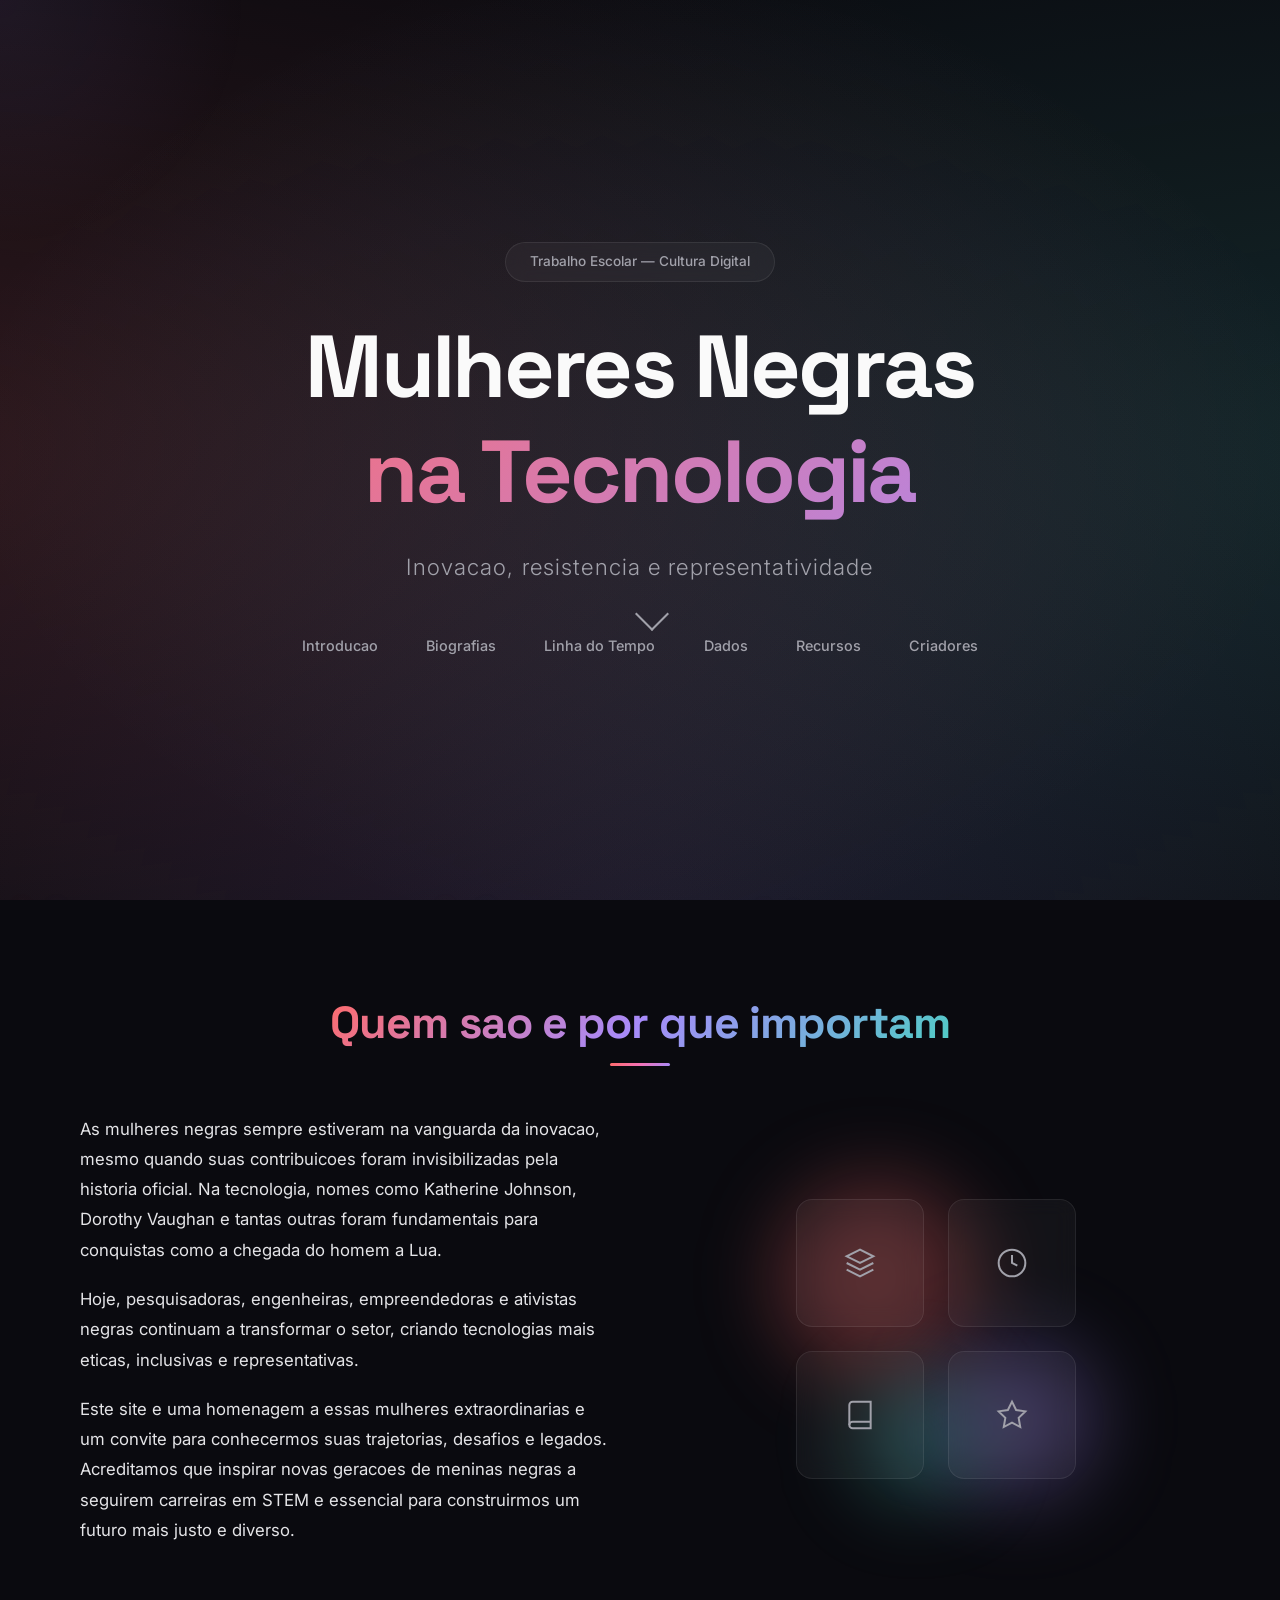
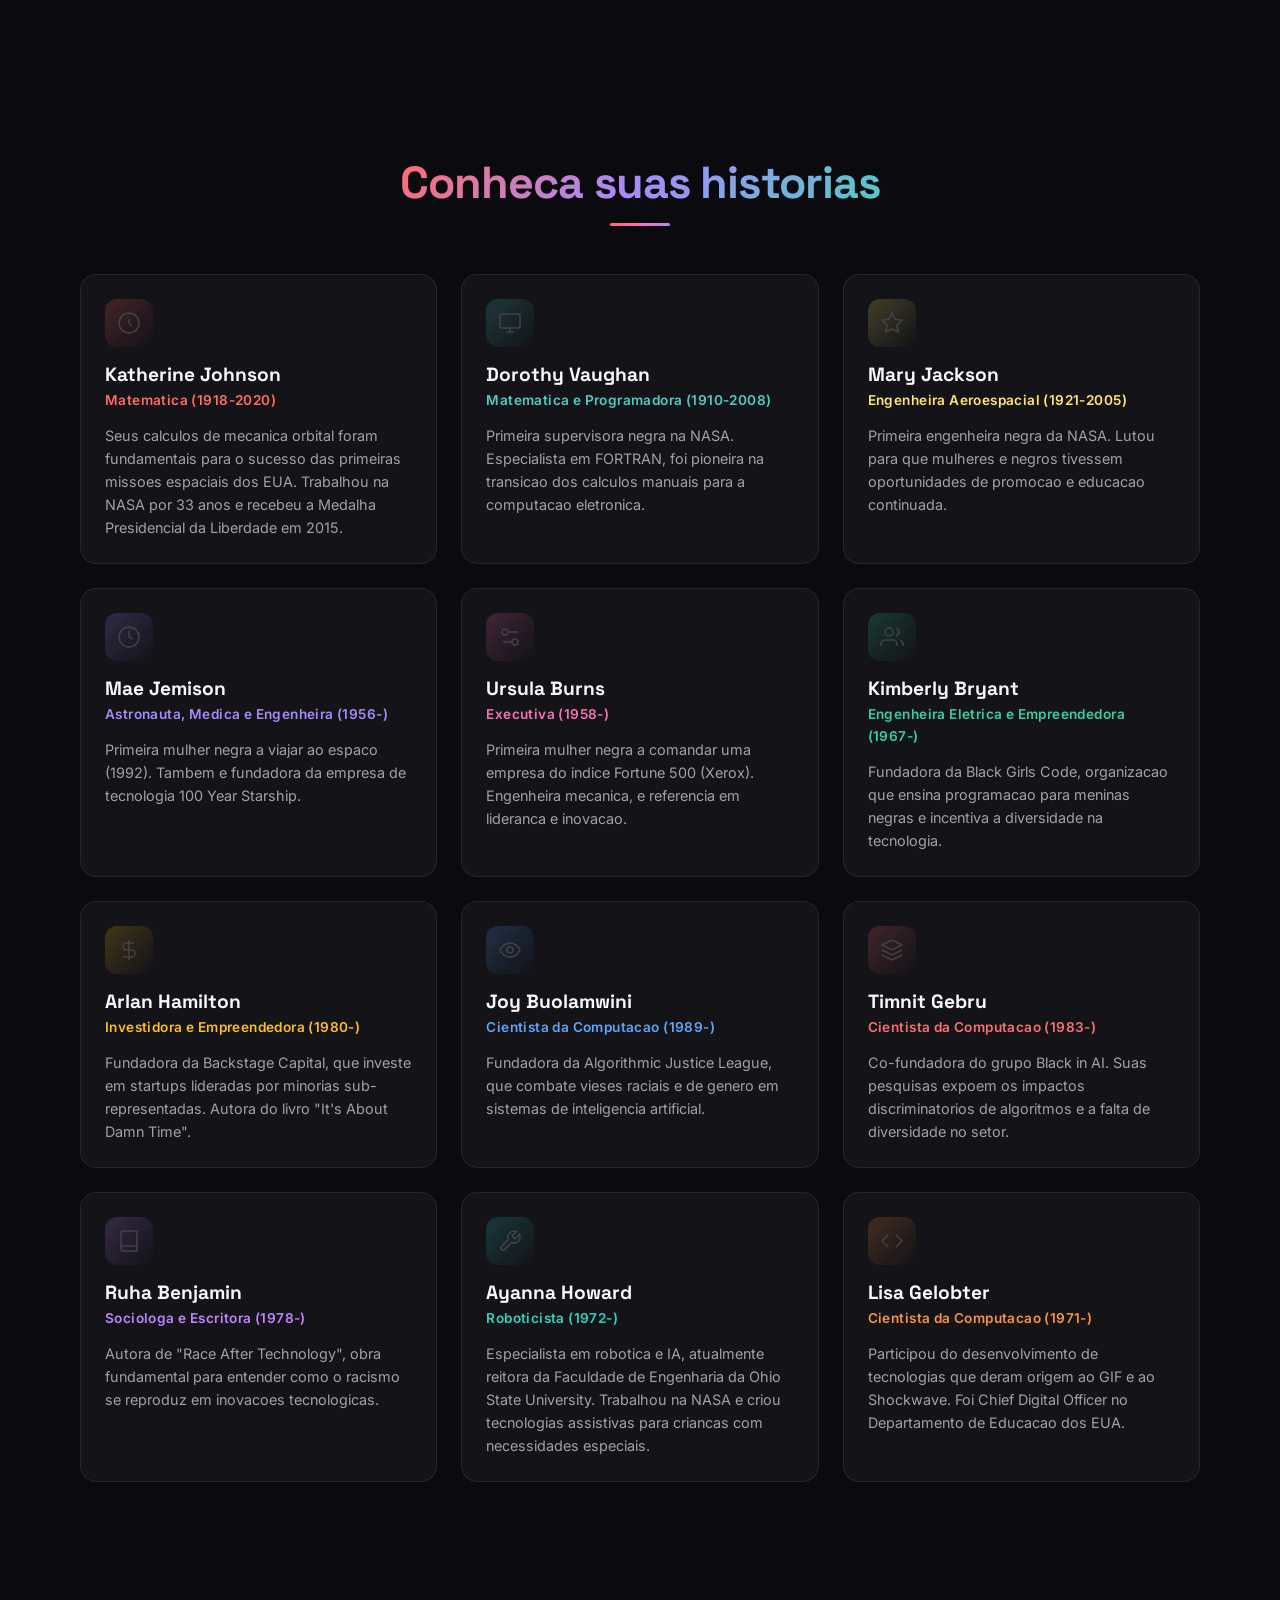
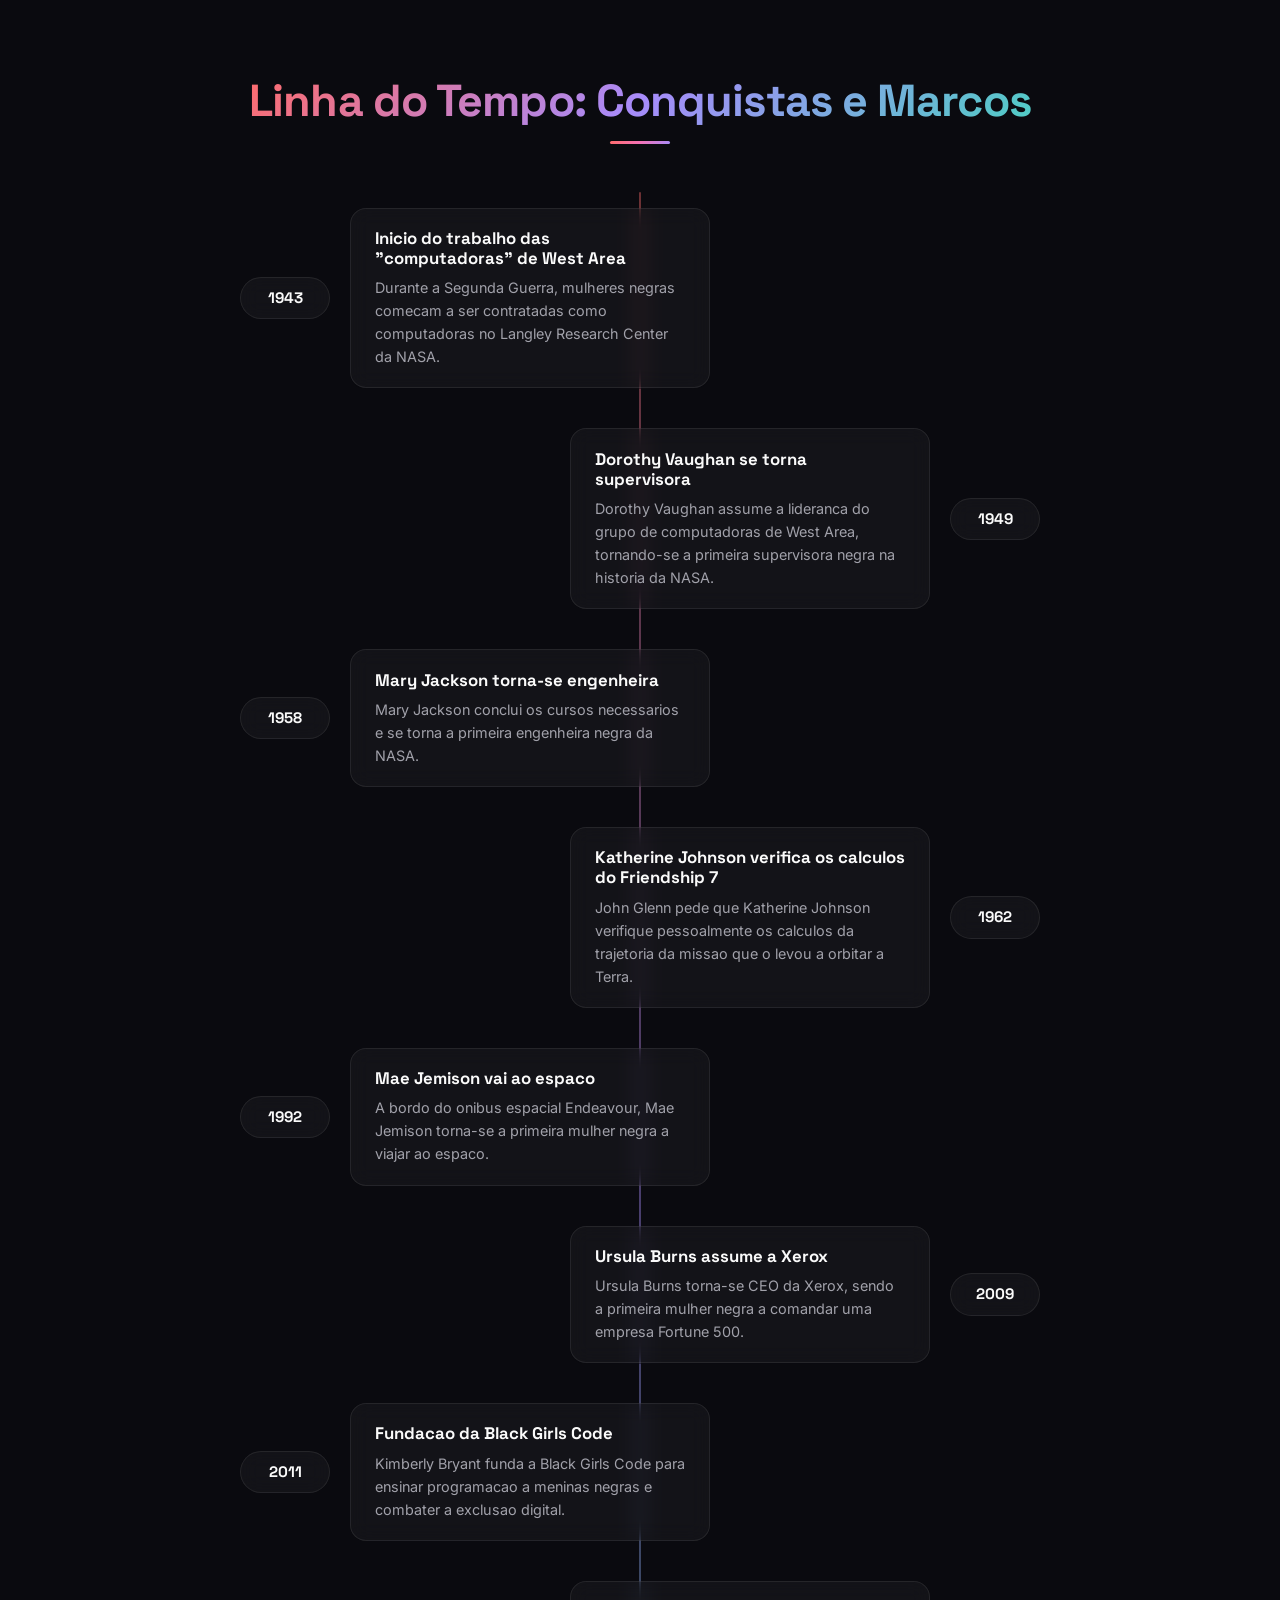
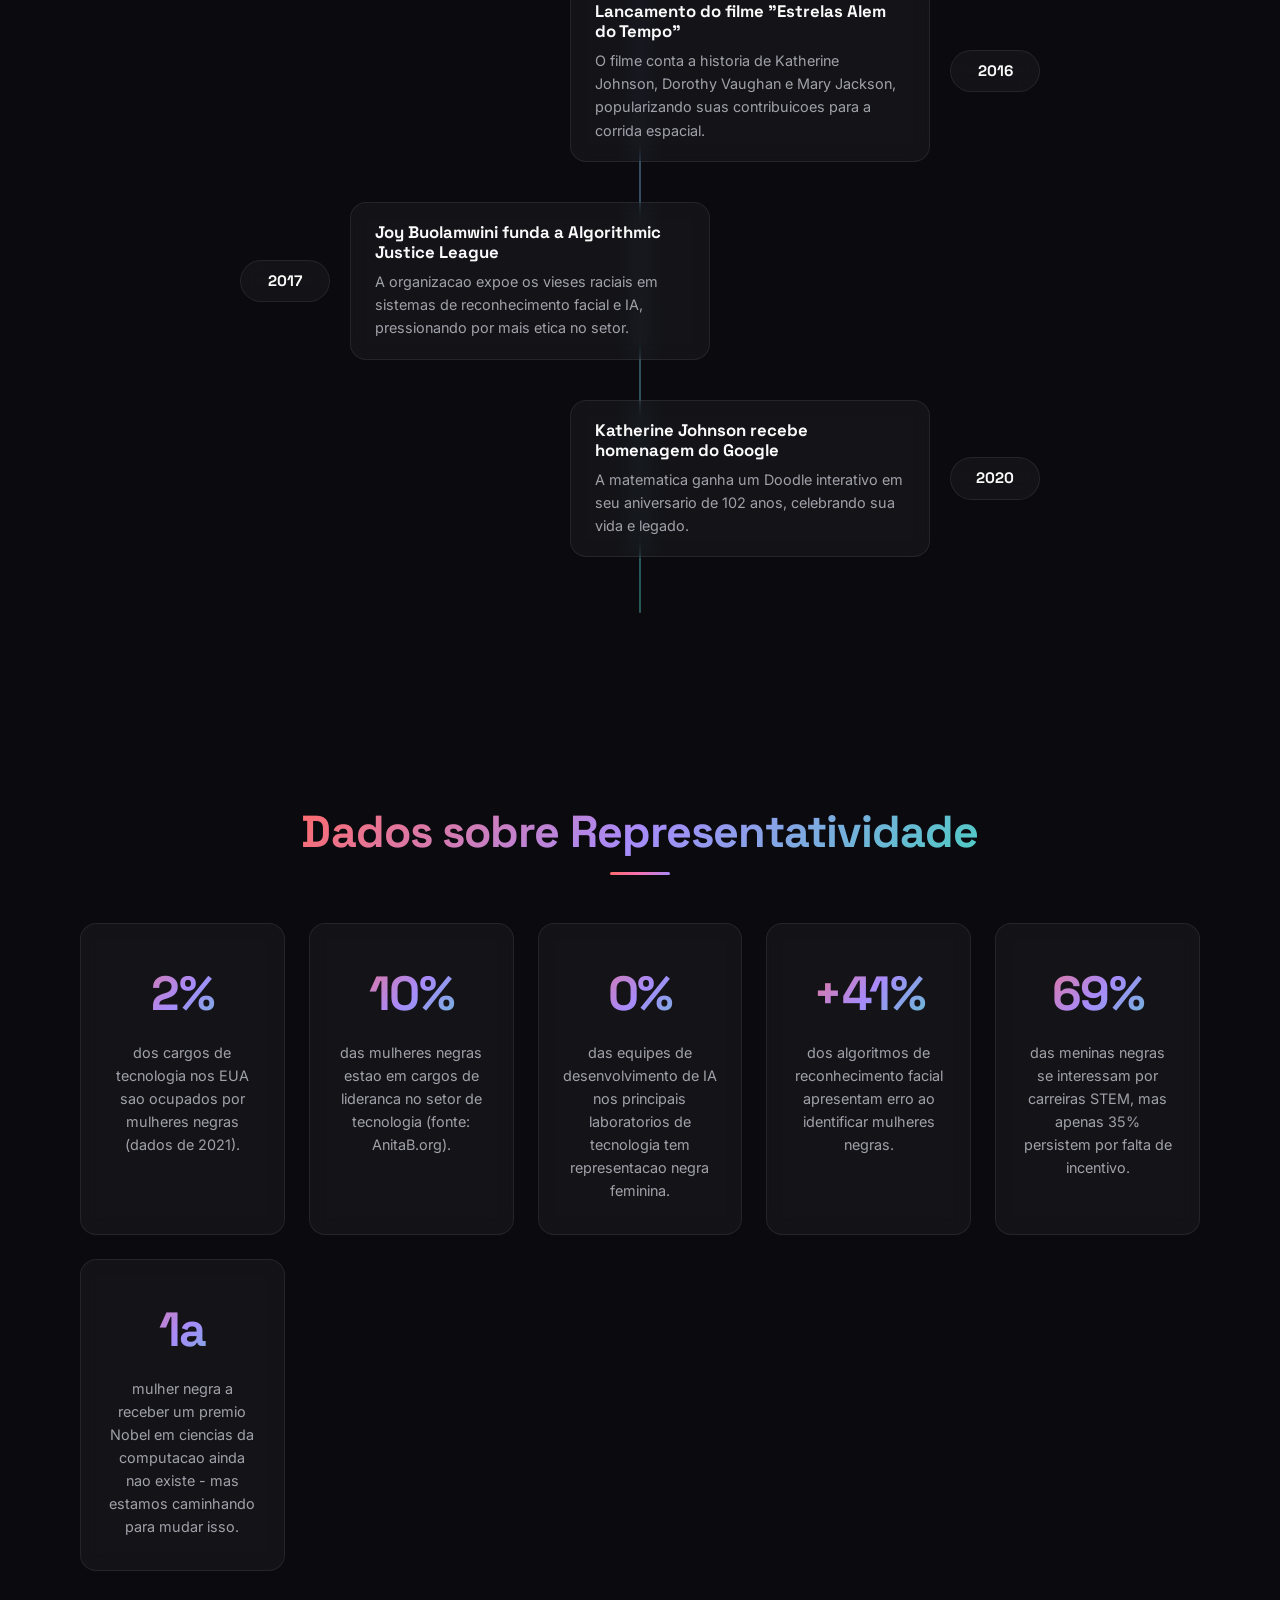
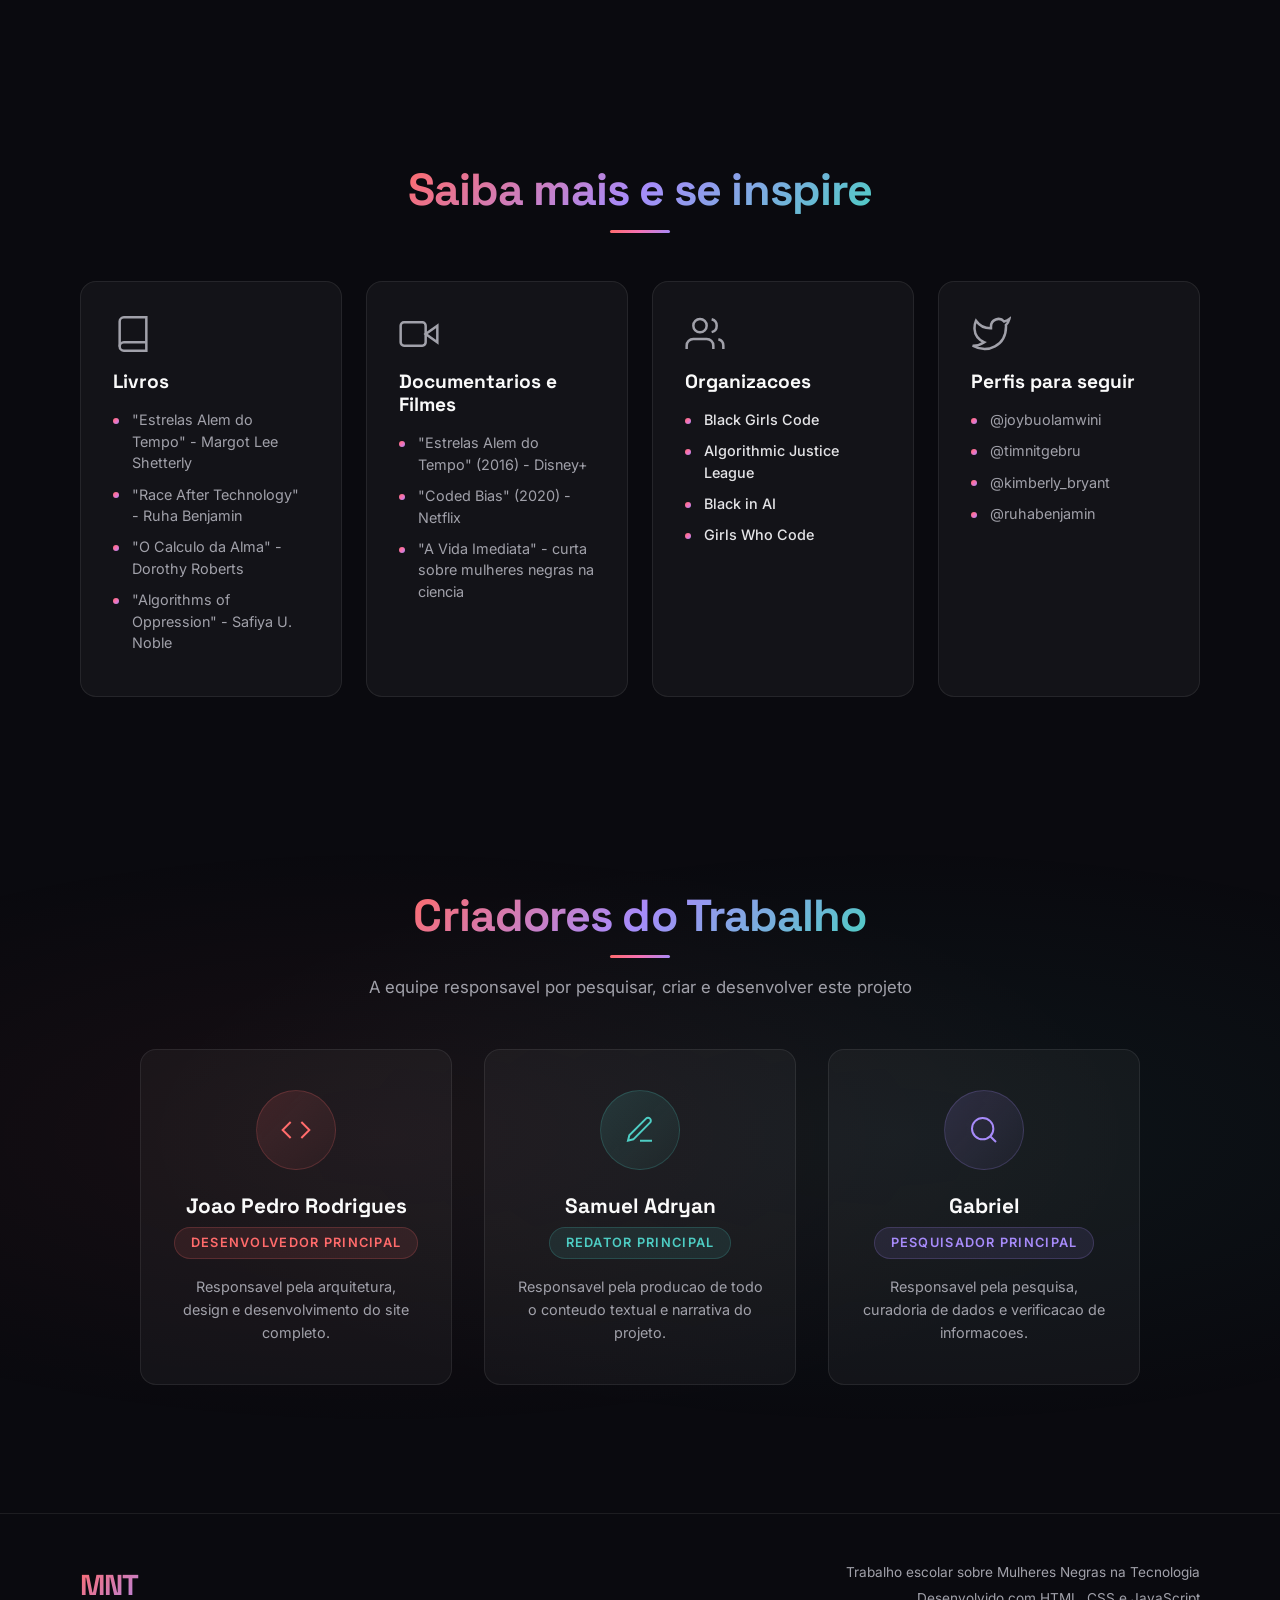
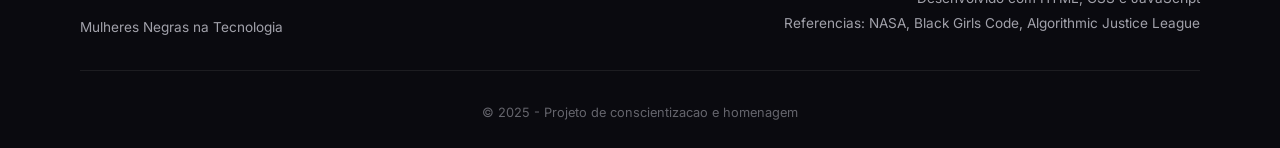
==== index.html @ 2e48796e "refactor: redesign site with vibrant gradients and modern features Update all files with dark, moder" ====
<!DOCTYPE html>
<html lang="pt-BR">
<head>
    <meta charset="UTF-8">
    <meta name="viewport" content="width=device-width, initial-scale=1.0">
    <title>Mulheres Negras na Tecnologia</title>
    <link rel="preconnect" href="https://fonts.googleapis.com">
    <link rel="preconnect" href="https://fonts.gstatic.com" crossorigin>
    <link href="https://fonts.googleapis.com/css2?family=Space+Grotesk:wght@300;400;500;600;700&family=Inter:wght@300;400;500;600;700&display=swap" rel="stylesheet">
    <link rel="stylesheet" href="design/global.css">
</head>
<body>
    <div id="particles-bg" class="particles-bg" aria-hidden="true"></div>
    <div id="cursor-glow" class="cursor-glow" aria-hidden="true"></div>

    <header class="cabecalho">
        <div class="container">
            <div class="cabecalho-badge">Trabalho Escolar &mdash; Cultura Digital</div>
            <h1 class="titulo-principal">
                <span class="titulo-linha">Mulheres Negras</span>
                <span class="titulo-linha titulo-destaque">na Tecnologia</span>
            </h1>
            <p class="subtitulo">Inovacao, resistencia e representatividade</p>
            <nav class="navegacao" aria-label="Menu principal">
                <ul class="menu">
                    <li><a href="#introducao">Introducao</a></li>
                    <li><a href="#biografias">Biografias</a></li>
                    <li><a href="#linha-do-tempo">Linha do Tempo</a></li>
                    <li><a href="#estatisticas">Dados</a></li>
                    <li><a href="#recursos">Recursos</a></li>
                    <li><a href="#criadores">Criadores</a></li>
                </ul>
            </nav>
            <div class="scroll-indicator" aria-hidden="true">
                <div class="scroll-arrow"></div>
            </div>
        </div>
    </header>

    <main>
        <section id="introducao" class="secao introducao">
            <div class="container">
                <h2 class="titulo-secao"><span>Quem sao e por que importam</span></h2>
                <div class="conteudo-introducao">
                    <div class="texto-introducao">
                        <p>As mulheres negras sempre estiveram na vanguarda da inovacao, mesmo quando suas contribuicoes foram invisibilizadas pela historia oficial. Na tecnologia, nomes como Katherine Johnson, Dorothy Vaughan e tantas outras foram fundamentais para conquistas como a chegada do homem a Lua.</p>
                        <p>Hoje, pesquisadoras, engenheiras, empreendedoras e ativistas negras continuam a transformar o setor, criando tecnologias mais eticas, inclusivas e representativas.</p>
                        <p>Este site e uma homenagem a essas mulheres extraordinarias e um convite para conhecermos suas trajetorias, desafios e legados. Acreditamos que inspirar novas geracoes de meninas negras a seguirem carreiras em STEM e essencial para construirmos um futuro mais justo e diverso.</p>
                    </div>
                    <div class="imagem-introducao">
                        <div class="intro-visual">
                            <div class="intro-orb orb-1" aria-hidden="true"></div>
                            <div class="intro-orb orb-2" aria-hidden="true"></div>
                            <div class="intro-orb orb-3" aria-hidden="true"></div>
                            <div class="intro-icon-grid" aria-hidden="true">
                                <div class="icon-cell">
                                    <svg viewBox="0 0 24 24" fill="none" stroke="currentColor" stroke-width="1.5"><path d="M12 2L2 7l10 5 10-5-10-5zM2 17l10 5 10-5M2 12l10 5 10-5"/></svg>
                                </div>
                                <div class="icon-cell">
                                    <svg viewBox="0 0 24 24" fill="none" stroke="currentColor" stroke-width="1.5"><circle cx="12" cy="12" r="10"/><path d="M12 6v6l4 2"/></svg>
                                </div>
                                <div class="icon-cell">
                                    <svg viewBox="0 0 24 24" fill="none" stroke="currentColor" stroke-width="1.5"><path d="M4 19.5A2.5 2.5 0 016.5 17H20"/><path d="M6.5 2H20v20H6.5A2.5 2.5 0 014 19.5v-15A2.5 2.5 0 016.5 2z"/></svg>
                                </div>
                                <div class="icon-cell">
                                    <svg viewBox="0 0 24 24" fill="none" stroke="currentColor" stroke-width="1.5"><path d="M12 2l3.09 6.26L22 9.27l-5 4.87 1.18 6.88L12 17.77l-6.18 3.25L7 14.14 2 9.27l6.91-1.01L12 2z"/></svg>
                                </div>
                            </div>
                        </div>
                    </div>
                </div>
            </div>
        </section>

        <section id="biografias" class="secao biografias">
            <div class="container">
                <h2 class="titulo-secao"><span>Conheca suas historias</span></h2>
                <div class="grid-cards">
                    <article class="card" style="--card-accent: #FF6B6B;">
                        <div class="card-glow" aria-hidden="true"></div>
                        <div class="card-conteudo">
                            <div class="card-icon-wrap"><svg viewBox="0 0 24 24" fill="none" stroke="currentColor" stroke-width="1.5"><circle cx="12" cy="12" r="10"/><path d="M12 8v4l3 3"/></svg></div>
                            <h3 class="card-titulo">Katherine Johnson</h3>
                            <p class="card-area">Matematica (1918-2020)</p>
                            <p class="card-descricao">Seus calculos de mecanica orbital foram fundamentais para o sucesso das primeiras missoes espaciais dos EUA. Trabalhou na NASA por 33 anos e recebeu a Medalha Presidencial da Liberdade em 2015.</p>
                        </div>
                    </article>

                    <article class="card" style="--card-accent: #4ECDC4;">
                        <div class="card-glow" aria-hidden="true"></div>
                        <div class="card-conteudo">
                            <div class="card-icon-wrap"><svg viewBox="0 0 24 24" fill="none" stroke="currentColor" stroke-width="1.5"><rect x="2" y="3" width="20" height="14" rx="2"/><line x1="8" y1="21" x2="16" y2="21"/><line x1="12" y1="17" x2="12" y2="21"/></svg></div>
                            <h3 class="card-titulo">Dorothy Vaughan</h3>
                            <p class="card-area">Matematica e Programadora (1910-2008)</p>
                            <p class="card-descricao">Primeira supervisora negra na NASA. Especialista em FORTRAN, foi pioneira na transicao dos calculos manuais para a computacao eletronica.</p>
                        </div>
                    </article>

                    <article class="card" style="--card-accent: #FFE66D;">
                        <div class="card-glow" aria-hidden="true"></div>
                        <div class="card-conteudo">
                            <div class="card-icon-wrap"><svg viewBox="0 0 24 24" fill="none" stroke="currentColor" stroke-width="1.5"><path d="M12 2l3.09 6.26L22 9.27l-5 4.87 1.18 6.88L12 17.77l-6.18 3.25L7 14.14 2 9.27l6.91-1.01L12 2z"/></svg></div>
                            <h3 class="card-titulo">Mary Jackson</h3>
                            <p class="card-area">Engenheira Aeroespacial (1921-2005)</p>
                            <p class="card-descricao">Primeira engenheira negra da NASA. Lutou para que mulheres e negros tivessem oportunidades de promocao e educacao continuada.</p>
                        </div>
                    </article>

                    <article class="card" style="--card-accent: #A78BFA;">
                        <div class="card-glow" aria-hidden="true"></div>
                        <div class="card-conteudo">
                            <div class="card-icon-wrap"><svg viewBox="0 0 24 24" fill="none" stroke="currentColor" stroke-width="1.5"><path d="M12 2C6.5 2 2 6.5 2 12s4.5 10 10 10 10-4.5 10-10S17.5 2 12 2z"/><path d="M12 6v6l4 2"/></svg></div>
                            <h3 class="card-titulo">Mae Jemison</h3>
                            <p class="card-area">Astronauta, Medica e Engenheira (1956-)</p>
                            <p class="card-descricao">Primeira mulher negra a viajar ao espaco (1992). Tambem e fundadora da empresa de tecnologia 100 Year Starship.</p>
                        </div>
                    </article>

                    <article class="card" style="--card-accent: #F472B6;">
                        <div class="card-glow" aria-hidden="true"></div>
                        <div class="card-conteudo">
                            <div class="card-icon-wrap"><svg viewBox="0 0 24 24" fill="none" stroke="currentColor" stroke-width="1.5"><path d="M20 7h-9"/><path d="M14 17H5"/><circle cx="17" cy="17" r="3"/><circle cx="7" cy="7" r="3"/></svg></div>
                            <h3 class="card-titulo">Ursula Burns</h3>
                            <p class="card-area">Executiva (1958-)</p>
                            <p class="card-descricao">Primeira mulher negra a comandar uma empresa do indice Fortune 500 (Xerox). Engenheira mecanica, e referencia em lideranca e inovacao.</p>
                        </div>
                    </article>

                    <article class="card" style="--card-accent: #34D399;">
                        <div class="card-glow" aria-hidden="true"></div>
                        <div class="card-conteudo">
                            <div class="card-icon-wrap"><svg viewBox="0 0 24 24" fill="none" stroke="currentColor" stroke-width="1.5"><path d="M17 21v-2a4 4 0 00-4-4H5a4 4 0 00-4 4v2"/><circle cx="9" cy="7" r="4"/><path d="M23 21v-2a4 4 0 00-3-3.87"/><path d="M16 3.13a4 4 0 010 7.75"/></svg></div>
                            <h3 class="card-titulo">Kimberly Bryant</h3>
                            <p class="card-area">Engenheira Eletrica e Empreendedora (1967-)</p>
                            <p class="card-descricao">Fundadora da Black Girls Code, organizacao que ensina programacao para meninas negras e incentiva a diversidade na tecnologia.</p>
                        </div>
                    </article>

                    <article class="card" style="--card-accent: #FBBF24;">
                        <div class="card-glow" aria-hidden="true"></div>
                        <div class="card-conteudo">
                            <div class="card-icon-wrap"><svg viewBox="0 0 24 24" fill="none" stroke="currentColor" stroke-width="1.5"><path d="M12 2v20M17 5H9.5a3.5 3.5 0 000 7h5a3.5 3.5 0 010 7H6"/></svg></div>
                            <h3 class="card-titulo">Arlan Hamilton</h3>
                            <p class="card-area">Investidora e Empreendedora (1980-)</p>
                            <p class="card-descricao">Fundadora da Backstage Capital, que investe em startups lideradas por minorias sub-representadas. Autora do livro "It's About Damn Time".</p>
                        </div>
                    </article>

                    <article class="card" style="--card-accent: #60A5FA;">
                        <div class="card-glow" aria-hidden="true"></div>
                        <div class="card-conteudo">
                            <div class="card-icon-wrap"><svg viewBox="0 0 24 24" fill="none" stroke="currentColor" stroke-width="1.5"><path d="M2 12s3-7 10-7 10 7 10 7-3 7-10 7-10-7-10-7z"/><circle cx="12" cy="12" r="3"/></svg></div>
                            <h3 class="card-titulo">Joy Buolamwini</h3>
                            <p class="card-area">Cientista da Computacao (1989-)</p>
                            <p class="card-descricao">Fundadora da Algorithmic Justice League, que combate vieses raciais e de genero em sistemas de inteligencia artificial.</p>
                        </div>
                    </article>

                    <article class="card" style="--card-accent: #F87171;">
                        <div class="card-glow" aria-hidden="true"></div>
                        <div class="card-conteudo">
                            <div class="card-icon-wrap"><svg viewBox="0 0 24 24" fill="none" stroke="currentColor" stroke-width="1.5"><path d="M12 2L2 7l10 5 10-5-10-5zM2 17l10 5 10-5M2 12l10 5 10-5"/></svg></div>
                            <h3 class="card-titulo">Timnit Gebru</h3>
                            <p class="card-area">Cientista da Computacao (1983-)</p>
                            <p class="card-descricao">Co-fundadora do grupo Black in AI. Suas pesquisas expoem os impactos discriminatorios de algoritmos e a falta de diversidade no setor.</p>
                        </div>
                    </article>

                    <article class="card" style="--card-accent: #C084FC;">
                        <div class="card-glow" aria-hidden="true"></div>
                        <div class="card-conteudo">
                            <div class="card-icon-wrap"><svg viewBox="0 0 24 24" fill="none" stroke="currentColor" stroke-width="1.5"><path d="M4 19.5A2.5 2.5 0 016.5 17H20"/><path d="M6.5 2H20v20H6.5A2.5 2.5 0 014 19.5v-15A2.5 2.5 0 016.5 2z"/></svg></div>
                            <h3 class="card-titulo">Ruha Benjamin</h3>
                            <p class="card-area">Sociologa e Escritora (1978-)</p>
                            <p class="card-descricao">Autora de "Race After Technology", obra fundamental para entender como o racismo se reproduz em inovacoes tecnologicas.</p>
                        </div>
                    </article>

                    <article class="card" style="--card-accent: #2DD4BF;">
                        <div class="card-glow" aria-hidden="true"></div>
                        <div class="card-conteudo">
                            <div class="card-icon-wrap"><svg viewBox="0 0 24 24" fill="none" stroke="currentColor" stroke-width="1.5"><path d="M14.7 6.3a1 1 0 000 1.4l1.6 1.6a1 1 0 001.4 0l3.77-3.77a6 6 0 01-7.94 7.94l-6.91 6.91a2.12 2.12 0 01-3-3l6.91-6.91a6 6 0 017.94-7.94l-3.76 3.76z"/></svg></div>
                            <h3 class="card-titulo">Ayanna Howard</h3>
                            <p class="card-area">Roboticista (1972-)</p>
                            <p class="card-descricao">Especialista em robotica e IA, atualmente reitora da Faculdade de Engenharia da Ohio State University. Trabalhou na NASA e criou tecnologias assistivas para criancas com necessidades especiais.</p>
                        </div>
                    </article>

                    <article class="card" style="--card-accent: #FB923C;">
                        <div class="card-glow" aria-hidden="true"></div>
                        <div class="card-conteudo">
                            <div class="card-icon-wrap"><svg viewBox="0 0 24 24" fill="none" stroke="currentColor" stroke-width="1.5"><polyline points="16 18 22 12 16 6"/><polyline points="8 6 2 12 8 18"/></svg></div>
                            <h3 class="card-titulo">Lisa Gelobter</h3>
                            <p class="card-area">Cientista da Computacao (1971-)</p>
                            <p class="card-descricao">Participou do desenvolvimento de tecnologias que deram origem ao GIF e ao Shockwave. Foi Chief Digital Officer no Departamento de Educacao dos EUA.</p>
                        </div>
                    </article>
                </div>
            </div>
        </section>

        <section id="linha-do-tempo" class="secao linha-do-tempo">
            <div class="container">
                <h2 class="titulo-secao"><span>Linha do Tempo: Conquistas e Marcos</span></h2>
                <div class="timeline">
                    <div class="timeline-item">
                        <div class="timeline-data">1943</div>
                        <div class="timeline-conteudo">
                            <h3>Inicio do trabalho das "computadoras" de West Area</h3>
                            <p>Durante a Segunda Guerra, mulheres negras comecam a ser contratadas como computadoras no Langley Research Center da NASA.</p>
                        </div>
                    </div>
                    <div class="timeline-item">
                        <div class="timeline-data">1949</div>
                        <div class="timeline-conteudo">
                            <h3>Dorothy Vaughan se torna supervisora</h3>
                            <p>Dorothy Vaughan assume a lideranca do grupo de computadoras de West Area, tornando-se a primeira supervisora negra na historia da NASA.</p>
                        </div>
                    </div>
                    <div class="timeline-item">
                        <div class="timeline-data">1958</div>
                        <div class="timeline-conteudo">
                            <h3>Mary Jackson torna-se engenheira</h3>
                            <p>Mary Jackson conclui os cursos necessarios e se torna a primeira engenheira negra da NASA.</p>
                        </div>
                    </div>
                    <div class="timeline-item">
                        <div class="timeline-data">1962</div>
                        <div class="timeline-conteudo">
                            <h3>Katherine Johnson verifica os calculos do Friendship 7</h3>
                            <p>John Glenn pede que Katherine Johnson verifique pessoalmente os calculos da trajetoria da missao que o levou a orbitar a Terra.</p>
                        </div>
                    </div>
                    <div class="timeline-item">
                        <div class="timeline-data">1992</div>
                        <div class="timeline-conteudo">
                            <h3>Mae Jemison vai ao espaco</h3>
                            <p>A bordo do onibus espacial Endeavour, Mae Jemison torna-se a primeira mulher negra a viajar ao espaco.</p>
                        </div>
                    </div>
                    <div class="timeline-item">
                        <div class="timeline-data">2009</div>
                        <div class="timeline-conteudo">
                            <h3>Ursula Burns assume a Xerox</h3>
                            <p>Ursula Burns torna-se CEO da Xerox, sendo a primeira mulher negra a comandar uma empresa Fortune 500.</p>
                        </div>
                    </div>
                    <div class="timeline-item">
                        <div class="timeline-data">2011</div>
                        <div class="timeline-conteudo">
                            <h3>Fundacao da Black Girls Code</h3>
                            <p>Kimberly Bryant funda a Black Girls Code para ensinar programacao a meninas negras e combater a exclusao digital.</p>
                        </div>
                    </div>
                    <div class="timeline-item">
                        <div class="timeline-data">2016</div>
                        <div class="timeline-conteudo">
                            <h3>Lancamento do filme "Estrelas Alem do Tempo"</h3>
                            <p>O filme conta a historia de Katherine Johnson, Dorothy Vaughan e Mary Jackson, popularizando suas contribuicoes para a corrida espacial.</p>
                        </div>
                    </div>
                    <div class="timeline-item">
                        <div class="timeline-data">2017</div>
                        <div class="timeline-conteudo">
                            <h3>Joy Buolamwini funda a Algorithmic Justice League</h3>
                            <p>A organizacao expoe os vieses raciais em sistemas de reconhecimento facial e IA, pressionando por mais etica no setor.</p>
                        </div>
                    </div>
                    <div class="timeline-item">
                        <div class="timeline-data">2020</div>
                        <div class="timeline-conteudo">
                            <h3>Katherine Johnson recebe homenagem do Google</h3>
                            <p>A matematica ganha um Doodle interativo em seu aniversario de 102 anos, celebrando sua vida e legado.</p>
                        </div>
                    </div>
                </div>
            </div>
        </section>

        <section id="estatisticas" class="secao estatisticas">
            <div class="container">
                <h2 class="titulo-secao"><span>Dados sobre Representatividade</span></h2>
                <div class="grid-estatisticas">
                    <div class="card-estatistica">
                        <span class="numero" data-valor="3" data-sufixo="%">3%</span>
                        <p class="descricao-estatistica">dos cargos de tecnologia nos EUA sao ocupados por mulheres negras (dados de 2021).</p>
                    </div>
                    <div class="card-estatistica">
                        <span class="numero" data-valor="12" data-sufixo="%">12%</span>
                        <p class="descricao-estatistica">das mulheres negras estao em cargos de lideranca no setor de tecnologia (fonte: AnitaB.org).</p>
                    </div>
                    <div class="card-estatistica">
                        <span class="numero" data-valor="0" data-sufixo="%">0%</span>
                        <p class="descricao-estatistica">das equipes de desenvolvimento de IA nos principais laboratorios de tecnologia tem representacao negra feminina.</p>
                    </div>
                    <div class="card-estatistica">
                        <span class="numero" data-valor="50" data-sufixo="%" data-prefixo="+">+50%</span>
                        <p class="descricao-estatistica">dos algoritmos de reconhecimento facial apresentam erro ao identificar mulheres negras.</p>
                    </div>
                    <div class="card-estatistica">
                        <span class="numero" data-valor="85" data-sufixo="%">85%</span>
                        <p class="descricao-estatistica">das meninas negras se interessam por carreiras STEM, mas apenas 35% persistem por falta de incentivo.</p>
                    </div>
                    <div class="card-estatistica">
                        <span class="numero estatistica-texto">1a</span>
                        <p class="descricao-estatistica">mulher negra a receber um premio Nobel em ciencias da computacao ainda nao existe - mas estamos caminhando para mudar isso.</p>
                    </div>
                </div>
            </div>
        </section>

        <section id="recursos" class="secao recursos">
            <div class="container">
                <h2 class="titulo-secao"><span>Saiba mais e se inspire</span></h2>
                <div class="grid-recursos">
                    <div class="recurso">
                        <div class="recurso-icon" aria-hidden="true">
                            <svg viewBox="0 0 24 24" fill="none" stroke="currentColor" stroke-width="1.5"><path d="M4 19.5A2.5 2.5 0 016.5 17H20"/><path d="M6.5 2H20v20H6.5A2.5 2.5 0 014 19.5v-15A2.5 2.5 0 016.5 2z"/></svg>
                        </div>
                        <h3>Livros</h3>
                        <ul>
                            <li>"Estrelas Alem do Tempo" - Margot Lee Shetterly</li>
                            <li>"Race After Technology" - Ruha Benjamin</li>
                            <li>"O Calculo da Alma" - Dorothy Roberts</li>
                            <li>"Algorithms of Oppression" - Safiya U. Noble</li>
                        </ul>
                    </div>
                    <div class="recurso">
                        <div class="recurso-icon" aria-hidden="true">
                            <svg viewBox="0 0 24 24" fill="none" stroke="currentColor" stroke-width="1.5"><polygon points="23 7 16 12 23 17 23 7"/><rect x="1" y="5" width="15" height="14" rx="2" ry="2"/></svg>
                        </div>
                        <h3>Documentarios e Filmes</h3>
                        <ul>
                            <li>"Estrelas Alem do Tempo" (2016) - Disney+</li>
                            <li>"Coded Bias" (2020) - Netflix</li>
                            <li>"A Vida Imediata" - curta sobre mulheres negras na ciencia</li>
                        </ul>
                    </div>
                    <div class="recurso">
                        <div class="recurso-icon" aria-hidden="true">
                            <svg viewBox="0 0 24 24" fill="none" stroke="currentColor" stroke-width="1.5"><path d="M17 21v-2a4 4 0 00-4-4H5a4 4 0 00-4 4v2"/><circle cx="9" cy="7" r="4"/><path d="M23 21v-2a4 4 0 00-3-3.87"/><path d="M16 3.13a4 4 0 010 7.75"/></svg>
                        </div>
                        <h3>Organizacoes</h3>
                        <ul>
                            <li><a href="https://www.blackgirlscode.com" target="_blank" rel="noopener noreferrer">Black Girls Code</a></li>
                            <li><a href="https://www.ajl.org" target="_blank" rel="noopener noreferrer">Algorithmic Justice League</a></li>
                            <li><a href="https://www.blackinai.org" target="_blank" rel="noopener noreferrer">Black in AI</a></li>
                            <li><a href="https://www.girlswhocode.com" target="_blank" rel="noopener noreferrer">Girls Who Code</a></li>
                        </ul>
                    </div>
                    <div class="recurso">
                        <div class="recurso-icon" aria-hidden="true">
                            <svg viewBox="0 0 24 24" fill="none" stroke="currentColor" stroke-width="1.5"><path d="M23 3a10.9 10.9 0 01-3.14 1.53 4.48 4.48 0 00-7.86 3v1A10.66 10.66 0 013 4s-4 9 5 13a11.64 11.64 0 01-7 2c9 5 20 0 20-11.5a4.5 4.5 0 00-.08-.83A7.72 7.72 0 0023 3z"/></svg>
                        </div>
                        <h3>Perfis para seguir</h3>
                        <ul>
                            <li>@joybuolamwini</li>
                            <li>@timnitgebru</li>
                            <li>@kimberly_bryant</li>
                            <li>@ruhabenjamin</li>
                        </ul>
                    </div>
                </div>
            </div>
        </section>

        <section id="criadores" class="secao criadores">
            <div class="container">
                <h2 class="titulo-secao"><span>Criadores do Trabalho</span></h2>
                <p class="criadores-subtitulo">A equipe responsavel por pesquisar, criar e desenvolver este projeto</p>
                <div class="grid-criadores">
                    <div class="criador-card">
                        <div class="criador-avatar">
                            <svg viewBox="0 0 24 24" fill="none" stroke="currentColor" stroke-width="1.5"><polyline points="16 18 22 12 16 6"/><polyline points="8 6 2 12 8 18"/></svg>
                        </div>
                        <div class="criador-info">
                            <h3 class="criador-nome">Joao Pedro Rodrigues</h3>
                            <span class="criador-role">Desenvolvedor Principal</span>
                            <p class="criador-desc">Responsavel pela arquitetura, design e desenvolvimento do site completo.</p>
                        </div>
                        <div class="criador-decoration" aria-hidden="true"></div>
                    </div>
                    <div class="criador-card">
                        <div class="criador-avatar">
                            <svg viewBox="0 0 24 24" fill="none" stroke="currentColor" stroke-width="1.5"><path d="M12 20h9"/><path d="M16.5 3.5a2.121 2.121 0 013 3L7 19l-4 1 1-4L16.5 3.5z"/></svg>
                        </div>
                        <div class="criador-info">
                            <h3 class="criador-nome">Samuel Adryan</h3>
                            <span class="criador-role">Redator Principal</span>
                            <p class="criador-desc">Responsavel pela producao de todo o conteudo textual e narrativa do projeto.</p>
                        </div>
                        <div class="criador-decoration" aria-hidden="true"></div>
                    </div>
                    <div class="criador-card">
                        <div class="criador-avatar">
                            <svg viewBox="0 0 24 24" fill="none" stroke="currentColor" stroke-width="1.5"><circle cx="11" cy="11" r="8"/><line x1="21" y1="21" x2="16.65" y2="16.65"/></svg>
                        </div>
                        <div class="criador-info">
                            <h3 class="criador-nome">Gabriel</h3>
                            <span class="criador-role">Pesquisador Principal</span>
                            <p class="criador-desc">Responsavel pela pesquisa, curadoria de dados e verificacao de informacoes.</p>
                        </div>
                        <div class="criador-decoration" aria-hidden="true"></div>
                    </div>
                </div>
            </div>
        </section>
    </main>

    <footer class="rodape">
        <div class="container">
            <div class="rodape-conteudo">
                <div class="rodape-brand">
                    <span class="rodape-logo">MNT</span>
                    <p>Mulheres Negras na Tecnologia</p>
                </div>
                <div class="rodape-textos">
                    <p class="rodape-texto">Trabalho escolar sobre Mulheres Negras na Tecnologia</p>
                    <p class="rodape-texto">Desenvolvido com HTML, CSS e JavaScript</p>
                    <p class="rodape-texto">Referencias: NASA, Black Girls Code, Algorithmic Justice League</p>
                </div>
            </div>
            <div class="rodape-bottom">
                <p>&copy; 2025 - Projeto de conscientizacao e homenagem</p>
            </div>
        </div>
    </footer>

    <script src="animacoes/main.js"></script>
</body>
</html>
---- design/global.css ----
/* ============================================
   RESET & BASE
   ============================================ */
*, *::before, *::after {
    margin: 0;
    padding: 0;
    box-sizing: border-box;
}

:root {
    --cor-bg: #0a0a0f;
    --cor-bg-card: rgba(255, 255, 255, 0.04);
    --cor-bg-card-hover: rgba(255, 255, 255, 0.08);
    --cor-texto: #e4e4e7;
    --cor-texto-muted: #a1a1aa;
    --cor-texto-titulo: #fafafa;
    --cor-borda: rgba(255, 255, 255, 0.08);
    --cor-borda-hover: rgba(255, 255, 255, 0.15);

    --grad-1: #FF6B6B;
    --grad-2: #4ECDC4;
    --grad-3: #A78BFA;
    --grad-4: #FBBF24;
    --grad-5: #F472B6;

    --grad-hero: linear-gradient(135deg, #FF6B6B 0%, #A78BFA 50%, #4ECDC4 100%);
    --grad-accent: linear-gradient(135deg, #FF6B6B 0%, #F472B6 50%, #A78BFA 100%);
    --grad-timeline: linear-gradient(180deg, #FF6B6B, #A78BFA, #4ECDC4);

    --fonte-titulo: 'Space Grotesk', sans-serif;
    --fonte-corpo: 'Inter', sans-serif;

    --radius: 16px;
    --radius-sm: 8px;
    --radius-full: 9999px;
}

html {
    scroll-behavior: smooth;
    -webkit-font-smoothing: antialiased;
    -moz-osx-font-smoothing: grayscale;
}

body {
    font-family: var(--fonte-corpo);
    color: var(--cor-texto);
    background-color: var(--cor-bg);
    line-height: 1.6;
    overflow-x: hidden;
    min-height: 100vh;
}

/* ============================================
   PARTICLES BACKGROUND
   ============================================ */
.particles-bg {
    position: fixed;
    top: 0;
    left: 0;
    width: 100%;
    height: 100%;
    pointer-events: none;
    z-index: 0;
    overflow: hidden;
}

.particle {
    position: absolute;
    border-radius: 50%;
    pointer-events: none;
    animation: float-particle linear infinite;
}

@keyframes float-particle {
    0% {
        transform: translateY(100vh) rotate(0deg);
        opacity: 0;
    }
    10% {
        opacity: 1;
    }
    90% {
        opacity: 1;
    }
    100% {
        transform: translateY(-10vh) rotate(720deg);
        opacity: 0;
    }
}

/* Cursor glow */
.cursor-glow {
    position: fixed;
    width: 500px;
    height: 500px;
    border-radius: 50%;
    background: radial-gradient(circle, rgba(167, 139, 250, 0.08) 0%, transparent 70%);
    pointer-events: none;
    z-index: 1;
    transform: translate(-50%, -50%);
    transition: left 0.3s ease, top 0.3s ease;
    display: none;
}

/* ============================================
   CONTAINER
   ============================================ */
.container {
    width: 90%;
    max-width: 1200px;
    margin: 0 auto;
    padding: 0 1rem;
    position: relative;
    z-index: 2;
}

/* ============================================
   TYPOGRAPHY
   ============================================ */
h1, h2, h3, h4, h5, h6 {
    font-family: var(--fonte-titulo);
    font-weight: 700;
    color: var(--cor-texto-titulo);
    line-height: 1.2;
}

/* ============================================
   HEADER / HERO
   ============================================ */
.cabecalho {
    position: relative;
    min-height: 100vh;
    display: flex;
    align-items: center;
    justify-content: center;
    text-align: center;
    overflow: hidden;
    padding: 2rem 0;
}

.cabecalho::before {
    content: '';
    position: absolute;
    top: -50%;
    left: -50%;
    width: 200%;
    height: 200%;
    background: 
        radial-gradient(ellipse at 20% 50%, rgba(255, 107, 107, 0.15) 0%, transparent 50%),
        radial-gradient(ellipse at 80% 50%, rgba(78, 205, 196, 0.15) 0%, transparent 50%),
        radial-gradient(ellipse at 50% 80%, rgba(167, 139, 250, 0.12) 0%, transparent 50%);
    animation: hero-bg-shift 15s ease-in-out infinite alternate;
    z-index: 0;
}

@keyframes hero-bg-shift {
    0% { transform: translate(0, 0) scale(1); }
    33% { transform: translate(-5%, 3%) scale(1.05); }
    66% { transform: translate(5%, -3%) scale(0.95); }
    100% { transform: translate(-3%, -5%) scale(1.02); }
}

.cabecalho-badge {
    display: inline-block;
    padding: 0.5rem 1.5rem;
    background: var(--cor-bg-card);
    border: 1px solid var(--cor-borda);
    border-radius: var(--radius-full);
    font-size: 0.85rem;
    font-weight: 500;
    color: var(--cor-texto-muted);
    margin-bottom: 2rem;
    backdrop-filter: blur(10px);
    animation: fadeInDown 1s ease-out 0.2s both;
}

.titulo-principal {
    font-size: clamp(2.5rem, 7vw, 5.5rem);
    font-weight: 700;
    letter-spacing: -0.03em;
    margin-bottom: 1.5rem;
    animation: fadeInUp 1s ease-out 0.4s both;
}

.titulo-linha {
    display: block;
}

.titulo-destaque {
    background: var(--grad-hero);
    -webkit-background-clip: text;
    -webkit-text-fill-color: transparent;
    background-clip: text;
    background-size: 200% 200%;
    animation: fadeInUp 1s ease-out 0.6s both, gradient-shift 5s ease infinite;
}

@keyframes gradient-shift {
    0%, 100% { background-position: 0% 50%; }
    50% { background-position: 100% 50%; }
}

.subtitulo {
    font-size: clamp(1rem, 2.5vw, 1.4rem);
    color: var(--cor-texto-muted);
    font-weight: 300;
    letter-spacing: 0.05em;
    margin-bottom: 3rem;
    animation: fadeInUp 1s ease-out 0.8s both;
}

/* ============================================
   NAVIGATION
   ============================================ */
.navegacao {
    animation: fadeInUp 1s ease-out 1s both;
}

.menu {
    list-style: none;
    display: flex;
    justify-content: center;
    flex-wrap: wrap;
    gap: 0.5rem;
}

.menu a {
    color: var(--cor-texto-muted);
    text-decoration: none;
    font-weight: 500;
    font-size: 0.9rem;
    padding: 0.6rem 1.2rem;
    border-radius: var(--radius-full);
    transition: all 0.3s ease;
    border: 1px solid transparent;
    position: relative;
    overflow: hidden;
}

.menu a::before {
    content: '';
    position: absolute;
    inset: 0;
    background: var(--grad-accent);
    opacity: 0;
    transition: opacity 0.3s ease;
    border-radius: inherit;
    z-index: -1;
}

.menu a:hover,
.menu a.active {
    color: #fff;
    border-color: transparent;
}

.menu a:hover::before,
.menu a.active::before {
    opacity: 1;
}

/* Scroll indicator */
.scroll-indicator {
    position: absolute;
    bottom: 2rem;
    left: 50%;
    transform: translateX(-50%);
    animation: fadeInUp 1s ease-out 1.4s both;
}

.scroll-arrow {
    width: 24px;
    height: 24px;
    border-right: 2px solid var(--cor-texto-muted);
    border-bottom: 2px solid var(--cor-texto-muted);
    transform: rotate(45deg);
    animation: scroll-bounce 2s ease-in-out infinite;
}

@keyframes scroll-bounce {
    0%, 100% { transform: rotate(45deg) translate(0, 0); opacity: 0.4; }
    50% { transform: rotate(45deg) translate(5px, 5px); opacity: 1; }
}

/* ============================================
   KEYFRAMES
   ============================================ */
@keyframes fadeInUp {
    from {
        opacity: 0;
        transform: translateY(30px);
    }
    to {
        opacity: 1;
        transform: translateY(0);
    }
}

@keyframes fadeInDown {
    from {
        opacity: 0;
        transform: translateY(-20px);
    }
    to {
        opacity: 1;
        transform: translateY(0);
    }
}

@keyframes slideInLeft {
    from {
        opacity: 0;
        transform: translateX(-40px);
    }
    to {
        opacity: 1;
        transform: translateX(0);
    }
}

@keyframes slideInRight {
    from {
        opacity: 0;
        transform: translateX(40px);
    }
    to {
        opacity: 1;
        transform: translateX(0);
    }
}

@keyframes scaleIn {
    from {
        opacity: 0;
        transform: scale(0.85);
    }
    to {
        opacity: 1;
        transform: scale(1);
    }
}

@keyframes pulse-glow {
    0%, 100% { opacity: 0.4; transform: scale(1); }
    50% { opacity: 0.8; transform: scale(1.1); }
}

/* ============================================
   SECTIONS
   ============================================ */
.secao {
    padding: 6rem 0;
    position: relative;
}

.titulo-secao {
    font-size: clamp(1.8rem, 4vw, 2.8rem);
    text-align: center;
    margin-bottom: 4rem;
    position: relative;
    letter-spacing: -0.02em;
}

.titulo-secao span {
    background: var(--grad-hero);
    -webkit-background-clip: text;
    -webkit-text-fill-color: transparent;
    background-clip: text;
}

.titulo-secao::after {
    content: '';
    position: absolute;
    bottom: -1rem;
    left: 50%;
    transform: translateX(-50%);
    width: 60px;
    height: 3px;
    background: var(--grad-accent);
    border-radius: 2px;
}

/* ============================================
   REVEAL ANIMATIONS
   ============================================ */
.revelar {
    opacity: 0;
    transform: translateY(40px);
    transition: opacity 0.8s cubic-bezier(0.16, 1, 0.3, 1), transform 0.8s cubic-bezier(0.16, 1, 0.3, 1);
}

.revelado {
    opacity: 1;
    transform: translateY(0);
}

/* Stagger for cards */
.card.revelado { transition-delay: calc(var(--card-index, 0) * 0.08s); }

/* ============================================
   INTRODUCTION
   ============================================ */
.conteudo-introducao {
    display: grid;
    grid-template-columns: 1fr 1fr;
    gap: 4rem;
    align-items: center;
}

.texto-introducao p {
    margin-bottom: 1.2rem;
    font-size: 1.05rem;
    color: var(--cor-texto);
    line-height: 1.8;
}

/* Intro visual */
.intro-visual {
    position: relative;
    width: 100%;
    aspect-ratio: 1;
    max-width: 400px;
    margin: 0 auto;
}

.intro-orb {
    position: absolute;
    border-radius: 50%;
    filter: blur(40px);
    animation: pulse-glow 4s ease-in-out infinite;
}

.orb-1 {
    width: 200px;
    height: 200px;
    background: rgba(255, 107, 107, 0.3);
    top: 10%;
    left: 10%;
    animation-delay: 0s;
}

.orb-2 {
    width: 160px;
    height: 160px;
    background: rgba(167, 139, 250, 0.3);
    top: 50%;
    right: 10%;
    animation-delay: 1.3s;
}

.orb-3 {
    width: 120px;
    height: 120px;
    background: rgba(78, 205, 196, 0.3);
    bottom: 10%;
    left: 30%;
    animation-delay: 2.6s;
}

.intro-icon-grid {
    position: absolute;
    inset: 0;
    display: grid;
    grid-template-columns: 1fr 1fr;
    gap: 1.5rem;
    padding: 15%;
    z-index: 1;
}

.icon-cell {
    display: flex;
    align-items: center;
    justify-content: center;
    background: var(--cor-bg-card);
    border: 1px solid var(--cor-borda);
    border-radius: var(--radius);
    backdrop-filter: blur(10px);
    padding: 1.5rem;
    transition: all 0.4s ease;
}

.icon-cell:hover {
    background: var(--cor-bg-card-hover);
    border-color: var(--cor-borda-hover);
    transform: translateY(-4px);
}

.icon-cell svg {
    width: 32px;
    height: 32px;
    color: var(--cor-texto-muted);
    transition: color 0.3s ease;
}

.icon-cell:hover svg {
    color: var(--grad-1);
}

/* ============================================
   BIOGRAPHY CARDS
   ============================================ */
.grid-cards {
    display: grid;
    grid-template-columns: repeat(auto-fill, minmax(300px, 1fr));
    gap: 1.5rem;
}

.card {
    position: relative;
    background: var(--cor-bg-card);
    border: 1px solid var(--cor-borda);
    border-radius: var(--radius);
    overflow: hidden;
    transition: all 0.4s cubic-bezier(0.16, 1, 0.3, 1);
    cursor: default;
}

.card::before {
    content: '';
    position: absolute;
    top: 0;
    left: 0;
    right: 0;
    height: 3px;
    background: var(--card-accent, var(--grad-1));
    opacity: 0;
    transition: opacity 0.4s ease;
}

.card:hover {
    background: var(--cor-bg-card-hover);
    border-color: var(--cor-borda-hover);
    transform: translateY(-6px);
    box-shadow: 0 20px 60px -12px rgba(0, 0, 0, 0.5);
}

.card:hover::before {
    opacity: 1;
}

.card-glow {
    position: absolute;
    top: -50%;
    left: -50%;
    width: 200%;
    height: 200%;
    background: radial-gradient(circle at center, var(--card-accent, var(--grad-1)), transparent 70%);
    opacity: 0;
    transition: opacity 0.5s ease;
    pointer-events: none;
}

.card:hover .card-glow {
    opacity: 0.03;
}

.card-conteudo {
    padding: 1.5rem;
}

.card-icon-wrap {
    width: 48px;
    height: 48px;
    display: flex;
    align-items: center;
    justify-content: center;
    border-radius: 12px;
    background: linear-gradient(135deg, var(--card-accent, var(--grad-1)), transparent);
    opacity: 0.2;
    margin-bottom: 1rem;
    transition: opacity 0.3s ease;
}

.card:hover .card-icon-wrap {
    opacity: 0.5;
}

.card-icon-wrap svg {
    width: 24px;
    height: 24px;
    color: #fff;
}

.card-titulo {
    font-size: 1.2rem;
    font-family: var(--fonte-titulo);
    margin-bottom: 0.25rem;
    color: var(--cor-texto-titulo);
}

.card-area {
    font-weight: 600;
    color: var(--card-accent, var(--grad-1));
    margin-bottom: 0.75rem;
    font-size: 0.85rem;
    letter-spacing: 0.03em;
}

.card-descricao {
    font-size: 0.9rem;
    color: var(--cor-texto-muted);
    line-height: 1.6;
}

/* ============================================
   TIMELINE
   ============================================ */
.timeline {
    position: relative;
    max-width: 800px;
    margin: 0 auto;
    padding: 1rem 0;
}

.timeline::before {
    content: '';
    position: absolute;
    left: 50%;
    top: 0;
    bottom: 0;
    width: 2px;
    background: var(--grad-timeline);
    transform: translateX(-50%);
    border-radius: 2px;
    opacity: 0.4;
}

.timeline-item {
    position: relative;
    margin-bottom: 2.5rem;
    display: flex;
    justify-content: flex-start;
    align-items: center;
    width: 100%;
}

.timeline-item:nth-child(even) {
    flex-direction: row-reverse;
}

.timeline-data {
    background: var(--cor-bg-card);
    border: 1px solid var(--cor-borda);
    color: var(--cor-texto-titulo);
    font-weight: 700;
    font-family: var(--fonte-titulo);
    padding: 0.5rem 1.2rem;
    border-radius: var(--radius-full);
    min-width: 90px;
    text-align: center;
    font-size: 0.95rem;
    position: relative;
    z-index: 2;
    backdrop-filter: blur(10px);
    transition: all 0.3s ease;
}

.timeline-item:hover .timeline-data {
    background: var(--grad-accent);
    color: #fff;
    border-color: transparent;
    box-shadow: 0 0 30px rgba(255, 107, 107, 0.3);
}

.timeline-conteudo {
    background: var(--cor-bg-card);
    border: 1px solid var(--cor-borda);
    border-radius: var(--radius);
    padding: 1.2rem 1.5rem;
    width: calc(50% - 40px);
    margin: 0 20px;
    backdrop-filter: blur(10px);
    transition: all 0.4s ease;
}

.timeline-conteudo:hover {
    background: var(--cor-bg-card-hover);
    border-color: var(--cor-borda-hover);
    transform: translateY(-2px);
}

.timeline-conteudo h3 {
    font-size: 1.05rem;
    color: var(--cor-texto-titulo);
    margin-bottom: 0.5rem;
    font-family: var(--fonte-titulo);
}

.timeline-conteudo p {
    margin: 0;
    font-size: 0.9rem;
    color: var(--cor-texto-muted);
    line-height: 1.6;
}

/* ============================================
   STATISTICS
   ============================================ */
.grid-estatisticas {
    display: grid;
    grid-template-columns: repeat(auto-fit, minmax(200px, 1fr));
    gap: 1.5rem;
    text-align: center;
}

.card-estatistica {
    background: var(--cor-bg-card);
    border: 1px solid var(--cor-borda);
    padding: 2rem 1.5rem;
    border-radius: var(--radius);
    transition: all 0.4s ease;
    backdrop-filter: blur(10px);
    position: relative;
    overflow: hidden;
}

.card-estatistica::before {
    content: '';
    position: absolute;
    top: -100%;
    left: -100%;
    width: 300%;
    height: 300%;
    background: radial-gradient(circle, var(--grad-1), transparent 60%);
    opacity: 0;
    transition: opacity 0.5s ease;
    pointer-events: none;
}

.card-estatistica:hover {
    background: var(--cor-bg-card-hover);
    border-color: var(--cor-borda-hover);
    transform: translateY(-4px);
}

.card-estatistica:hover::before {
    opacity: 0.04;
}

.numero {
    display: block;
    font-size: 3rem;
    font-weight: 800;
    font-family: var(--fonte-titulo);
    background: var(--grad-hero);
    -webkit-background-clip: text;
    -webkit-text-fill-color: transparent;
    background-clip: text;
    margin-bottom: 0.5rem;
    letter-spacing: -0.03em;
}

.estatistica-texto {
    font-size: 3rem;
}

.descricao-estatistica {
    font-size: 0.9rem;
    color: var(--cor-texto-muted);
    line-height: 1.6;
}

/* ============================================
   RESOURCES
   ============================================ */
.grid-recursos {
    display: grid;
    grid-template-columns: repeat(auto-fit, minmax(260px, 1fr));
    gap: 1.5rem;
}

.recurso {
    background: var(--cor-bg-card);
    border: 1px solid var(--cor-borda);
    padding: 2rem;
    border-radius: var(--radius);
    transition: all 0.4s ease;
    position: relative;
    overflow: hidden;
}

.recurso::before {
    content: '';
    position: absolute;
    top: 0;
    left: 0;
    width: 100%;
    height: 2px;
    background: var(--grad-accent);
    opacity: 0;
    transition: opacity 0.3s ease;
}

.recurso:hover {
    background: var(--cor-bg-card-hover);
    border-color: var(--cor-borda-hover);
    transform: translateY(-4px);
}

.recurso:hover::before {
    opacity: 1;
}

.recurso-icon {
    width: 40px;
    height: 40px;
    margin-bottom: 1rem;
    color: var(--cor-texto-muted);
}

.recurso-icon svg {
    width: 100%;
    height: 100%;
}

.recurso h3 {
    font-size: 1.2rem;
    margin-bottom: 1rem;
    color: var(--cor-texto-titulo);
    font-family: var(--fonte-titulo);
}

.recurso ul {
    list-style: none;
}

.recurso li {
    margin-bottom: 0.6rem;
    padding-left: 1.2rem;
    position: relative;
    font-size: 0.9rem;
    color: var(--cor-texto-muted);
    line-height: 1.5;
}

.recurso li::before {
    content: '';
    width: 6px;
    height: 6px;
    border-radius: 50%;
    background: var(--grad-accent);
    position: absolute;
    left: 0;
    top: 0.55rem;
}

.recurso a {
    color: var(--cor-texto);
    text-decoration: none;
    font-weight: 500;
    transition: color 0.3s ease;
    border-bottom: 1px solid transparent;
}

.recurso a:hover {
    color: var(--grad-1);
    border-bottom-color: var(--grad-1);
}

/* ============================================
   CREATORS SECTION
   ============================================ */
.criadores {
    position: relative;
}

.criadores::before {
    content: '';
    position: absolute;
    top: 0;
    left: 0;
    right: 0;
    bottom: 0;
    background: 
        radial-gradient(ellipse at 30% 50%, rgba(255, 107, 107, 0.06) 0%, transparent 60%),
        radial-gradient(ellipse at 70% 50%, rgba(78, 205, 196, 0.06) 0%, transparent 60%);
    pointer-events: none;
}

.criadores-subtitulo {
    text-align: center;
    color: var(--cor-texto-muted);
    font-size: 1.05rem;
    margin-bottom: 3rem;
    margin-top: -2rem;
}

.grid-criadores {
    display: grid;
    grid-template-columns: repeat(3, 1fr);
    gap: 2rem;
    max-width: 1000px;
    margin: 0 auto;
}

.criador-card {
    position: relative;
    background: var(--cor-bg-card);
    border: 1px solid var(--cor-borda);
    border-radius: var(--radius);
    padding: 2.5rem 2rem;
    text-align: center;
    transition: all 0.5s cubic-bezier(0.16, 1, 0.3, 1);
    overflow: hidden;
}

.criador-card::before {
    content: '';
    position: absolute;
    top: 0;
    left: 0;
    right: 0;
    height: 3px;
    background: var(--grad-accent);
    opacity: 0;
    transition: opacity 0.4s ease;
}

.criador-card:hover {
    background: var(--cor-bg-card-hover);
    border-color: var(--cor-borda-hover);
    transform: translateY(-8px);
    box-shadow: 0 25px 70px -15px rgba(0, 0, 0, 0.5);
}

.criador-card:hover::before {
    opacity: 1;
}

.criador-decoration {
    position: absolute;
    top: -50%;
    right: -50%;
    width: 200%;
    height: 200%;
    background: radial-gradient(circle, rgba(167, 139, 250, 0.08) 0%, transparent 60%);
    opacity: 0;
    transition: opacity 0.5s ease;
    pointer-events: none;
}

.criador-card:hover .criador-decoration {
    opacity: 1;
}

.criador-card:nth-child(1) .criador-decoration {
    background: radial-gradient(circle, rgba(255, 107, 107, 0.08) 0%, transparent 60%);
}

.criador-card:nth-child(2) .criador-decoration {
    background: radial-gradient(circle, rgba(78, 205, 196, 0.08) 0%, transparent 60%);
}

.criador-card:nth-child(3) .criador-decoration {
    background: radial-gradient(circle, rgba(167, 139, 250, 0.08) 0%, transparent 60%);
}

.criador-avatar {
    width: 80px;
    height: 80px;
    margin: 0 auto 1.5rem;
    display: flex;
    align-items: center;
    justify-content: center;
    border-radius: 50%;
    position: relative;
    z-index: 1;
}

.criador-card:nth-child(1) .criador-avatar {
    background: linear-gradient(135deg, rgba(255, 107, 107, 0.15), rgba(255, 107, 107, 0.05));
    border: 1px solid rgba(255, 107, 107, 0.2);
}

.criador-card:nth-child(2) .criador-avatar {
    background: linear-gradient(135deg, rgba(78, 205, 196, 0.15), rgba(78, 205, 196, 0.05));
    border: 1px solid rgba(78, 205, 196, 0.2);
}

.criador-card:nth-child(3) .criador-avatar {
    background: linear-gradient(135deg, rgba(167, 139, 250, 0.15), rgba(167, 139, 250, 0.05));
    border: 1px solid rgba(167, 139, 250, 0.2);
}

.criador-avatar svg {
    width: 32px;
    height: 32px;
}

.criador-card:nth-child(1) .criador-avatar svg { color: var(--grad-1); }
.criador-card:nth-child(2) .criador-avatar svg { color: var(--grad-2); }
.criador-card:nth-child(3) .criador-avatar svg { color: var(--grad-3); }

.criador-info {
    position: relative;
    z-index: 1;
}

.criador-nome {
    font-size: 1.3rem;
    font-family: var(--fonte-titulo);
    color: var(--cor-texto-titulo);
    margin-bottom: 0.5rem;
}

.criador-role {
    display: inline-block;
    font-size: 0.8rem;
    font-weight: 600;
    text-transform: uppercase;
    letter-spacing: 0.1em;
    padding: 0.3rem 1rem;
    border-radius: var(--radius-full);
    margin-bottom: 1rem;
}

.criador-card:nth-child(1) .criador-role {
    background: rgba(255, 107, 107, 0.1);
    color: var(--grad-1);
    border: 1px solid rgba(255, 107, 107, 0.2);
}

.criador-card:nth-child(2) .criador-role {
    background: rgba(78, 205, 196, 0.1);
    color: var(--grad-2);
    border: 1px solid rgba(78, 205, 196, 0.2);
}

.criador-card:nth-child(3) .criador-role {
    background: rgba(167, 139, 250, 0.1);
    color: var(--grad-3);
    border: 1px solid rgba(167, 139, 250, 0.2);
}

.criador-desc {
    font-size: 0.9rem;
    color: var(--cor-texto-muted);
    line-height: 1.6;
}

/* ============================================
   FOOTER
   ============================================ */
.rodape {
    position: relative;
    border-top: 1px solid var(--cor-borda);
    padding: 3rem 0 1.5rem;
    margin-top: 2rem;
}

.rodape-conteudo {
    display: flex;
    justify-content: space-between;
    align-items: flex-start;
    gap: 2rem;
    margin-bottom: 2rem;
    padding-bottom: 2rem;
    border-bottom: 1px solid var(--cor-borda);
}

.rodape-brand {
    display: flex;
    flex-direction: column;
    gap: 0.5rem;
}

.rodape-logo {
    font-family: var(--fonte-titulo);
    font-size: 1.8rem;
    font-weight: 800;
    background: var(--grad-hero);
    -webkit-background-clip: text;
    -webkit-text-fill-color: transparent;
    background-clip: text;
    letter-spacing: -0.03em;
}

.rodape-brand p {
    font-size: 0.85rem;
    color: var(--cor-texto-muted);
}

.rodape-textos {
    text-align: right;
}

.rodape-texto {
    font-size: 0.85rem;
    color: var(--cor-texto-muted);
    margin-bottom: 0.3rem;
    line-height: 1.5;
}

.rodape-bottom {
    text-align: center;
}

.rodape-bottom p {
    font-size: 0.8rem;
    color: var(--cor-texto-muted);
    opacity: 0.6;
}

/* ============================================
   RESPONSIVE
   ============================================ */
@media (max-width: 768px) {
    .conteudo-introducao {
        grid-template-columns: 1fr;
        gap: 2rem;
    }
    
    .imagem-introducao {
        order: -1;
    }
    
    .intro-visual {
        max-width: 280px;
    }
    
    .grid-cards {
        grid-template-columns: 1fr;
    }
    
    .grid-criadores {
        grid-template-columns: 1fr;
        max-width: 400px;
    }
    
    .menu {
        flex-direction: column;
        align-items: center;
    }
    
    .menu a {
        display: block;
        width: 180px;
        text-align: center;
    }
    
    .timeline::before {
        left: 20px;
    }
    
    .timeline-item,
    .timeline-item:nth-child(even) {
        flex-direction: column;
        align-items: flex-start;
        margin-left: 20px;
    }
    
    .timeline-data {
        margin-bottom: 10px;
    }
    
    .timeline-conteudo {
        width: calc(100% - 30px);
        margin-left: 30px;
    }
    
    .grid-estatisticas {
        grid-template-columns: 1fr 1fr;
    }
    
    .grid-recursos {
        grid-template-columns: 1fr;
    }
    
    .rodape-conteudo {
        flex-direction: column;
        align-items: center;
        text-align: center;
    }
    
    .rodape-textos {
        text-align: center;
    }
}

@media (max-width: 480px) {
    .secao {
        padding: 4rem 0;
    }
    
    .titulo-secao {
        margin-bottom: 2.5rem;
    }
    
    .grid-estatisticas {
        grid-template-columns: 1fr;
    }
}

/* ============================================
   SMOOTH SCROLL BAR
   ============================================ */
::-webkit-scrollbar {
    width: 8px;
}

::-webkit-scrollbar-track {
    background: var(--cor-bg);
}

::-webkit-scrollbar-thumb {
    background: rgba(255, 255, 255, 0.1);
    border-radius: 4px;
}

::-webkit-scrollbar-thumb:hover {
    background: rgba(255, 255, 255, 0.2);
}

/* Selection */
::selection {
    background: rgba(167, 139, 250, 0.3);
    color: #fff;
}
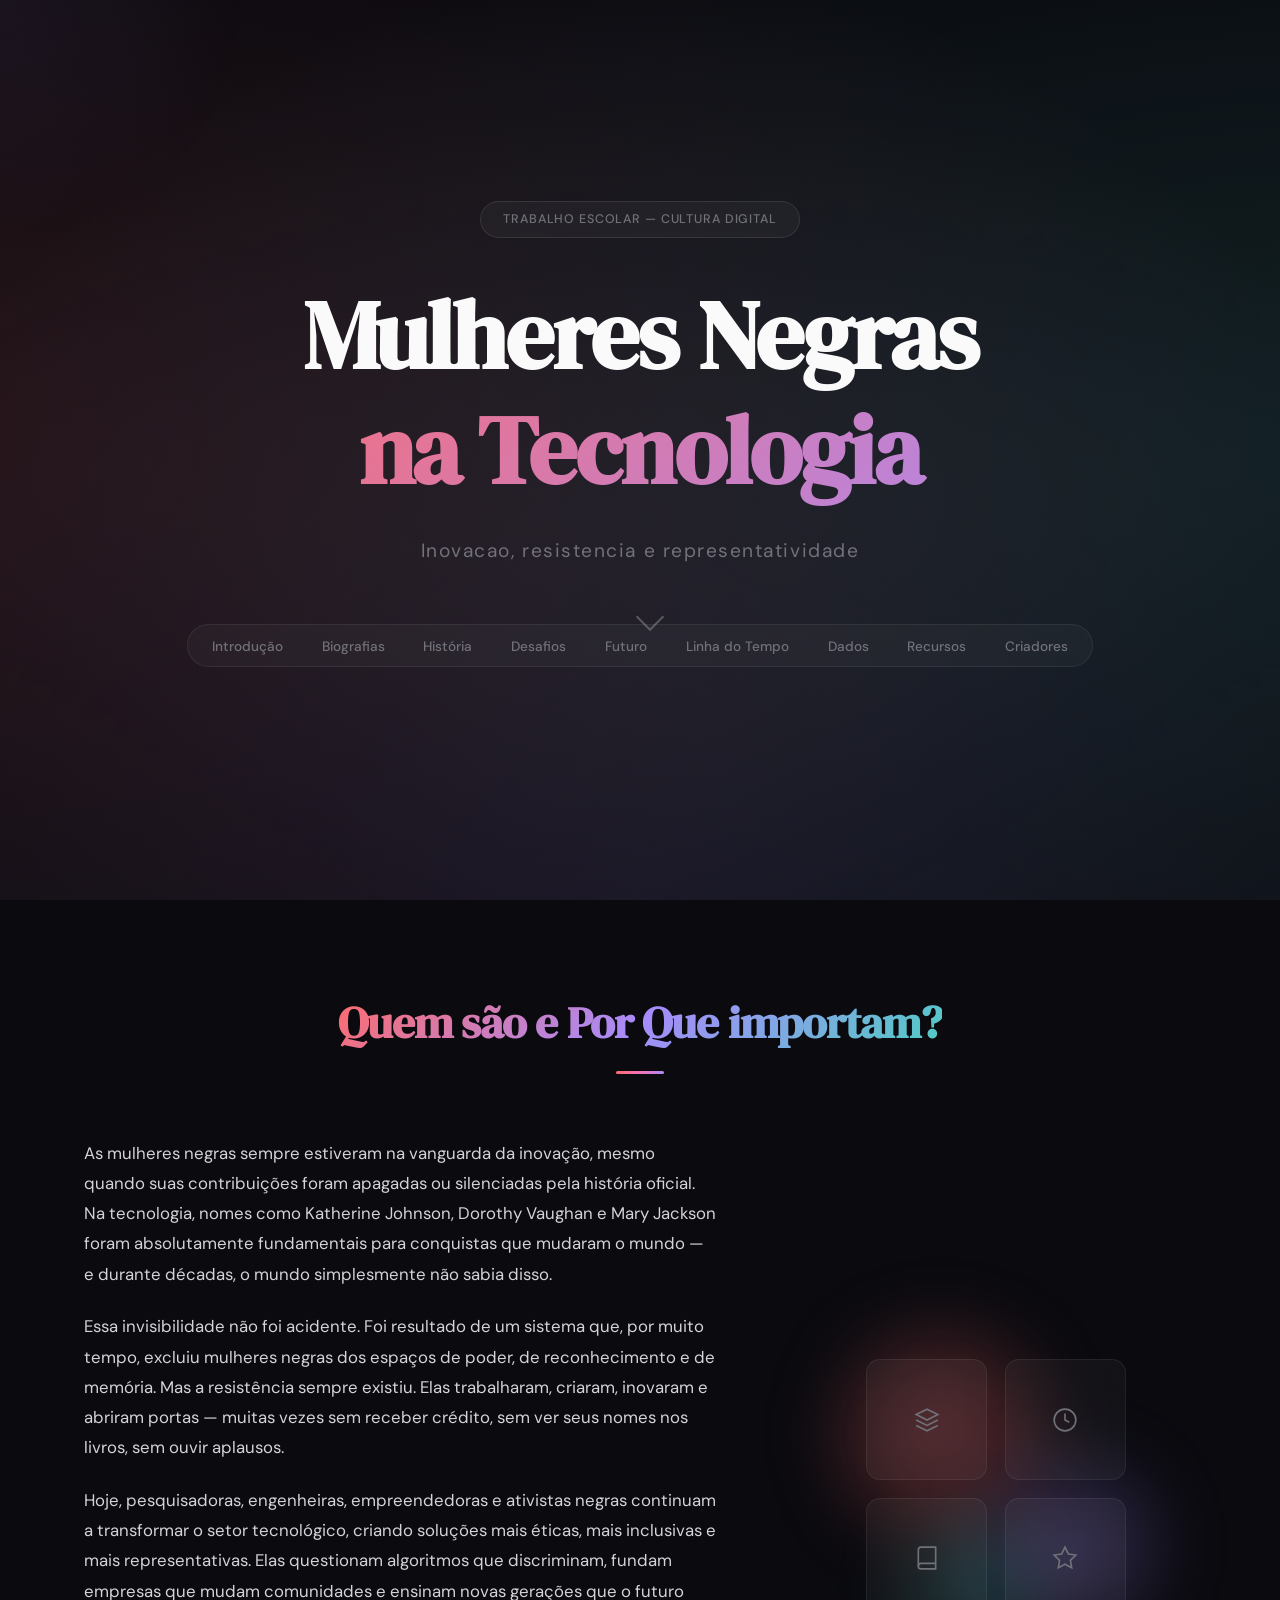
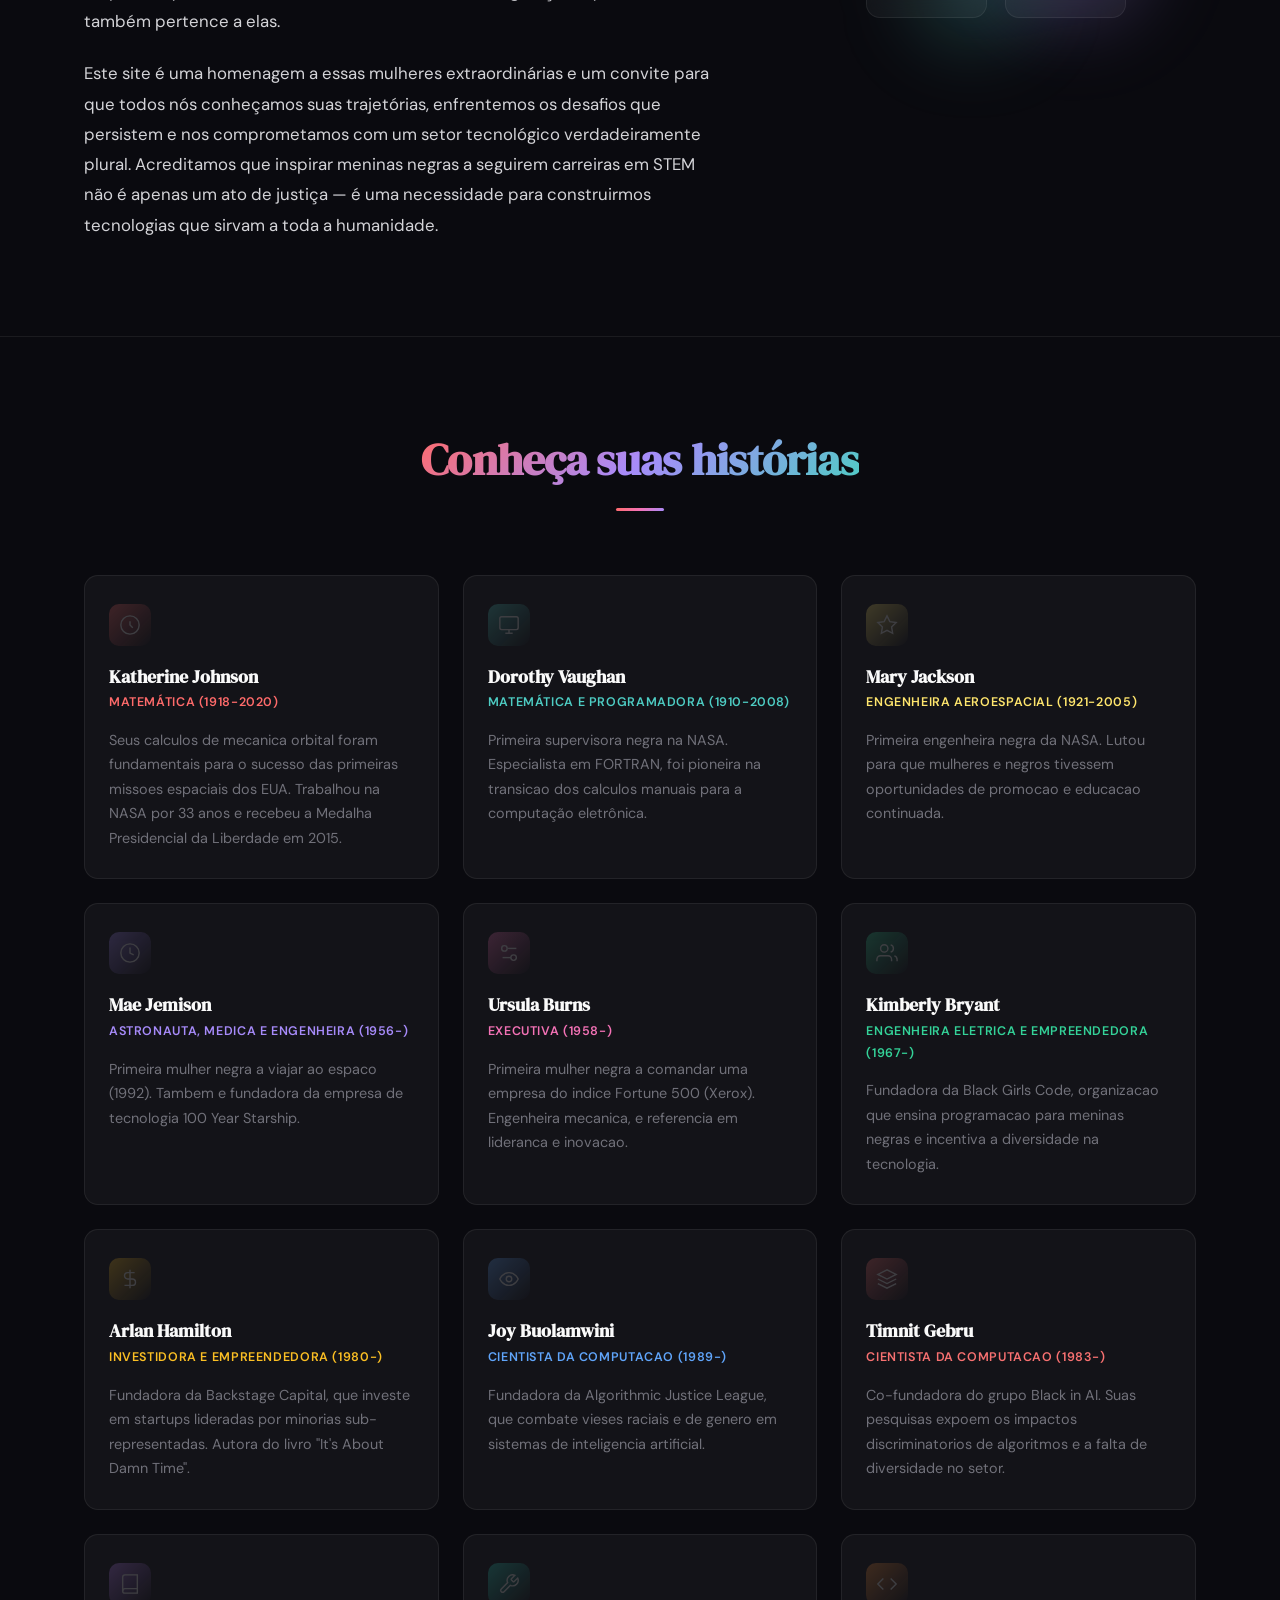
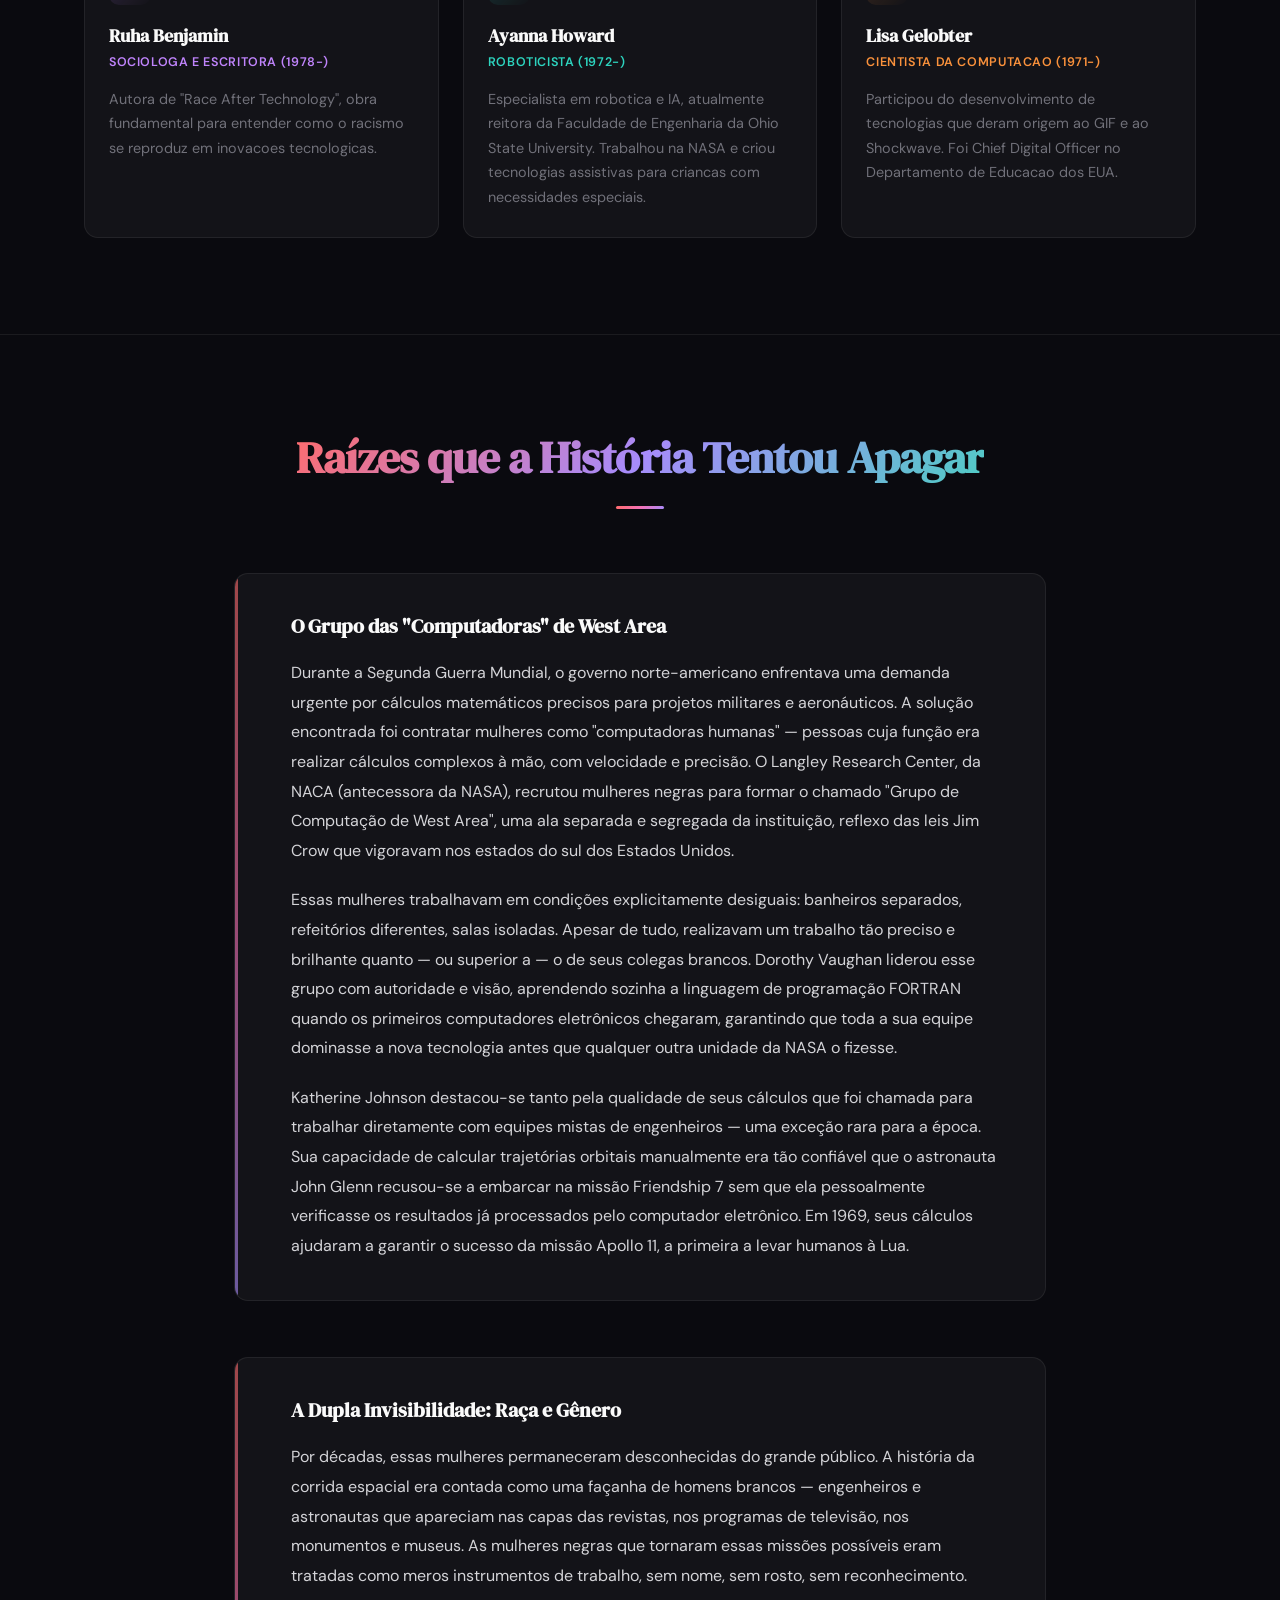
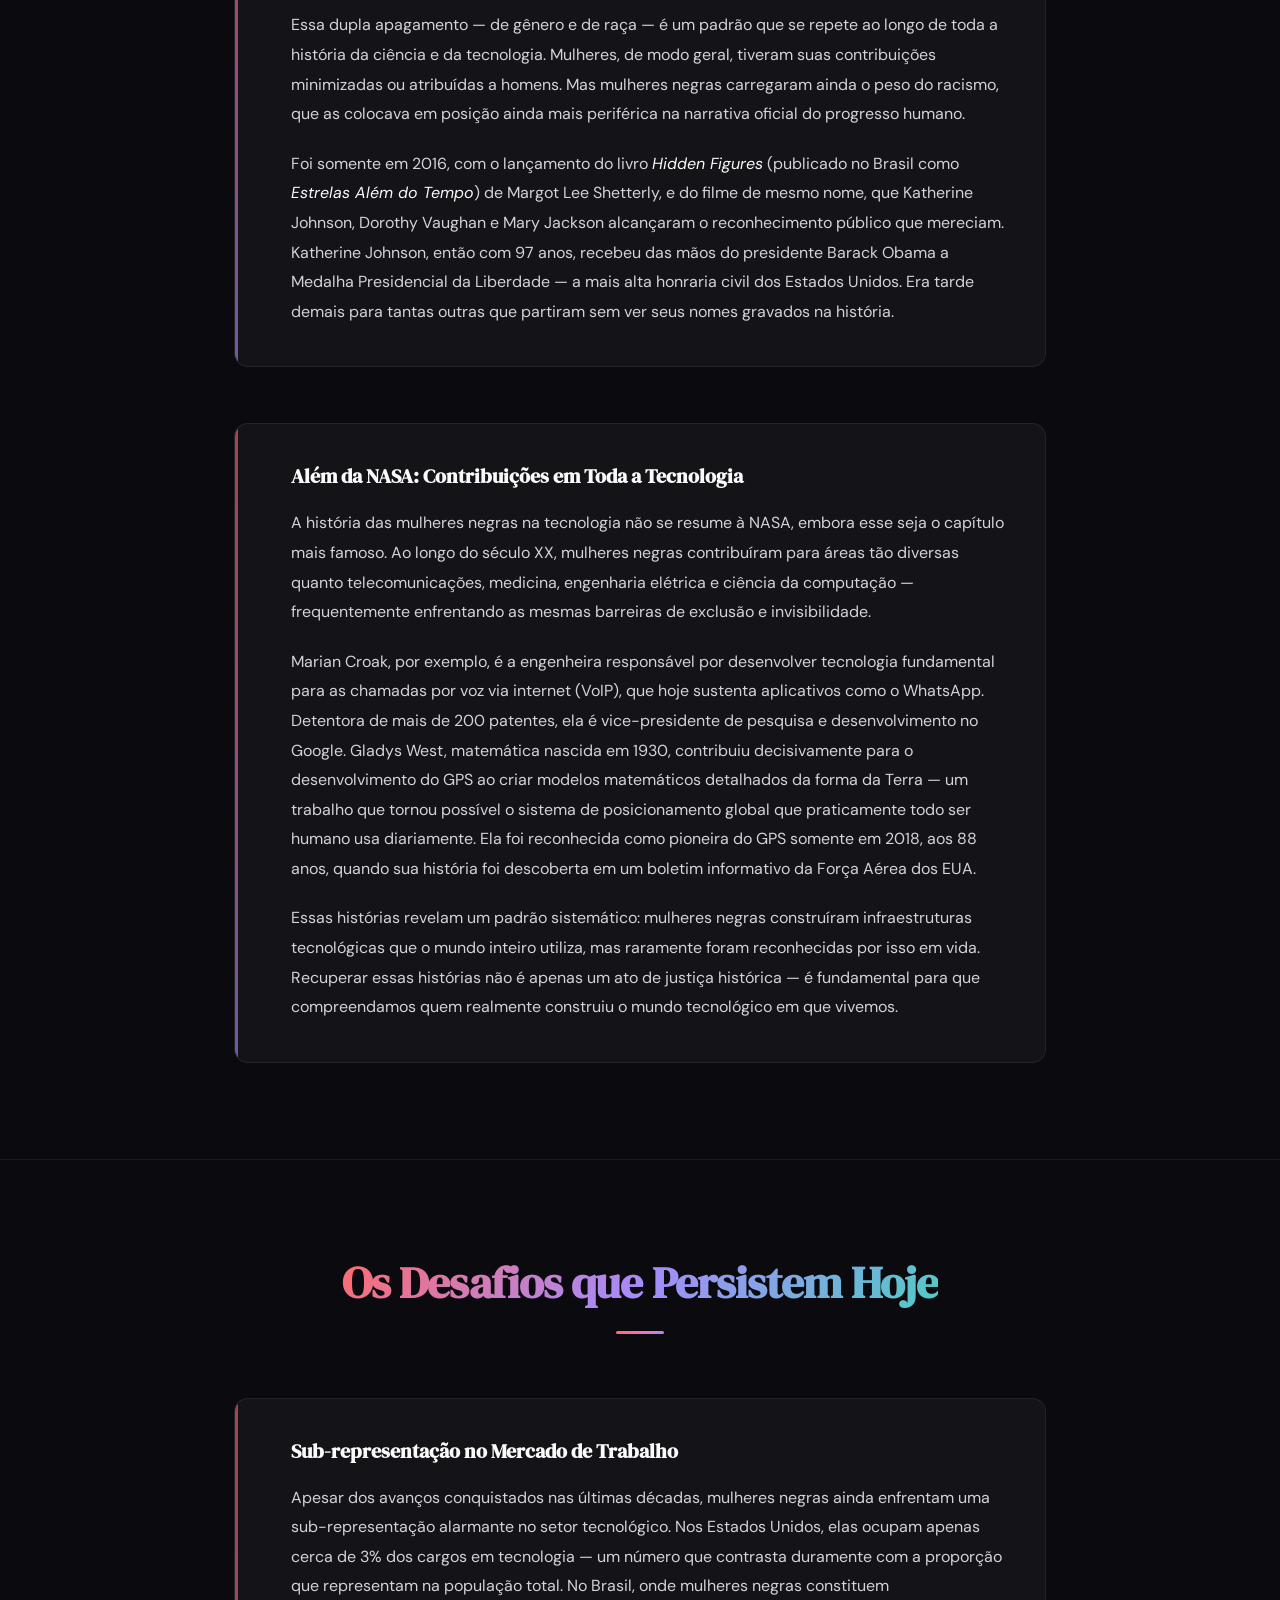
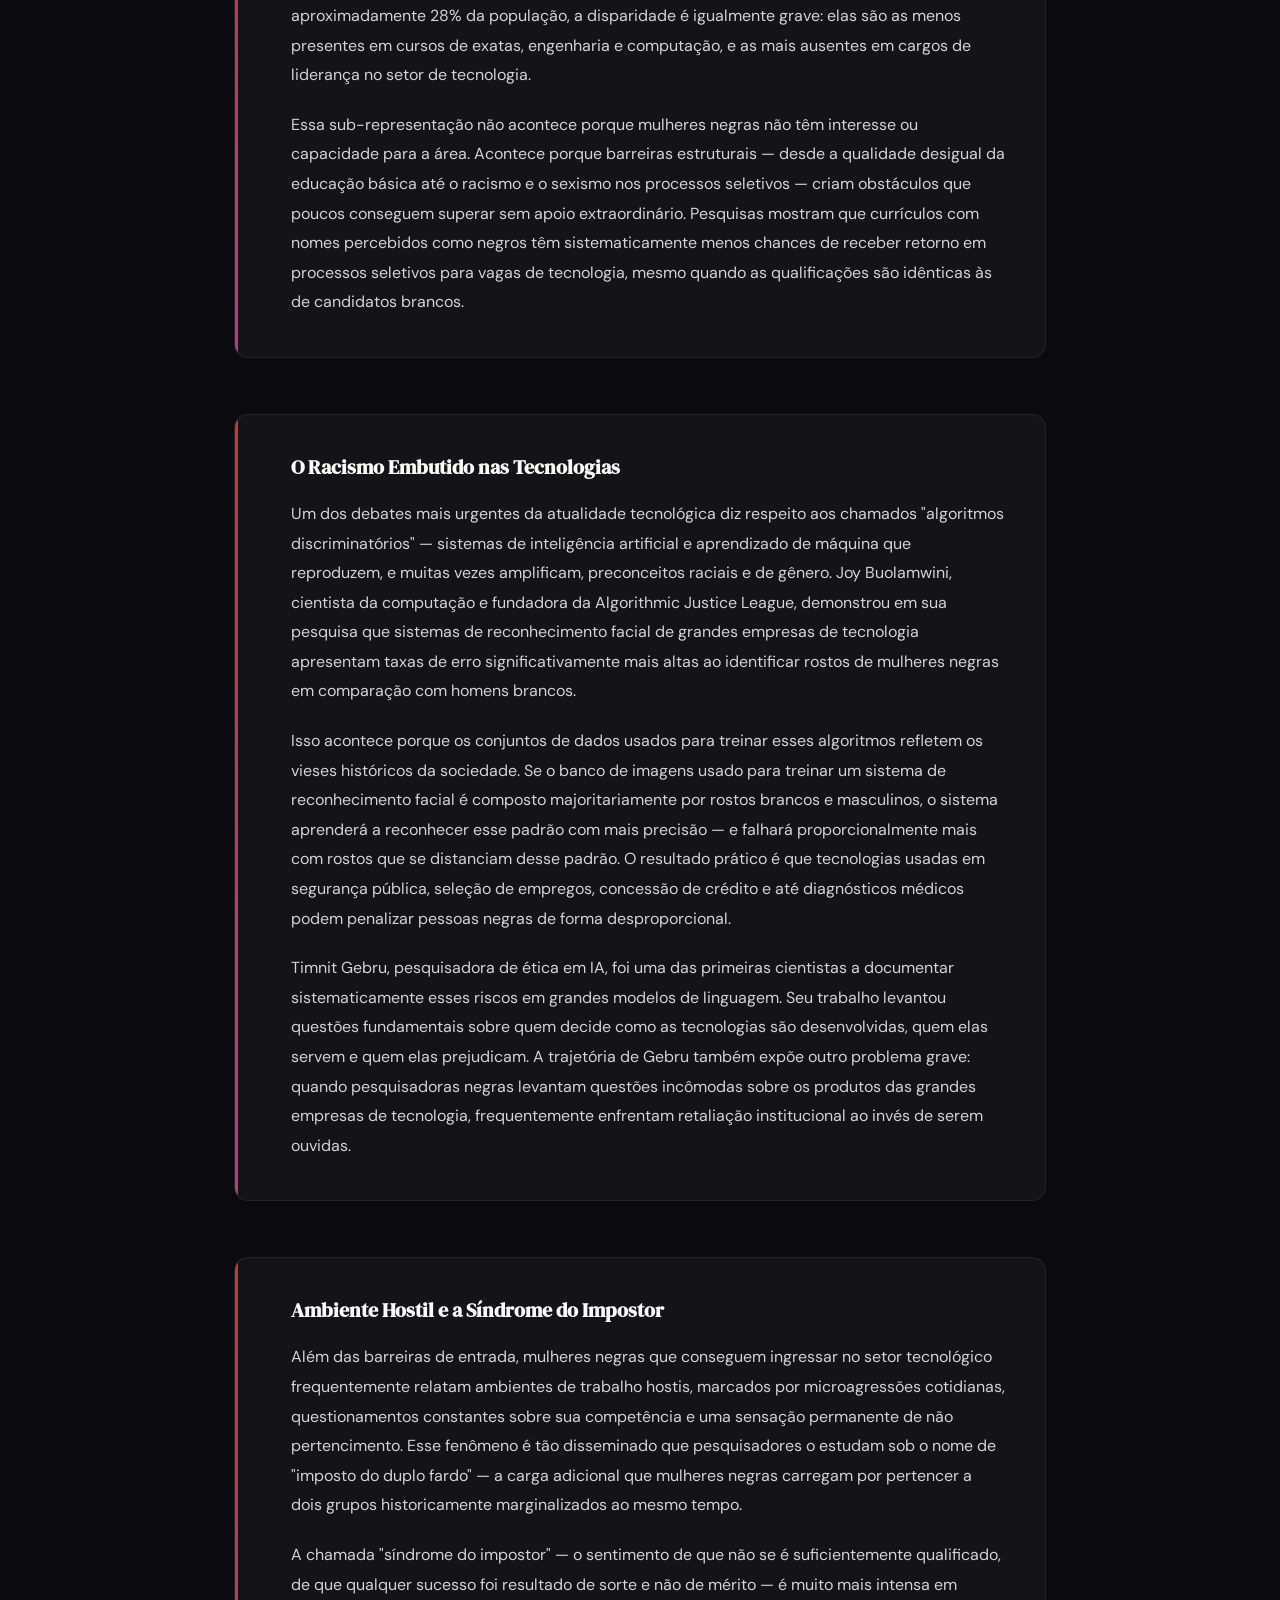
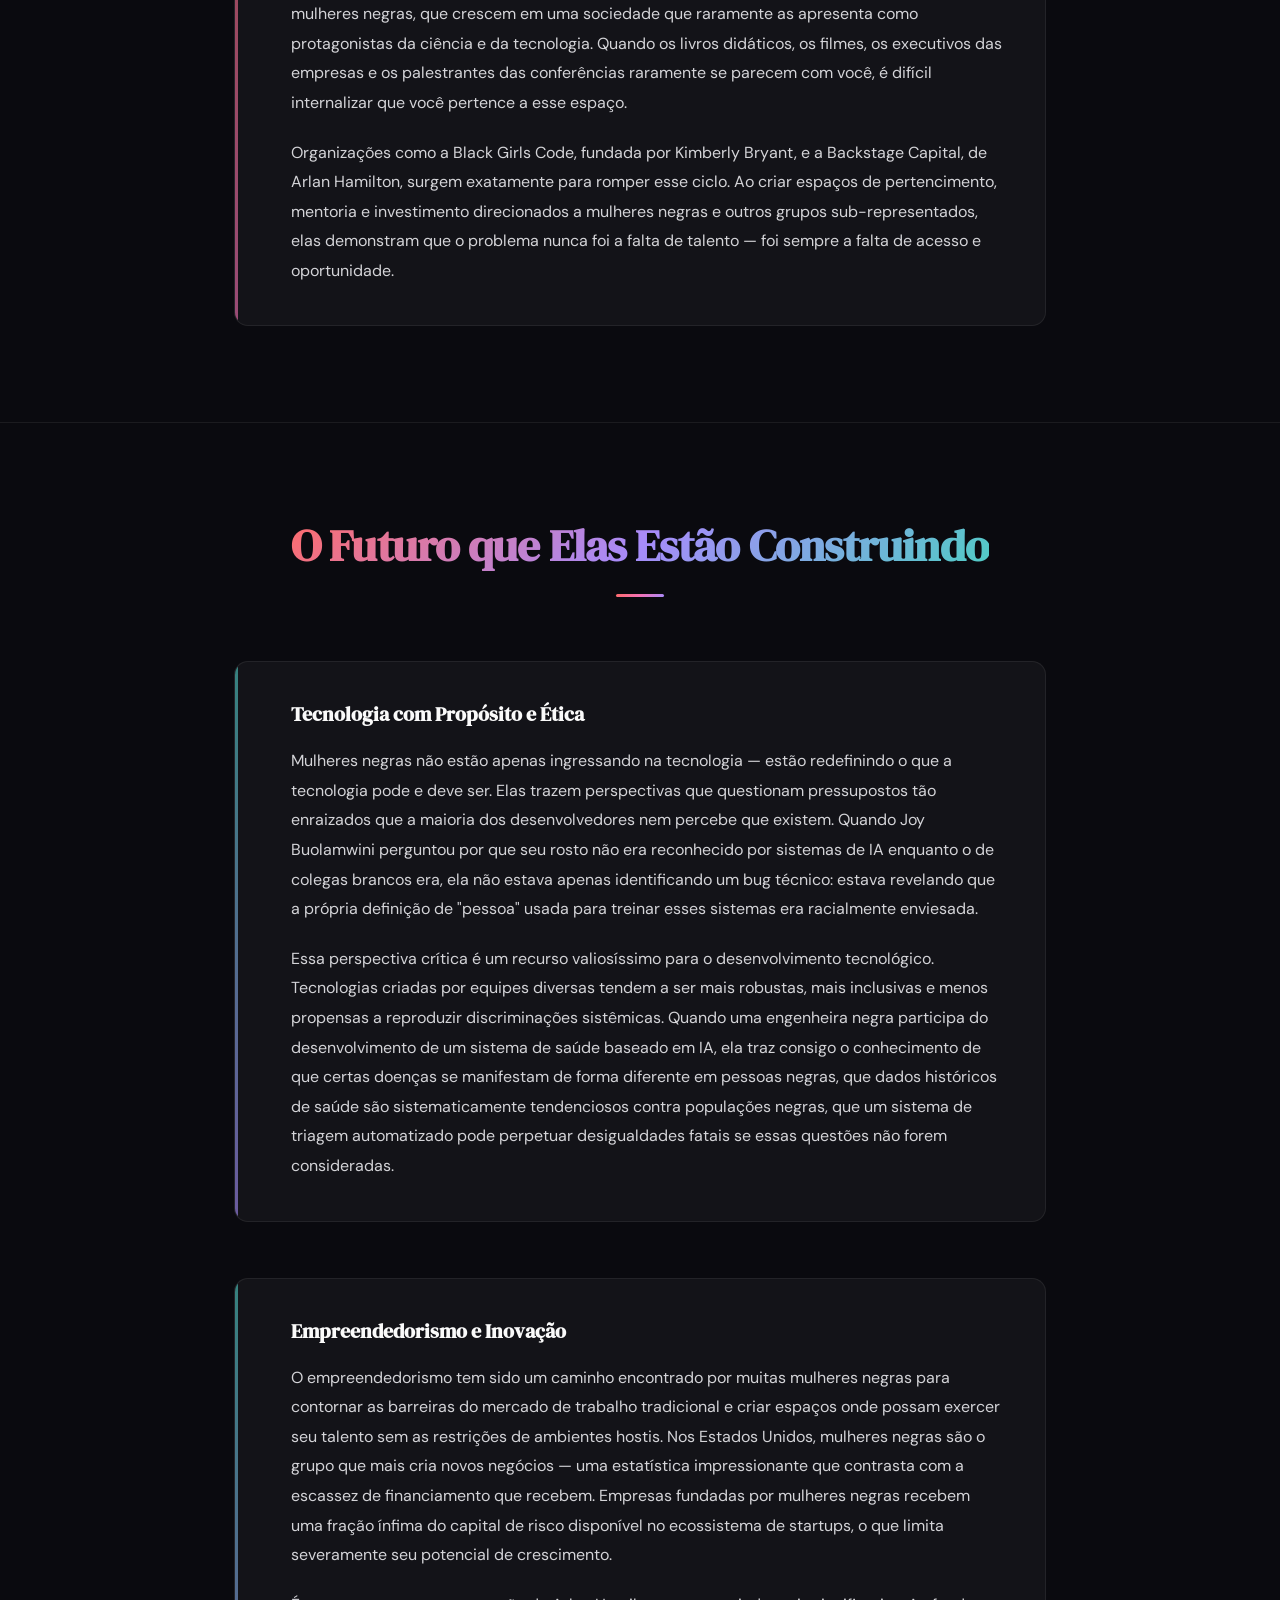
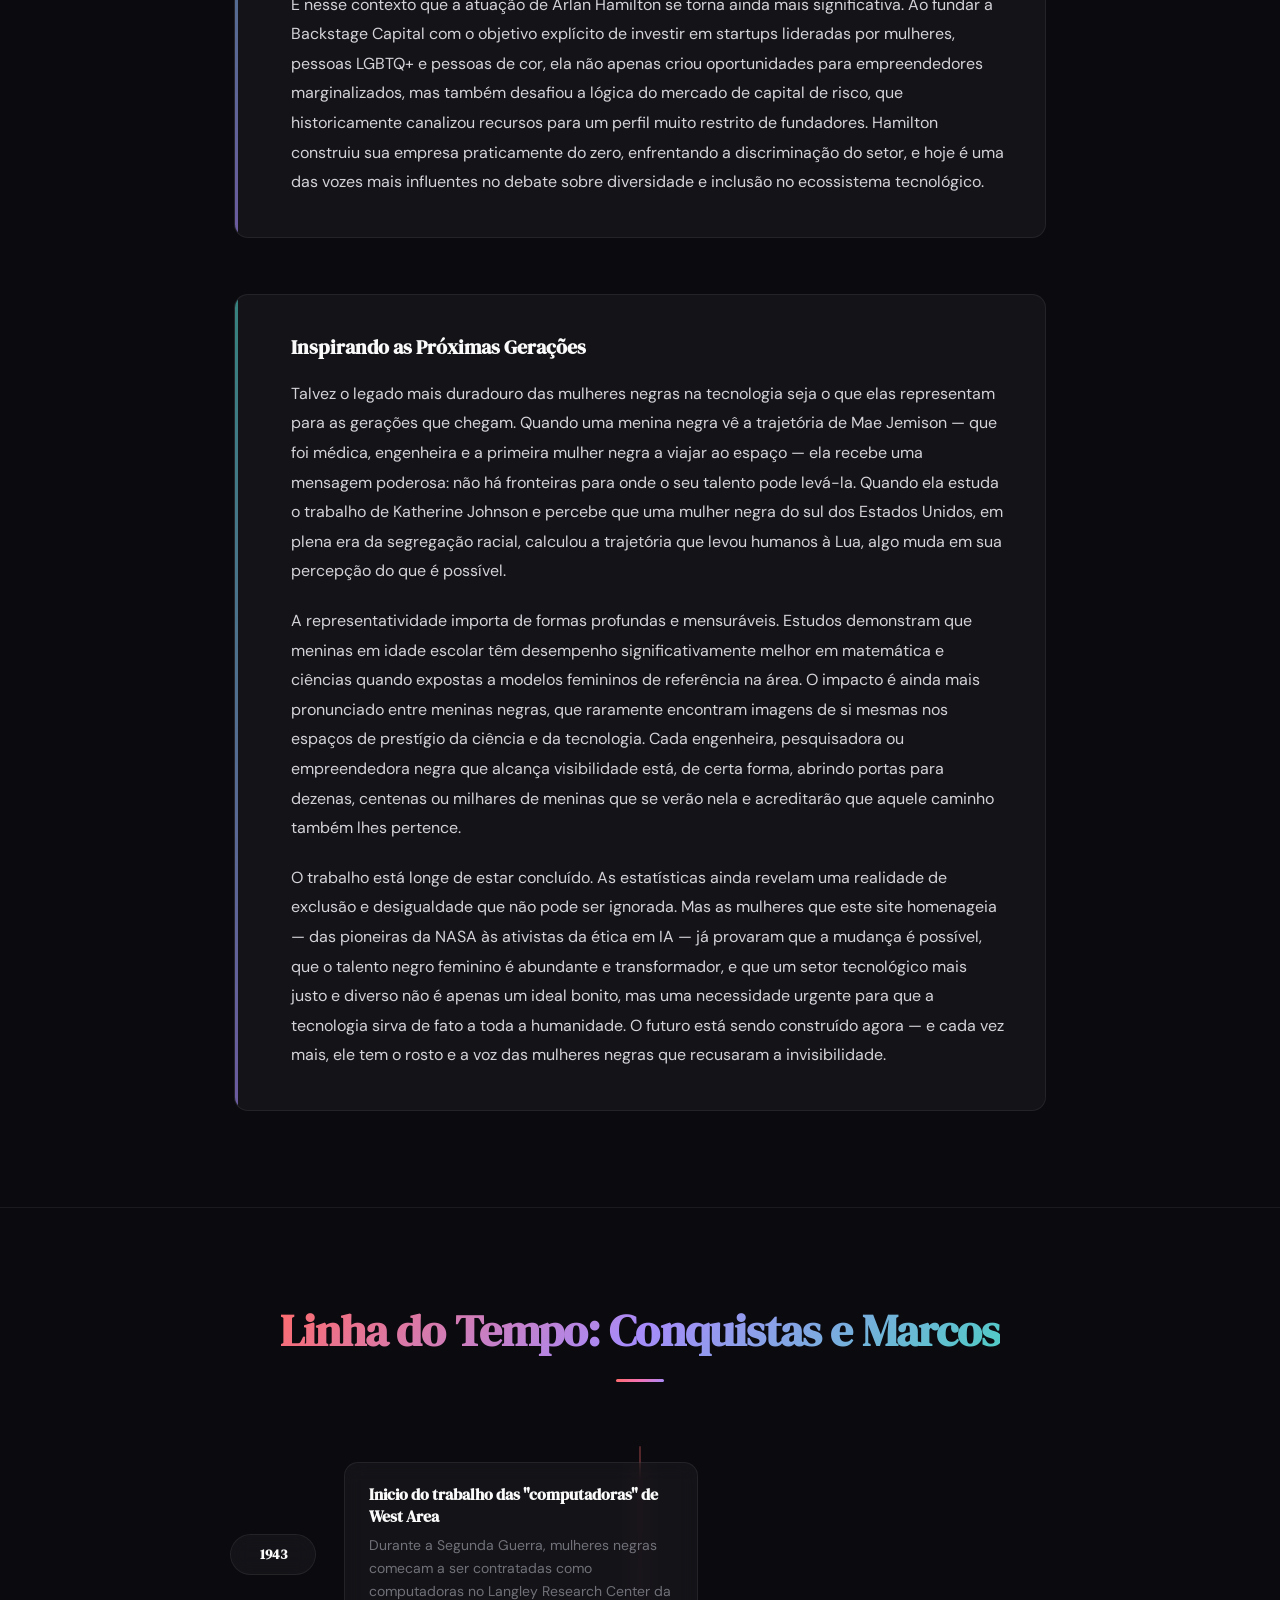
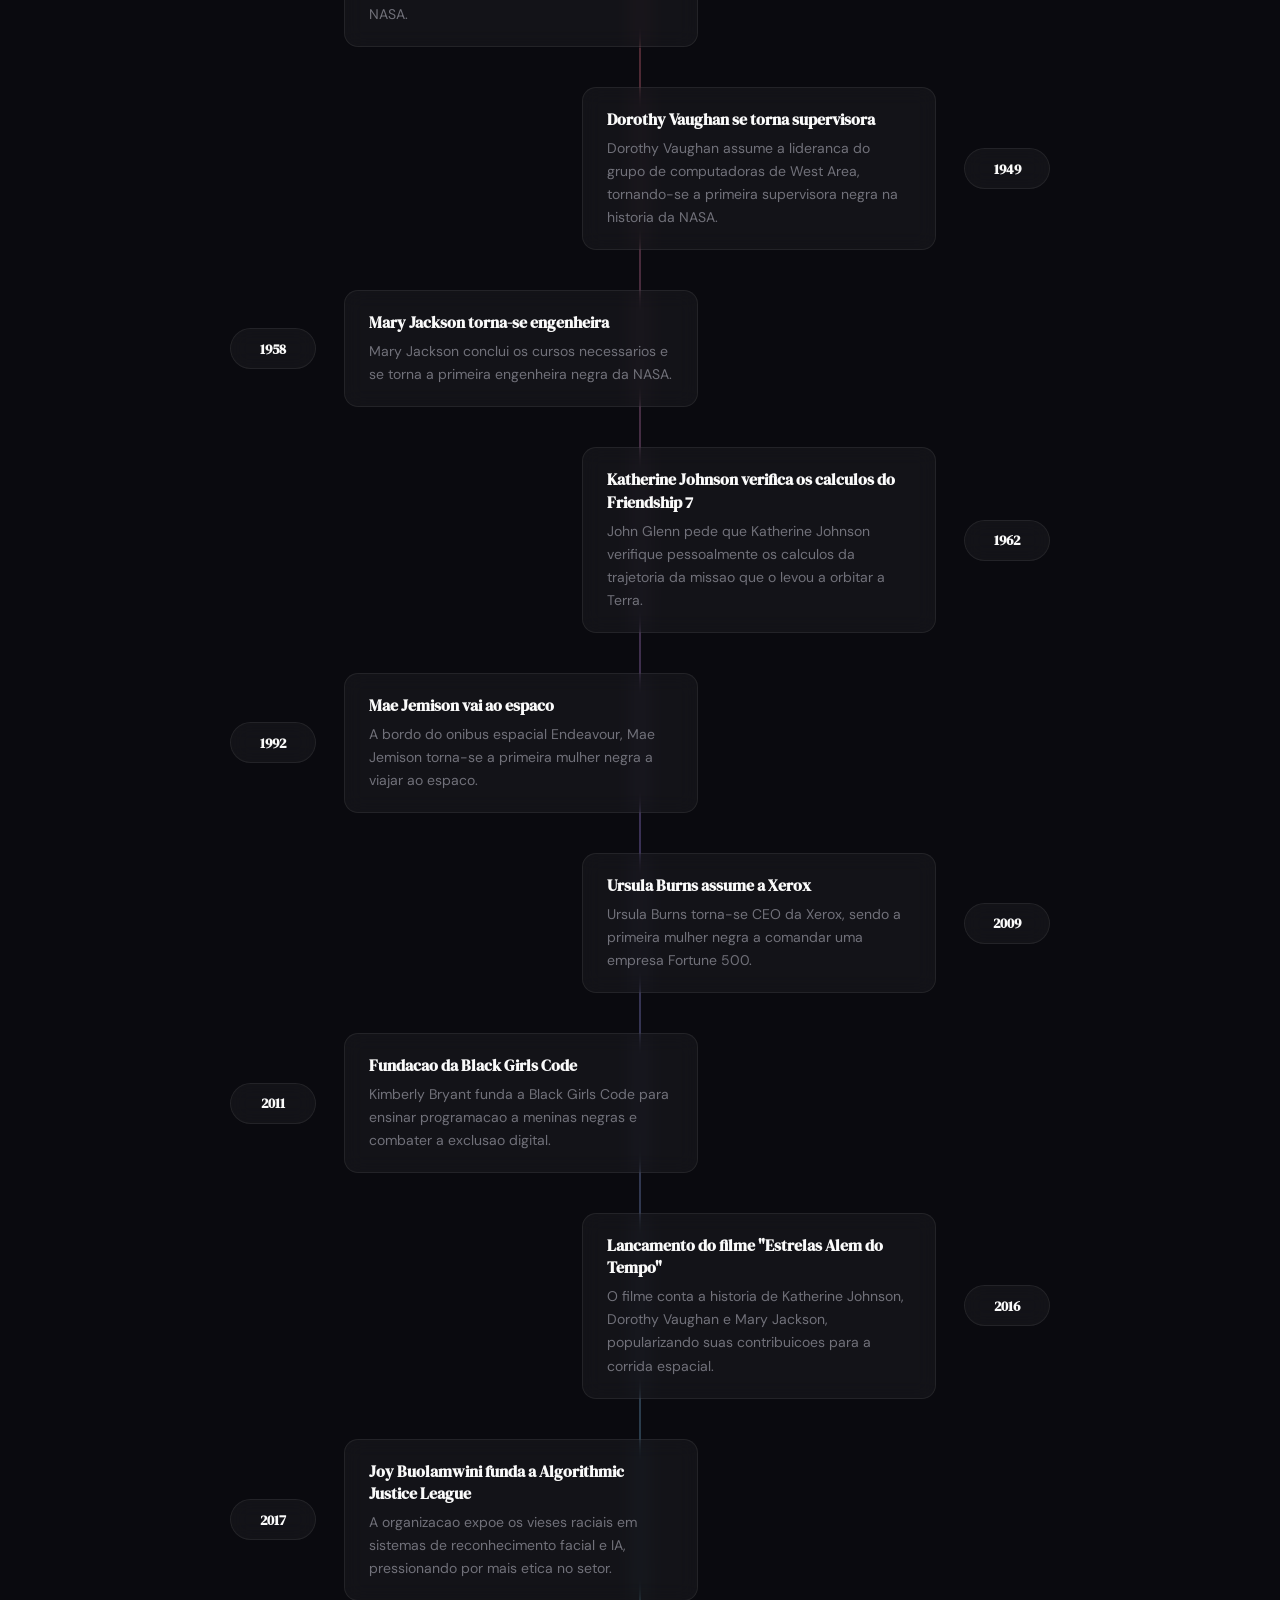
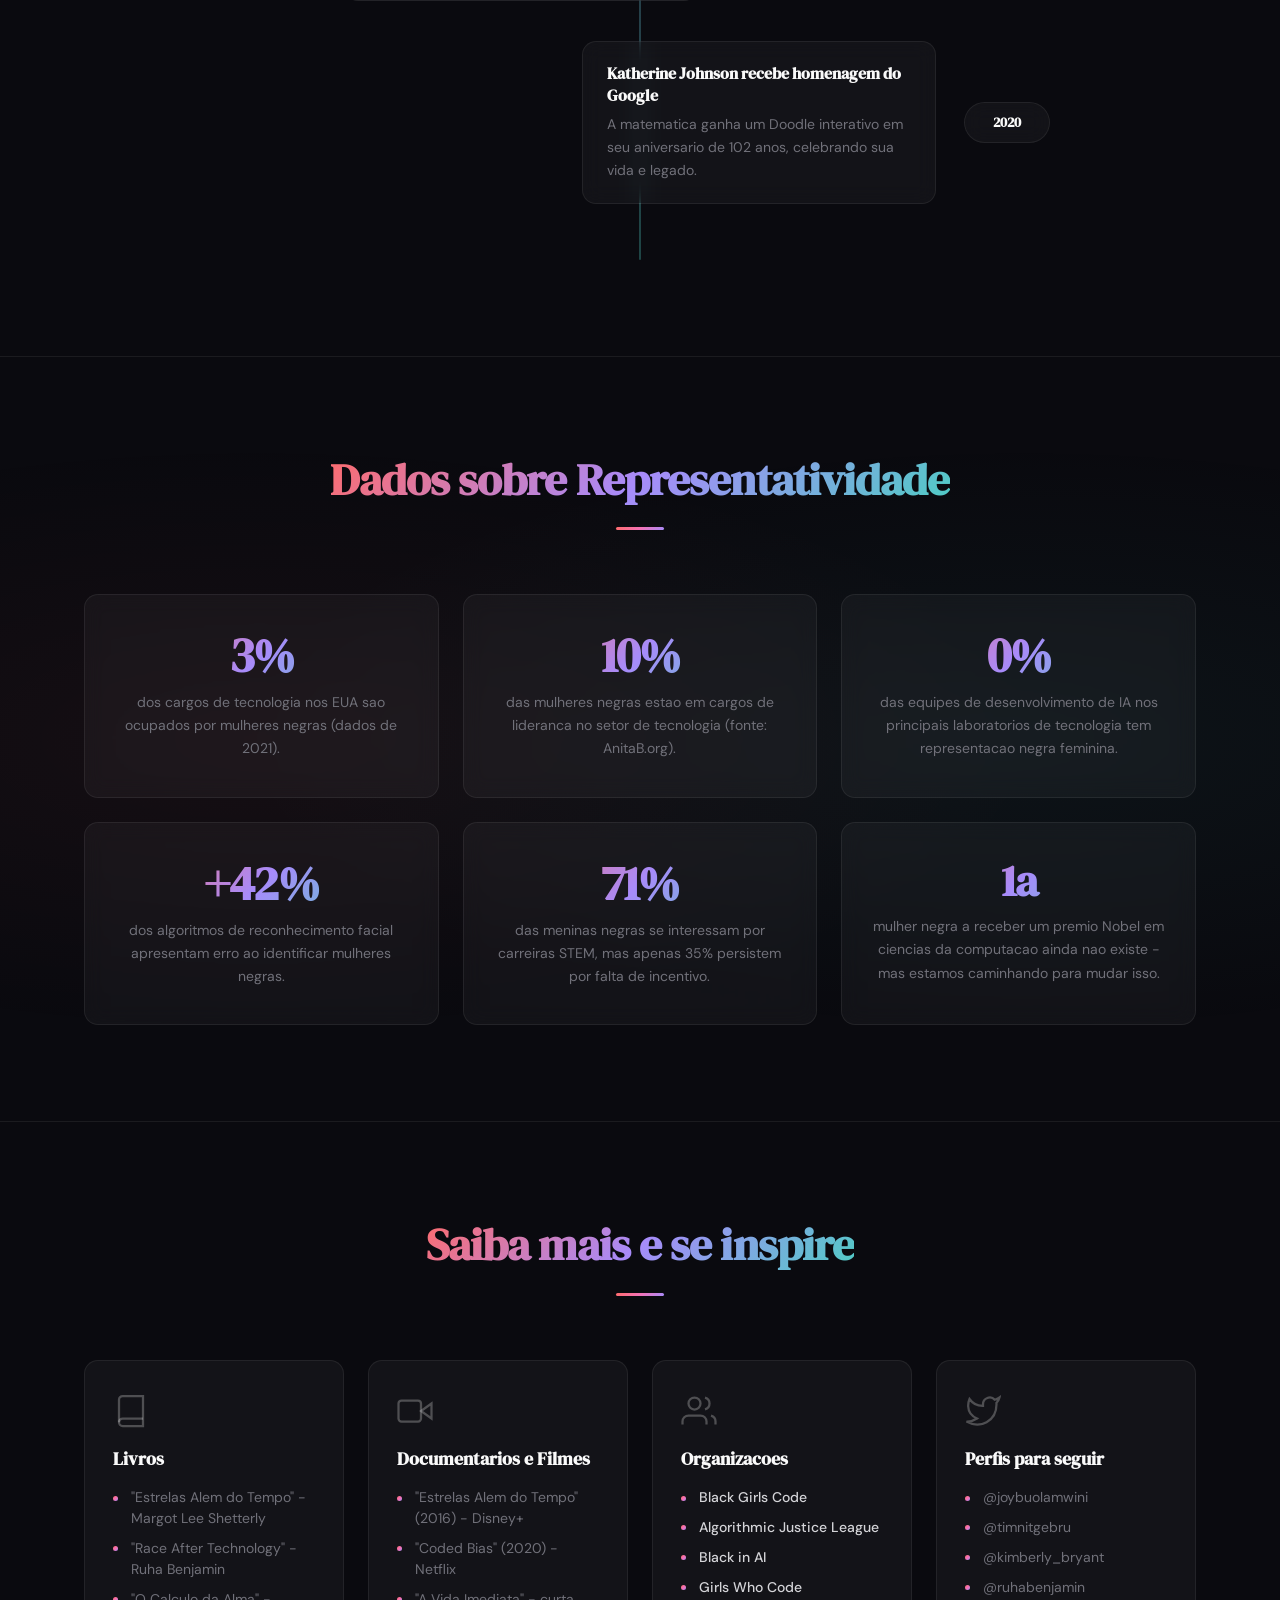
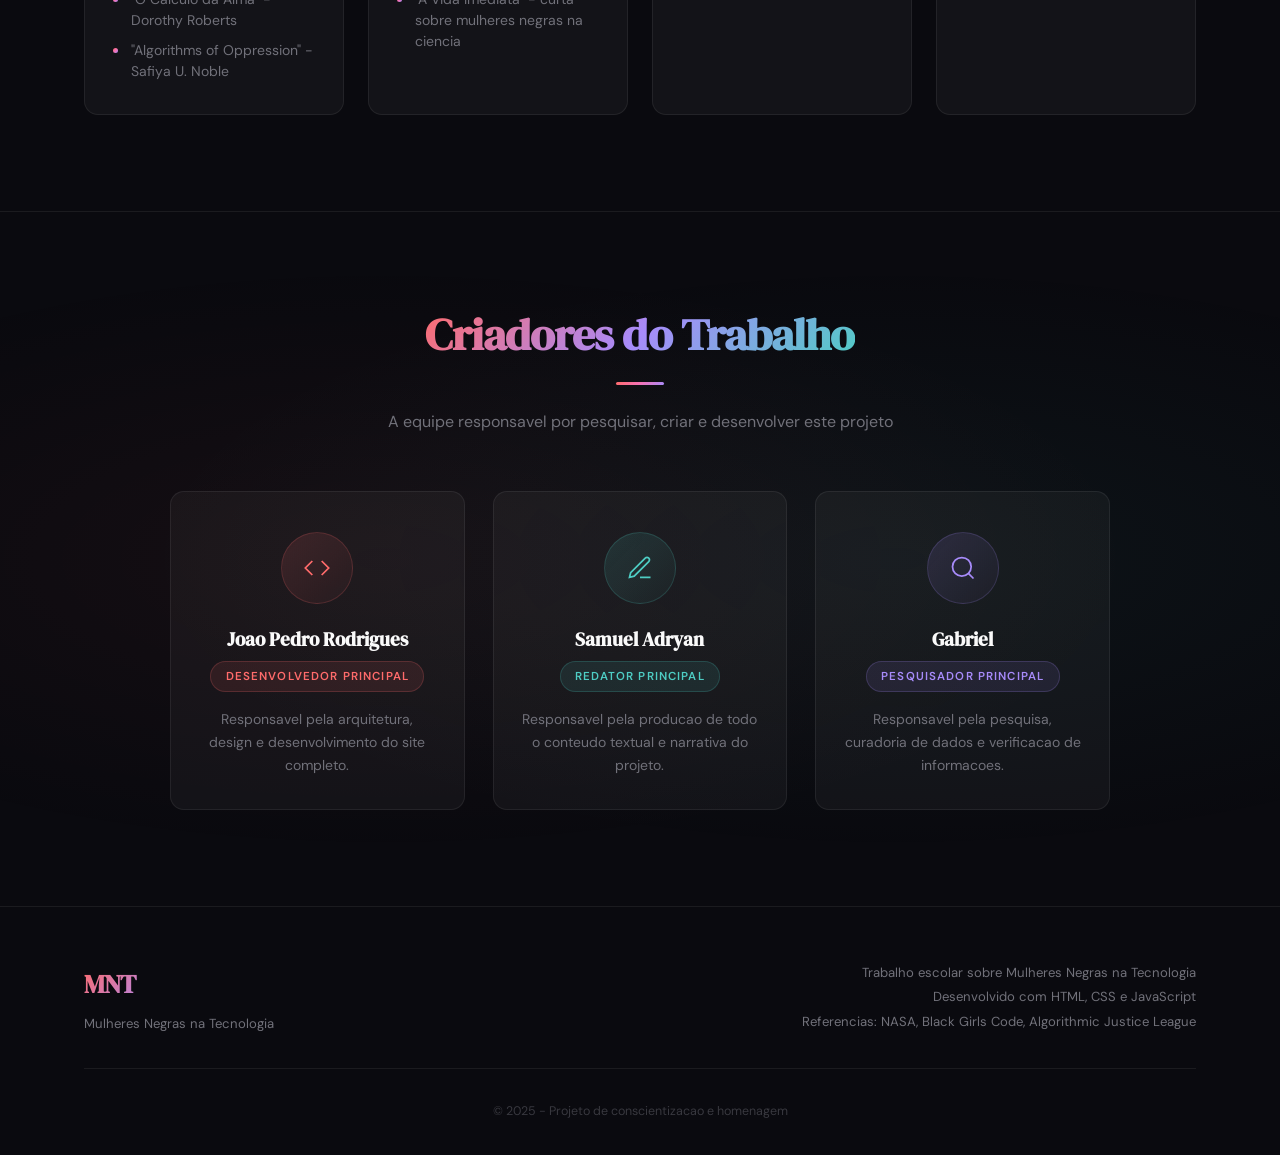
==== commit b99d5e44: "Att. dos arquivos" ====
--- a/index.html
+++ b/index.html
@@ -6,8 +6,8 @@
     <title>Mulheres Negras na Tecnologia</title>
     <link rel="preconnect" href="https://fonts.googleapis.com">
     <link rel="preconnect" href="https://fonts.gstatic.com" crossorigin>
-    <link href="https://fonts.googleapis.com/css2?family=Space+Grotesk:wght@300;400;500;600;700&family=Inter:wght@300;400;500;600;700&display=swap" rel="stylesheet">
-    <link rel="stylesheet" href="design/global.css">
+    <link href="https://fonts.googleapis.com/css2?family=DM+Serif+Display&family=DM+Sans:wght@300;400;500;600;700&display=swap" rel="stylesheet">
+    <link rel="stylesheet" href="global.css">
 </head>
 <body>
     <div id="particles-bg" class="particles-bg" aria-hidden="true"></div>
@@ -23,14 +23,18 @@
             <p class="subtitulo">Inovacao, resistencia e representatividade</p>
             <nav class="navegacao" aria-label="Menu principal">
                 <ul class="menu">
-                    <li><a href="#introducao">Introducao</a></li>
+                    <li><a href="#introducao">Introdução</a></li>
                     <li><a href="#biografias">Biografias</a></li>
+                    <li><a href="#contexto-historico">História</a></li>
+                    <li><a href="#desafios">Desafios</a></li>
+                    <li><a href="#futuro">Futuro</a></li>
                     <li><a href="#linha-do-tempo">Linha do Tempo</a></li>
                     <li><a href="#estatisticas">Dados</a></li>
                     <li><a href="#recursos">Recursos</a></li>
                     <li><a href="#criadores">Criadores</a></li>
                 </ul>
             </nav>
+        <div>
             <div class="scroll-indicator" aria-hidden="true">
                 <div class="scroll-arrow"></div>
             </div>
@@ -40,12 +44,13 @@
     <main>
         <section id="introducao" class="secao introducao">
             <div class="container">
-                <h2 class="titulo-secao"><span>Quem sao e por que importam</span></h2>
+                <h2 class="titulo-secao"><span>Quem são e Por Que importam?</span></h2>
                 <div class="conteudo-introducao">
                     <div class="texto-introducao">
-                        <p>As mulheres negras sempre estiveram na vanguarda da inovacao, mesmo quando suas contribuicoes foram invisibilizadas pela historia oficial. Na tecnologia, nomes como Katherine Johnson, Dorothy Vaughan e tantas outras foram fundamentais para conquistas como a chegada do homem a Lua.</p>
-                        <p>Hoje, pesquisadoras, engenheiras, empreendedoras e ativistas negras continuam a transformar o setor, criando tecnologias mais eticas, inclusivas e representativas.</p>
-                        <p>Este site e uma homenagem a essas mulheres extraordinarias e um convite para conhecermos suas trajetorias, desafios e legados. Acreditamos que inspirar novas geracoes de meninas negras a seguirem carreiras em STEM e essencial para construirmos um futuro mais justo e diverso.</p>
+                        <p>As mulheres negras sempre estiveram na vanguarda da inovação, mesmo quando suas contribuições foram apagadas ou silenciadas pela história oficial. Na tecnologia, nomes como Katherine Johnson, Dorothy Vaughan e Mary Jackson foram absolutamente fundamentais para conquistas que mudaram o mundo — e durante décadas, o mundo simplesmente não sabia disso.</p>
+                        <p>Essa invisibilidade não foi acidente. Foi resultado de um sistema que, por muito tempo, excluiu mulheres negras dos espaços de poder, de reconhecimento e de memória. Mas a resistência sempre existiu. Elas trabalharam, criaram, inovaram e abriram portas — muitas vezes sem receber crédito, sem ver seus nomes nos livros, sem ouvir aplausos.</p>
+                        <p>Hoje, pesquisadoras, engenheiras, empreendedoras e ativistas negras continuam a transformar o setor tecnológico, criando soluções mais éticas, mais inclusivas e mais representativas. Elas questionam algoritmos que discriminam, fundam empresas que mudam comunidades e ensinam novas gerações que o futuro também pertence a elas.</p>
+                        <p>Este site é uma homenagem a essas mulheres extraordinárias e um convite para que todos nós conheçamos suas trajetórias, enfrentemos os desafios que persistem e nos comprometamos com um setor tecnológico verdadeiramente plural. Acreditamos que inspirar meninas negras a seguirem carreiras em STEM não é apenas um ato de justiça — é uma necessidade para construirmos tecnologias que sirvam a toda a humanidade.</p>
                     </div>
                     <div class="imagem-introducao">
                         <div class="intro-visual">
@@ -74,14 +79,14 @@
 
         <section id="biografias" class="secao biografias">
             <div class="container">
-                <h2 class="titulo-secao"><span>Conheca suas historias</span></h2>
+                <h2 class="titulo-secao"><span>Conheça suas histórias</span></h2>
                 <div class="grid-cards">
                     <article class="card" style="--card-accent: #FF6B6B;">
                         <div class="card-glow" aria-hidden="true"></div>
                         <div class="card-conteudo">
                             <div class="card-icon-wrap"><svg viewBox="0 0 24 24" fill="none" stroke="currentColor" stroke-width="1.5"><circle cx="12" cy="12" r="10"/><path d="M12 8v4l3 3"/></svg></div>
                             <h3 class="card-titulo">Katherine Johnson</h3>
-                            <p class="card-area">Matematica (1918-2020)</p>
+                            <p class="card-area">Matemática (1918-2020)</p>
                             <p class="card-descricao">Seus calculos de mecanica orbital foram fundamentais para o sucesso das primeiras missoes espaciais dos EUA. Trabalhou na NASA por 33 anos e recebeu a Medalha Presidencial da Liberdade em 2015.</p>
                         </div>
                     </article>
@@ -91,8 +96,8 @@
                         <div class="card-conteudo">
                             <div class="card-icon-wrap"><svg viewBox="0 0 24 24" fill="none" stroke="currentColor" stroke-width="1.5"><rect x="2" y="3" width="20" height="14" rx="2"/><line x1="8" y1="21" x2="16" y2="21"/><line x1="12" y1="17" x2="12" y2="21"/></svg></div>
                             <h3 class="card-titulo">Dorothy Vaughan</h3>
-                            <p class="card-area">Matematica e Programadora (1910-2008)</p>
-                            <p class="card-descricao">Primeira supervisora negra na NASA. Especialista em FORTRAN, foi pioneira na transicao dos calculos manuais para a computacao eletronica.</p>
+                            <p class="card-area">Matemática e Programadora (1910-2008)</p>
+                            <p class="card-descricao">Primeira supervisora negra na NASA. Especialista em FORTRAN, foi pioneira na transicao dos calculos manuais para a computação eletrônica.</p>
                         </div>
                     </article>
 
@@ -195,6 +200,87 @@
                             <p class="card-descricao">Participou do desenvolvimento de tecnologias que deram origem ao GIF e ao Shockwave. Foi Chief Digital Officer no Departamento de Educacao dos EUA.</p>
                         </div>
                     </article>
+                </div>
+            </div>
+        </section>
+
+        <!-- SECTION: HISTORICAL CONTEXT -->
+        <section id="contexto-historico" class="secao texto-longo">
+            <div class="container container-texto">
+                <h2 class="titulo-secao"><span>Raízes que a História Tentou Apagar</span></h2>
+
+                <div class="bloco-texto">
+                    <h3 class="subtitulo-bloco">O Grupo das "Computadoras" de West Area</h3>
+                    <p>Durante a Segunda Guerra Mundial, o governo norte-americano enfrentava uma demanda urgente por cálculos matemáticos precisos para projetos militares e aeronáuticos. A solução encontrada foi contratar mulheres como "computadoras humanas" — pessoas cuja função era realizar cálculos complexos à mão, com velocidade e precisão. O Langley Research Center, da NACA (antecessora da NASA), recrutou mulheres negras para formar o chamado "Grupo de Computação de West Area", uma ala separada e segregada da instituição, reflexo das leis Jim Crow que vigoravam nos estados do sul dos Estados Unidos.</p>
+                    <p>Essas mulheres trabalhavam em condições explicitamente desiguais: banheiros separados, refeitórios diferentes, salas isoladas. Apesar de tudo, realizavam um trabalho tão preciso e brilhante quanto — ou superior a — o de seus colegas brancos. Dorothy Vaughan liderou esse grupo com autoridade e visão, aprendendo sozinha a linguagem de programação FORTRAN quando os primeiros computadores eletrônicos chegaram, garantindo que toda a sua equipe dominasse a nova tecnologia antes que qualquer outra unidade da NASA o fizesse.</p>
+                    <p>Katherine Johnson destacou-se tanto pela qualidade de seus cálculos que foi chamada para trabalhar diretamente com equipes mistas de engenheiros — uma exceção rara para a época. Sua capacidade de calcular trajetórias orbitais manualmente era tão confiável que o astronauta John Glenn recusou-se a embarcar na missão Friendship 7 sem que ela pessoalmente verificasse os resultados já processados pelo computador eletrônico. Em 1969, seus cálculos ajudaram a garantir o sucesso da missão Apollo 11, a primeira a levar humanos à Lua.</p>
+                </div>
+
+                <div class="bloco-texto">
+                    <h3 class="subtitulo-bloco">A Dupla Invisibilidade: Raça e Gênero</h3>
+                    <p>Por décadas, essas mulheres permaneceram desconhecidas do grande público. A história da corrida espacial era contada como uma façanha de homens brancos — engenheiros e astronautas que apareciam nas capas das revistas, nos programas de televisão, nos monumentos e museus. As mulheres negras que tornaram essas missões possíveis eram tratadas como meros instrumentos de trabalho, sem nome, sem rosto, sem reconhecimento.</p>
+                    <p>Essa dupla apagamento — de gênero e de raça — é um padrão que se repete ao longo de toda a história da ciência e da tecnologia. Mulheres, de modo geral, tiveram suas contribuições minimizadas ou atribuídas a homens. Mas mulheres negras carregaram ainda o peso do racismo, que as colocava em posição ainda mais periférica na narrativa oficial do progresso humano.</p>
+                    <p>Foi somente em 2016, com o lançamento do livro <em>Hidden Figures</em> (publicado no Brasil como <em>Estrelas Além do Tempo</em>) de Margot Lee Shetterly, e do filme de mesmo nome, que Katherine Johnson, Dorothy Vaughan e Mary Jackson alcançaram o reconhecimento público que mereciam. Katherine Johnson, então com 97 anos, recebeu das mãos do presidente Barack Obama a Medalha Presidencial da Liberdade — a mais alta honraria civil dos Estados Unidos. Era tarde demais para tantas outras que partiram sem ver seus nomes gravados na história.</p>
+                </div>
+
+                <div class="bloco-texto">
+                    <h3 class="subtitulo-bloco">Além da NASA: Contribuições em Toda a Tecnologia</h3>
+                    <p>A história das mulheres negras na tecnologia não se resume à NASA, embora esse seja o capítulo mais famoso. Ao longo do século XX, mulheres negras contribuíram para áreas tão diversas quanto telecomunicações, medicina, engenharia elétrica e ciência da computação — frequentemente enfrentando as mesmas barreiras de exclusão e invisibilidade.</p>
+                    <p>Marian Croak, por exemplo, é a engenheira responsável por desenvolver tecnologia fundamental para as chamadas por voz via internet (VoIP), que hoje sustenta aplicativos como o WhatsApp. Detentora de mais de 200 patentes, ela é vice-presidente de pesquisa e desenvolvimento no Google. Gladys West, matemática nascida em 1930, contribuiu decisivamente para o desenvolvimento do GPS ao criar modelos matemáticos detalhados da forma da Terra — um trabalho que tornou possível o sistema de posicionamento global que praticamente todo ser humano usa diariamente. Ela foi reconhecida como pioneira do GPS somente em 2018, aos 88 anos, quando sua história foi descoberta em um boletim informativo da Força Aérea dos EUA.</p>
+                    <p>Essas histórias revelam um padrão sistemático: mulheres negras construíram infraestruturas tecnológicas que o mundo inteiro utiliza, mas raramente foram reconhecidas por isso em vida. Recuperar essas histórias não é apenas um ato de justiça histórica — é fundamental para que compreendamos quem realmente construiu o mundo tecnológico em que vivemos.</p>
+                </div>
+            </div>
+        </section>
+
+        <!-- SECTION: CURRENT CHALLENGES -->
+        <section id="desafios" class="secao texto-longo desafios-secao">
+            <div class="container container-texto">
+                <h2 class="titulo-secao"><span>Os Desafios que Persistem Hoje</span></h2>
+
+                <div class="bloco-texto">
+                    <h3 class="subtitulo-bloco">Sub-representação no Mercado de Trabalho</h3>
+                    <p>Apesar dos avanços conquistados nas últimas décadas, mulheres negras ainda enfrentam uma sub-representação alarmante no setor tecnológico. Nos Estados Unidos, elas ocupam apenas cerca de 3% dos cargos em tecnologia — um número que contrasta duramente com a proporção que representam na população total. No Brasil, onde mulheres negras constituem aproximadamente 28% da população, a disparidade é igualmente grave: elas são as menos presentes em cursos de exatas, engenharia e computação, e as mais ausentes em cargos de liderança no setor de tecnologia.</p>
+                    <p>Essa sub-representação não acontece porque mulheres negras não têm interesse ou capacidade para a área. Acontece porque barreiras estruturais — desde a qualidade desigual da educação básica até o racismo e o sexismo nos processos seletivos — criam obstáculos que poucos conseguem superar sem apoio extraordinário. Pesquisas mostram que currículos com nomes percebidos como negros têm sistematicamente menos chances de receber retorno em processos seletivos para vagas de tecnologia, mesmo quando as qualificações são idênticas às de candidatos brancos.</p>
+                </div>
+
+                <div class="bloco-texto">
+                    <h3 class="subtitulo-bloco">O Racismo Embutido nas Tecnologias</h3>
+                    <p>Um dos debates mais urgentes da atualidade tecnológica diz respeito aos chamados "algoritmos discriminatórios" — sistemas de inteligência artificial e aprendizado de máquina que reproduzem, e muitas vezes amplificam, preconceitos raciais e de gênero. Joy Buolamwini, cientista da computação e fundadora da Algorithmic Justice League, demonstrou em sua pesquisa que sistemas de reconhecimento facial de grandes empresas de tecnologia apresentam taxas de erro significativamente mais altas ao identificar rostos de mulheres negras em comparação com homens brancos.</p>
+                    <p>Isso acontece porque os conjuntos de dados usados para treinar esses algoritmos refletem os vieses históricos da sociedade. Se o banco de imagens usado para treinar um sistema de reconhecimento facial é composto majoritariamente por rostos brancos e masculinos, o sistema aprenderá a reconhecer esse padrão com mais precisão — e falhará proporcionalmente mais com rostos que se distanciam desse padrão. O resultado prático é que tecnologias usadas em segurança pública, seleção de empregos, concessão de crédito e até diagnósticos médicos podem penalizar pessoas negras de forma desproporcional.</p>
+                    <p>Timnit Gebru, pesquisadora de ética em IA, foi uma das primeiras cientistas a documentar sistematicamente esses riscos em grandes modelos de linguagem. Seu trabalho levantou questões fundamentais sobre quem decide como as tecnologias são desenvolvidas, quem elas servem e quem elas prejudicam. A trajetória de Gebru também expõe outro problema grave: quando pesquisadoras negras levantam questões incômodas sobre os produtos das grandes empresas de tecnologia, frequentemente enfrentam retaliação institucional ao invés de serem ouvidas.</p>
+                </div>
+
+                <div class="bloco-texto">
+                    <h3 class="subtitulo-bloco">Ambiente Hostil e a Síndrome do Impostor</h3>
+                    <p>Além das barreiras de entrada, mulheres negras que conseguem ingressar no setor tecnológico frequentemente relatam ambientes de trabalho hostis, marcados por microagressões cotidianas, questionamentos constantes sobre sua competência e uma sensação permanente de não pertencimento. Esse fenômeno é tão disseminado que pesquisadores o estudam sob o nome de "imposto do duplo fardo" — a carga adicional que mulheres negras carregam por pertencer a dois grupos historicamente marginalizados ao mesmo tempo.</p>
+                    <p>A chamada "síndrome do impostor" — o sentimento de que não se é suficientemente qualificado, de que qualquer sucesso foi resultado de sorte e não de mérito — é muito mais intensa em mulheres negras, que crescem em uma sociedade que raramente as apresenta como protagonistas da ciência e da tecnologia. Quando os livros didáticos, os filmes, os executivos das empresas e os palestrantes das conferências raramente se parecem com você, é difícil internalizar que você pertence a esse espaço.</p>
+                    <p>Organizações como a Black Girls Code, fundada por Kimberly Bryant, e a Backstage Capital, de Arlan Hamilton, surgem exatamente para romper esse ciclo. Ao criar espaços de pertencimento, mentoria e investimento direcionados a mulheres negras e outros grupos sub-representados, elas demonstram que o problema nunca foi a falta de talento — foi sempre a falta de acesso e oportunidade.</p>
+                </div>
+            </div>
+        </section>
+
+        <!-- SECTION: FUTURE & HOPE -->
+        <section id="futuro" class="secao texto-longo futuro-secao">
+            <div class="container container-texto">
+                <h2 class="titulo-secao"><span>O Futuro que Elas Estão Construindo</span></h2>
+
+                <div class="bloco-texto">
+                    <h3 class="subtitulo-bloco">Tecnologia com Propósito e Ética</h3>
+                    <p>Mulheres negras não estão apenas ingressando na tecnologia — estão redefinindo o que a tecnologia pode e deve ser. Elas trazem perspectivas que questionam pressupostos tão enraizados que a maioria dos desenvolvedores nem percebe que existem. Quando Joy Buolamwini perguntou por que seu rosto não era reconhecido por sistemas de IA enquanto o de colegas brancos era, ela não estava apenas identificando um bug técnico: estava revelando que a própria definição de "pessoa" usada para treinar esses sistemas era racialmente enviesada.</p>
+                    <p>Essa perspectiva crítica é um recurso valiosíssimo para o desenvolvimento tecnológico. Tecnologias criadas por equipes diversas tendem a ser mais robustas, mais inclusivas e menos propensas a reproduzir discriminações sistêmicas. Quando uma engenheira negra participa do desenvolvimento de um sistema de saúde baseado em IA, ela traz consigo o conhecimento de que certas doenças se manifestam de forma diferente em pessoas negras, que dados históricos de saúde são sistematicamente tendenciosos contra populações negras, que um sistema de triagem automatizado pode perpetuar desigualdades fatais se essas questões não forem consideradas.</p>
+                </div>
+
+                <div class="bloco-texto">
+                    <h3 class="subtitulo-bloco">Empreendedorismo e Inovação</h3>
+                    <p>O empreendedorismo tem sido um caminho encontrado por muitas mulheres negras para contornar as barreiras do mercado de trabalho tradicional e criar espaços onde possam exercer seu talento sem as restrições de ambientes hostis. Nos Estados Unidos, mulheres negras são o grupo que mais cria novos negócios — uma estatística impressionante que contrasta com a escassez de financiamento que recebem. Empresas fundadas por mulheres negras recebem uma fração ínfima do capital de risco disponível no ecossistema de startups, o que limita severamente seu potencial de crescimento.</p>
+                    <p>É nesse contexto que a atuação de Arlan Hamilton se torna ainda mais significativa. Ao fundar a Backstage Capital com o objetivo explícito de investir em startups lideradas por mulheres, pessoas LGBTQ+ e pessoas de cor, ela não apenas criou oportunidades para empreendedores marginalizados, mas também desafiou a lógica do mercado de capital de risco, que historicamente canalizou recursos para um perfil muito restrito de fundadores. Hamilton construiu sua empresa praticamente do zero, enfrentando a discriminação do setor, e hoje é uma das vozes mais influentes no debate sobre diversidade e inclusão no ecossistema tecnológico.</p>
+                </div>
+
+                <div class="bloco-texto">
+                    <h3 class="subtitulo-bloco">Inspirando as Próximas Gerações</h3>
+                    <p>Talvez o legado mais duradouro das mulheres negras na tecnologia seja o que elas representam para as gerações que chegam. Quando uma menina negra vê a trajetória de Mae Jemison — que foi médica, engenheira e a primeira mulher negra a viajar ao espaço — ela recebe uma mensagem poderosa: não há fronteiras para onde o seu talento pode levá-la. Quando ela estuda o trabalho de Katherine Johnson e percebe que uma mulher negra do sul dos Estados Unidos, em plena era da segregação racial, calculou a trajetória que levou humanos à Lua, algo muda em sua percepção do que é possível.</p>
+                    <p>A representatividade importa de formas profundas e mensuráveis. Estudos demonstram que meninas em idade escolar têm desempenho significativamente melhor em matemática e ciências quando expostas a modelos femininos de referência na área. O impacto é ainda mais pronunciado entre meninas negras, que raramente encontram imagens de si mesmas nos espaços de prestígio da ciência e da tecnologia. Cada engenheira, pesquisadora ou empreendedora negra que alcança visibilidade está, de certa forma, abrindo portas para dezenas, centenas ou milhares de meninas que se verão nela e acreditarão que aquele caminho também lhes pertence.</p>
+                    <p>O trabalho está longe de estar concluído. As estatísticas ainda revelam uma realidade de exclusão e desigualdade que não pode ser ignorada. Mas as mulheres que este site homenageia — das pioneiras da NASA às ativistas da ética em IA — já provaram que a mudança é possível, que o talento negro feminino é abundante e transformador, e que um setor tecnológico mais justo e diverso não é apenas um ideal bonito, mas uma necessidade urgente para que a tecnologia sirva de fato a toda a humanidade. O futuro está sendo construído agora — e cada vez mais, ele tem o rosto e a voz das mulheres negras que recusaram a invisibilidade.</p>
                 </div>
             </div>
         </section>
@@ -426,6 +512,6 @@
         </div>
     </footer>
 
-    <script src="animacoes/main.js"></script>
+    <script src="main.js"></script>
 </body>
-</html>
+</html>
--- a/global.css
+++ b/global.css
@@ -0,0 +1,1155 @@
+/* ============================================
+   RESET & BASE
+   ============================================ */
+*, *::before, *::after {
+    margin: 0;
+    padding: 0;
+    box-sizing: border-box;
+}
+
+:root {
+    --cor-bg: #0a0a0f;
+    --cor-bg-card: rgba(255, 255, 255, 0.04);
+    --cor-bg-card-hover: rgba(255, 255, 255, 0.07);
+    --cor-texto: #d4d4d8;
+    --cor-texto-muted: #71717a;
+    --cor-texto-titulo: #fafafa;
+    --cor-borda: rgba(255, 255, 255, 0.07);
+    --cor-borda-hover: rgba(255, 255, 255, 0.14);
+
+    --grad-1: #FF6B6B;
+    --grad-2: #4ECDC4;
+    --grad-3: #A78BFA;
+    --grad-4: #FBBF24;
+    --grad-5: #F472B6;
+
+    --grad-hero: linear-gradient(135deg, #FF6B6B 0%, #A78BFA 50%, #4ECDC4 100%);
+    --grad-accent: linear-gradient(135deg, #FF6B6B 0%, #F472B6 50%, #A78BFA 100%);
+    --grad-timeline: linear-gradient(180deg, #FF6B6B, #A78BFA, #4ECDC4);
+
+    --fonte-titulo: 'DM Serif Display', 'Georgia', serif;
+    --fonte-corpo: 'DM Sans', 'Inter', sans-serif;
+
+    --radius: 14px;
+    --radius-sm: 8px;
+    --radius-full: 9999px;
+}
+
+html {
+    scroll-behavior: smooth;
+    -webkit-font-smoothing: antialiased;
+    -moz-osx-font-smoothing: grayscale;
+}
+
+body {
+    font-family: var(--fonte-corpo);
+    color: var(--cor-texto);
+    background-color: var(--cor-bg);
+    line-height: 1.7;
+    overflow-x: hidden;
+    min-height: 100vh;
+}
+
+/* ============================================
+   PARTICLES BACKGROUND
+   ============================================ */
+.particles-bg {
+    position: fixed;
+    top: 0; left: 0;
+    width: 100%; height: 100%;
+    pointer-events: none;
+    z-index: 0;
+    overflow: hidden;
+}
+
+.particle {
+    position: absolute;
+    border-radius: 50%;
+    pointer-events: none;
+    animation: float-particle linear infinite;
+}
+
+@keyframes float-particle {
+    0%   { transform: translateY(100vh) rotate(0deg); opacity: 0; }
+    10%  { opacity: 1; }
+    90%  { opacity: 1; }
+    100% { transform: translateY(-10vh) rotate(720deg); opacity: 0; }
+}
+
+.cursor-glow {
+    position: fixed;
+    width: 500px; height: 500px;
+    border-radius: 50%;
+    background: radial-gradient(circle, rgba(167, 139, 250, 0.06) 0%, transparent 70%);
+    pointer-events: none;
+    z-index: 1;
+    transform: translate(-50%, -50%);
+    transition: left 0.3s ease, top 0.3s ease;
+    display: none;
+}
+
+/* ============================================
+   CONTAINER
+   ============================================ */
+.container {
+    width: 92%;
+    max-width: 1160px;
+    margin: 0 auto;
+    padding: 0 1.5rem;
+    position: relative;
+    z-index: 2;
+}
+
+/* ============================================
+   TYPOGRAPHY
+   ============================================ */
+h1, h2, h3, h4, h5, h6 {
+    font-family: var(--fonte-titulo);
+    font-weight: 700;
+    color: var(--cor-texto-titulo);
+    line-height: 1.2;
+}
+
+p { line-height: 1.75; }
+
+/* ============================================
+   HEADER / HERO
+   ============================================ */
+.cabecalho {
+    position: relative;
+    min-height: 100vh;
+    display: flex;
+    align-items: center;
+    justify-content: center;
+    text-align: center;
+    overflow: hidden;
+    padding: 5rem 0 7rem;
+}
+
+.cabecalho::before {
+    content: '';
+    position: absolute;
+    top: -50%; left: -50%;
+    width: 200%; height: 200%;
+    background:
+        radial-gradient(ellipse at 20% 50%, rgba(255, 107, 107, 0.12) 0%, transparent 50%),
+        radial-gradient(ellipse at 80% 50%, rgba(78, 205, 196, 0.12) 0%, transparent 50%),
+        radial-gradient(ellipse at 50% 80%, rgba(167, 139, 250, 0.10) 0%, transparent 50%);
+    animation: hero-bg-shift 15s ease-in-out infinite alternate;
+    z-index: 0;
+}
+
+@keyframes hero-bg-shift {
+    0%   { transform: translate(0, 0) scale(1); }
+    33%  { transform: translate(-5%, 3%) scale(1.05); }
+    66%  { transform: translate(5%, -3%) scale(0.95); }
+    100% { transform: translate(-3%, -5%) scale(1.02); }
+}
+
+.cabecalho-badge {
+    display: inline-block;
+    padding: 0.45rem 1.4rem;
+    background: rgba(255,255,255,0.04);
+    border: 1px solid rgba(255,255,255,0.10);
+    border-radius: var(--radius-full);
+    font-size: 0.78rem;
+    font-weight: 500;
+    letter-spacing: 0.07em;
+    text-transform: uppercase;
+    color: var(--cor-texto-muted);
+    margin-bottom: 2.5rem;
+    backdrop-filter: blur(10px);
+    animation: fadeInDown 1s ease-out 0.2s both;
+}
+
+.titulo-principal {
+    font-size: clamp(2.8rem, 7.5vw, 6rem);
+    font-weight: 700;
+    letter-spacing: -0.02em;
+    margin-bottom: 1.6rem;
+    animation: fadeInUp 1s ease-out 0.4s both;
+}
+
+.titulo-linha { display: block; }
+
+.titulo-destaque {
+    background: var(--grad-hero);
+    -webkit-background-clip: text;
+    -webkit-text-fill-color: transparent;
+    background-clip: text;
+    background-size: 200% 200%;
+    animation: fadeInUp 1s ease-out 0.6s both, gradient-shift 5s ease infinite;
+}
+
+@keyframes gradient-shift {
+    0%, 100% { background-position: 0% 50%; }
+    50%       { background-position: 100% 50%; }
+}
+
+.subtitulo {
+    font-size: clamp(0.95rem, 2vw, 1.2rem);
+    color: var(--cor-texto-muted);
+    font-weight: 400;
+    letter-spacing: 0.08em;
+    margin-bottom: 3.5rem;
+    animation: fadeInUp 1s ease-out 0.8s both;
+}
+
+/* ============================================
+   NAVIGATION
+   ============================================ */
+.navegacao { animation: fadeInUp 1s ease-out 1s both; }
+
+.menu {
+    list-style: none;
+    display: flex;
+    justify-content: center;
+    flex-wrap: wrap;
+    gap: 0.3rem;
+    padding: 0.45rem;
+    background: rgba(255,255,255,0.03);
+    border: 1px solid var(--cor-borda);
+    border-radius: var(--radius-full);
+    backdrop-filter: blur(12px);
+    width: fit-content;
+    margin: 0 auto;
+}
+
+.menu a {
+    color: var(--cor-texto-muted);
+    text-decoration: none;
+    font-weight: 500;
+    font-size: 0.85rem;
+    padding: 0.5rem 1rem;
+    border-radius: var(--radius-full);
+    transition: all 0.3s ease;
+    border: 1px solid transparent;
+    position: relative;
+    overflow: hidden;
+    white-space: nowrap;
+}
+
+.menu a::before {
+    content: '';
+    position: absolute;
+    inset: 0;
+    background: var(--grad-accent);
+    opacity: 0;
+    transition: opacity 0.3s ease;
+    border-radius: inherit;
+    z-index: -1;
+}
+
+.menu a:hover,
+.menu a.active { color: #fff; border-color: transparent; }
+
+.menu a:hover::before,
+.menu a.active::before { opacity: 1; }
+
+/* Scroll indicator */
+.scroll-indicator {
+    position: absolute;
+    bottom: 2.5rem;
+    left: 50%;
+    transform: translateX(-50%);
+    animation: fadeInUp 1s ease-out 1.4s both;
+}
+
+.scroll-arrow {
+    width: 20px; height: 20px;
+    border-right: 2px solid rgba(255,255,255,0.25);
+    border-bottom: 2px solid rgba(255,255,255,0.25);
+    transform: rotate(45deg);
+    animation: scroll-bounce 2s ease-in-out infinite;
+}
+
+@keyframes scroll-bounce {
+    0%, 100% { transform: rotate(45deg) translate(0, 0); opacity: 0.3; }
+    50%       { transform: rotate(45deg) translate(5px, 5px); opacity: 0.8; }
+}
+
+/* ============================================
+   KEYFRAMES
+   ============================================ */
+@keyframes fadeInUp {
+    from { opacity: 0; transform: translateY(30px); }
+    to   { opacity: 1; transform: translateY(0); }
+}
+
+@keyframes fadeInDown {
+    from { opacity: 0; transform: translateY(-20px); }
+    to   { opacity: 1; transform: translateY(0); }
+}
+
+@keyframes scaleIn {
+    from { opacity: 0; transform: scale(0.85); }
+    to   { opacity: 1; transform: scale(1); }
+}
+
+@keyframes pulse-glow {
+    0%, 100% { opacity: 0.35; transform: scale(1); }
+    50%       { opacity: 0.7; transform: scale(1.1); }
+}
+
+/* ============================================
+   SECTIONS
+   ============================================ */
+.secao {
+    padding: 6rem 0;
+    position: relative;
+}
+
+.titulo-secao {
+    font-size: clamp(1.9rem, 4vw, 2.8rem);
+    text-align: center;
+    margin-bottom: 4rem;
+    position: relative;
+    letter-spacing: -0.02em;
+    padding-bottom: 1.5rem;
+}
+
+.titulo-secao span {
+    background: var(--grad-hero);
+    -webkit-background-clip: text;
+    -webkit-text-fill-color: transparent;
+    background-clip: text;
+}
+
+.titulo-secao::after {
+    content: '';
+    position: absolute;
+    bottom: 0;
+    left: 50%;
+    transform: translateX(-50%);
+    width: 48px;
+    height: 3px;
+    background: var(--grad-accent);
+    border-radius: 2px;
+}
+
+/* Subtle dividers between sections */
+.secao + .secao {
+    border-top: 1px solid var(--cor-borda);
+}
+
+/* ============================================
+   REVEAL ANIMATIONS
+   ============================================ */
+.revelar {
+    opacity: 0;
+    transform: translateY(36px);
+    transition: opacity 0.8s cubic-bezier(0.16, 1, 0.3, 1),
+                transform 0.8s cubic-bezier(0.16, 1, 0.3, 1);
+}
+
+.revelado { opacity: 1; transform: translateY(0); }
+.card.revelado { transition-delay: calc(var(--card-index, 0) * 0.08s); }
+
+/* ============================================
+   INTRODUCTION
+   ============================================ */
+.conteudo-introducao {
+    display: grid;
+    grid-template-columns: 1fr 400px;
+    gap: 5rem;
+    align-items: center;
+}
+
+.texto-introducao p {
+    margin-bottom: 1.4rem;
+    font-size: 1.05rem;
+    color: var(--cor-texto);
+    line-height: 1.8;
+}
+
+.texto-introducao p:last-child { margin-bottom: 0; }
+
+.intro-visual {
+    position: relative;
+    width: 100%;
+    aspect-ratio: 1;
+    max-width: 360px;
+    margin: 0 auto;
+}
+
+.intro-orb {
+    position: absolute;
+    border-radius: 50%;
+    filter: blur(40px);
+    animation: pulse-glow 4s ease-in-out infinite;
+}
+
+.orb-1 { width: 190px; height: 190px; background: rgba(255, 107, 107, 0.26); top: 8%; left: 8%; animation-delay: 0s; }
+.orb-2 { width: 150px; height: 150px; background: rgba(167, 139, 250, 0.26); top: 45%; right: 8%; animation-delay: 1.3s; }
+.orb-3 { width: 110px; height: 110px; background: rgba(78, 205, 196, 0.26); bottom: 8%; left: 28%; animation-delay: 2.6s; }
+
+.intro-icon-grid {
+    position: absolute;
+    inset: 0;
+    display: grid;
+    grid-template-columns: 1fr 1fr;
+    gap: 1.1rem;
+    padding: 14%;
+    z-index: 1;
+}
+
+.icon-cell {
+    display: flex;
+    align-items: center;
+    justify-content: center;
+    background: rgba(255,255,255,0.04);
+    border: 1px solid var(--cor-borda);
+    border-radius: var(--radius);
+    backdrop-filter: blur(10px);
+    padding: 1.3rem;
+    transition: all 0.4s ease;
+}
+
+.icon-cell:hover {
+    background: rgba(255,255,255,0.07);
+    border-color: var(--cor-borda-hover);
+    transform: translateY(-4px);
+}
+
+.icon-cell svg {
+    width: 26px; height: 26px;
+    color: var(--cor-texto-muted);
+    transition: color 0.3s ease;
+}
+
+.icon-cell:hover svg { color: var(--grad-1); }
+
+/* ============================================
+   BIOGRAPHY CARDS
+   ============================================ */
+.grid-cards {
+    display: grid;
+    grid-template-columns: repeat(auto-fill, minmax(280px, 1fr));
+    gap: 1.5rem;
+}
+
+.card {
+    position: relative;
+    background: var(--cor-bg-card);
+    border: 1px solid var(--cor-borda);
+    border-radius: var(--radius);
+    overflow: hidden;
+    transition: all 0.4s cubic-bezier(0.16, 1, 0.3, 1);
+    cursor: default;
+}
+
+.card::before {
+    content: '';
+    position: absolute;
+    top: 0; left: 0; right: 0;
+    height: 2px;
+    background: var(--card-accent, var(--grad-1));
+    opacity: 0;
+    transition: opacity 0.4s ease;
+}
+
+.card:hover {
+    background: var(--cor-bg-card-hover);
+    border-color: var(--cor-borda-hover);
+    transform: translateY(-5px);
+    box-shadow: 0 20px 50px -15px rgba(0, 0, 0, 0.55);
+}
+
+.card:hover::before { opacity: 1; }
+
+.card-glow {
+    position: absolute;
+    top: -50%; left: -50%;
+    width: 200%; height: 200%;
+    background: radial-gradient(circle at center, var(--card-accent, var(--grad-1)), transparent 70%);
+    opacity: 0;
+    transition: opacity 0.5s ease;
+    pointer-events: none;
+}
+
+.card:hover .card-glow { opacity: 0.03; }
+
+.card-conteudo { padding: 1.75rem 1.5rem; }
+
+.card-icon-wrap {
+    width: 42px; height: 42px;
+    display: flex;
+    align-items: center;
+    justify-content: center;
+    border-radius: 10px;
+    background: linear-gradient(135deg, var(--card-accent, var(--grad-1)), transparent);
+    opacity: 0.18;
+    margin-bottom: 1.25rem;
+    transition: opacity 0.3s ease;
+}
+
+.card:hover .card-icon-wrap { opacity: 0.45; }
+.card-icon-wrap svg { width: 22px; height: 22px; color: #fff; }
+
+.card-titulo {
+    font-size: 1.15rem;
+    font-family: var(--fonte-titulo);
+    margin-bottom: 0.3rem;
+    color: var(--cor-texto-titulo);
+}
+
+.card-area {
+    font-weight: 600;
+    color: var(--card-accent, var(--grad-1));
+    margin-bottom: 0.85rem;
+    font-size: 0.78rem;
+    letter-spacing: 0.05em;
+    text-transform: uppercase;
+}
+
+.card-descricao {
+    font-size: 0.9rem;
+    color: var(--cor-texto-muted);
+    line-height: 1.7;
+    margin: 0;
+}
+
+/* ============================================
+   TIMELINE
+   ============================================ */
+.timeline {
+    position: relative;
+    max-width: 820px;
+    margin: 0 auto;
+    padding: 1rem 0;
+}
+
+.timeline::before {
+    content: '';
+    position: absolute;
+    left: 50%; top: 0; bottom: 0;
+    width: 2px;
+    background: var(--grad-timeline);
+    transform: translateX(-50%);
+    border-radius: 2px;
+    opacity: 0.3;
+}
+
+.timeline-item {
+    position: relative;
+    margin-bottom: 2.5rem;
+    display: flex;
+    justify-content: flex-start;
+    align-items: center;
+    width: 100%;
+}
+
+.timeline-item:nth-child(even) { flex-direction: row-reverse; }
+
+.timeline-data {
+    background: var(--cor-bg-card);
+    border: 1px solid var(--cor-borda);
+    color: var(--cor-texto-titulo);
+    font-weight: 700;
+    font-family: var(--fonte-titulo);
+    padding: 0.45rem 1.1rem;
+    border-radius: var(--radius-full);
+    min-width: 86px;
+    text-align: center;
+    font-size: 0.9rem;
+    position: relative;
+    z-index: 2;
+    flex-shrink: 0;
+    backdrop-filter: blur(10px);
+    transition: all 0.3s ease;
+}
+
+.timeline-item:hover .timeline-data {
+    background: var(--grad-accent);
+    color: #fff;
+    border-color: transparent;
+    box-shadow: 0 0 24px rgba(255, 107, 107, 0.22);
+}
+
+.timeline-conteudo {
+    background: var(--cor-bg-card);
+    border: 1px solid var(--cor-borda);
+    border-radius: var(--radius);
+    padding: 1.25rem 1.5rem;
+    width: calc(50% - 56px);
+    margin: 0 28px;
+    backdrop-filter: blur(10px);
+    transition: all 0.4s ease;
+}
+
+.timeline-conteudo:hover {
+    background: var(--cor-bg-card-hover);
+    border-color: var(--cor-borda-hover);
+    transform: translateY(-2px);
+}
+
+.timeline-conteudo h3 {
+    font-size: 1rem;
+    color: var(--cor-texto-titulo);
+    margin-bottom: 0.4rem;
+    font-family: var(--fonte-titulo);
+    line-height: 1.4;
+}
+
+.timeline-conteudo p {
+    margin: 0;
+    font-size: 0.875rem;
+    color: var(--cor-texto-muted);
+    line-height: 1.65;
+}
+
+/* ============================================
+   STATISTICS
+   ============================================ */
+.estatisticas { position: relative; }
+
+.estatisticas::before {
+    content: '';
+    position: absolute;
+    inset: 0;
+    background:
+        radial-gradient(ellipse at 20% 50%, rgba(255, 107, 107, 0.05) 0%, transparent 55%),
+        radial-gradient(ellipse at 80% 50%, rgba(78, 205, 196, 0.05) 0%, transparent 55%);
+    pointer-events: none;
+}
+
+.grid-estatisticas {
+    display: grid;
+    grid-template-columns: repeat(3, 1fr);
+    gap: 1.5rem;
+    text-align: center;
+}
+
+.card-estatistica {
+    background: var(--cor-bg-card);
+    border: 1px solid var(--cor-borda);
+    padding: 2.25rem 1.75rem;
+    border-radius: var(--radius);
+    transition: all 0.4s ease;
+    backdrop-filter: blur(10px);
+    position: relative;
+    overflow: hidden;
+}
+
+.card-estatistica::before {
+    content: '';
+    position: absolute;
+    top: -100%; left: -100%;
+    width: 300%; height: 300%;
+    background: radial-gradient(circle, var(--grad-1), transparent 60%);
+    opacity: 0;
+    transition: opacity 0.5s ease;
+    pointer-events: none;
+}
+
+.card-estatistica:hover {
+    background: var(--cor-bg-card-hover);
+    border-color: var(--cor-borda-hover);
+    transform: translateY(-4px);
+    box-shadow: 0 16px 40px -10px rgba(0,0,0,0.4);
+}
+
+.card-estatistica:hover::before { opacity: 0.04; }
+
+.numero {
+    display: block;
+    font-size: 3rem;
+    font-weight: 800;
+    font-family: var(--fonte-titulo);
+    background: var(--grad-hero);
+    -webkit-background-clip: text;
+    -webkit-text-fill-color: transparent;
+    background-clip: text;
+    margin-bottom: 0.75rem;
+    letter-spacing: -0.03em;
+    line-height: 1;
+}
+
+.estatistica-texto { font-size: 2.8rem; }
+
+.descricao-estatistica {
+    font-size: 0.875rem;
+    color: var(--cor-texto-muted);
+    line-height: 1.65;
+    margin: 0;
+}
+
+/* ============================================
+   RESOURCES
+   ============================================ */
+.grid-recursos {
+    display: grid;
+    grid-template-columns: repeat(auto-fit, minmax(240px, 1fr));
+    gap: 1.5rem;
+}
+
+.recurso {
+    background: var(--cor-bg-card);
+    border: 1px solid var(--cor-borda);
+    padding: 2rem 1.75rem;
+    border-radius: var(--radius);
+    transition: all 0.4s ease;
+    position: relative;
+    overflow: hidden;
+}
+
+.recurso::before {
+    content: '';
+    position: absolute;
+    top: 0; left: 0;
+    width: 100%; height: 2px;
+    background: var(--grad-accent);
+    opacity: 0;
+    transition: opacity 0.3s ease;
+}
+
+.recurso:hover {
+    background: var(--cor-bg-card-hover);
+    border-color: var(--cor-borda-hover);
+    transform: translateY(-4px);
+}
+
+.recurso:hover::before { opacity: 1; }
+
+.recurso-icon {
+    width: 36px; height: 36px;
+    margin-bottom: 1.25rem;
+    color: rgba(255,255,255,0.25);
+}
+
+.recurso-icon svg { width: 100%; height: 100%; }
+
+.recurso h3 {
+    font-size: 1.1rem;
+    margin-bottom: 1.1rem;
+    color: var(--cor-texto-titulo);
+    font-family: var(--fonte-titulo);
+}
+
+.recurso ul { list-style: none; }
+
+.recurso li {
+    margin-bottom: 0.55rem;
+    padding-left: 1.1rem;
+    position: relative;
+    font-size: 0.875rem;
+    color: var(--cor-texto-muted);
+    line-height: 1.5;
+}
+
+.recurso li:last-child { margin-bottom: 0; }
+
+.recurso li::before {
+    content: '';
+    width: 5px; height: 5px;
+    border-radius: 50%;
+    background: var(--grad-accent);
+    position: absolute;
+    left: 0;
+    top: 0.52rem;
+}
+
+.recurso a {
+    color: var(--cor-texto);
+    text-decoration: none;
+    font-weight: 500;
+    transition: color 0.3s ease;
+    border-bottom: 1px solid transparent;
+}
+
+.recurso a:hover {
+    color: var(--grad-1);
+    border-bottom-color: rgba(255, 107, 107, 0.3);
+}
+
+/* ============================================
+   CREATORS SECTION
+   ============================================ */
+.criadores { position: relative; }
+
+.criadores::before {
+    content: '';
+    position: absolute;
+    inset: 0;
+    background:
+        radial-gradient(ellipse at 30% 50%, rgba(255, 107, 107, 0.05) 0%, transparent 60%),
+        radial-gradient(ellipse at 70% 50%, rgba(78, 205, 196, 0.05) 0%, transparent 60%);
+    pointer-events: none;
+}
+
+.criadores-subtitulo {
+    text-align: center;
+    color: var(--cor-texto-muted);
+    font-size: 1rem;
+    margin-top: -2.5rem;
+    margin-bottom: 3.5rem;
+    line-height: 1.6;
+}
+
+.grid-criadores {
+    display: grid;
+    grid-template-columns: repeat(3, 1fr);
+    gap: 1.75rem;
+    max-width: 940px;
+    margin: 0 auto;
+}
+
+.criador-card {
+    position: relative;
+    background: var(--cor-bg-card);
+    border: 1px solid var(--cor-borda);
+    border-radius: var(--radius);
+    padding: 2.5rem 1.75rem 2rem;
+    text-align: center;
+    transition: all 0.5s cubic-bezier(0.16, 1, 0.3, 1);
+    overflow: hidden;
+}
+
+.criador-card::before {
+    content: '';
+    position: absolute;
+    top: 0; left: 0; right: 0;
+    height: 2px;
+    background: var(--grad-accent);
+    opacity: 0;
+    transition: opacity 0.4s ease;
+}
+
+.criador-card:hover {
+    background: var(--cor-bg-card-hover);
+    border-color: var(--cor-borda-hover);
+    transform: translateY(-7px);
+    box-shadow: 0 24px 60px -15px rgba(0, 0, 0, 0.5);
+}
+
+.criador-card:hover::before { opacity: 1; }
+
+.criador-decoration {
+    position: absolute;
+    top: -50%; right: -50%;
+    width: 200%; height: 200%;
+    background: radial-gradient(circle, rgba(167, 139, 250, 0.07) 0%, transparent 60%);
+    opacity: 0;
+    transition: opacity 0.5s ease;
+    pointer-events: none;
+}
+
+.criador-card:hover .criador-decoration { opacity: 1; }
+
+.criador-card:nth-child(1) .criador-decoration { background: radial-gradient(circle, rgba(255, 107, 107, 0.07) 0%, transparent 60%); }
+.criador-card:nth-child(2) .criador-decoration { background: radial-gradient(circle, rgba(78, 205, 196, 0.07) 0%, transparent 60%); }
+.criador-card:nth-child(3) .criador-decoration { background: radial-gradient(circle, rgba(167, 139, 250, 0.07) 0%, transparent 60%); }
+
+.criador-avatar {
+    width: 72px; height: 72px;
+    margin: 0 auto 1.5rem;
+    display: flex;
+    align-items: center;
+    justify-content: center;
+    border-radius: 50%;
+    position: relative;
+    z-index: 1;
+}
+
+.criador-card:nth-child(1) .criador-avatar { background: linear-gradient(135deg, rgba(255, 107, 107, 0.14), rgba(255, 107, 107, 0.04)); border: 1px solid rgba(255, 107, 107, 0.18); }
+.criador-card:nth-child(2) .criador-avatar { background: linear-gradient(135deg, rgba(78, 205, 196, 0.14), rgba(78, 205, 196, 0.04)); border: 1px solid rgba(78, 205, 196, 0.18); }
+.criador-card:nth-child(3) .criador-avatar { background: linear-gradient(135deg, rgba(167, 139, 250, 0.14), rgba(167, 139, 250, 0.04)); border: 1px solid rgba(167, 139, 250, 0.18); }
+
+.criador-avatar svg { width: 28px; height: 28px; }
+
+.criador-card:nth-child(1) .criador-avatar svg { color: var(--grad-1); }
+.criador-card:nth-child(2) .criador-avatar svg { color: var(--grad-2); }
+.criador-card:nth-child(3) .criador-avatar svg { color: var(--grad-3); }
+
+.criador-info { position: relative; z-index: 1; }
+
+.criador-nome {
+    font-size: 1.2rem;
+    font-family: var(--fonte-titulo);
+    color: var(--cor-texto-titulo);
+    margin-bottom: 0.6rem;
+}
+
+.criador-role {
+    display: inline-block;
+    font-size: 0.72rem;
+    font-weight: 600;
+    text-transform: uppercase;
+    letter-spacing: 0.1em;
+    padding: 0.28rem 0.9rem;
+    border-radius: var(--radius-full);
+    margin-bottom: 1rem;
+}
+
+.criador-card:nth-child(1) .criador-role { background: rgba(255, 107, 107, 0.1); color: var(--grad-1); border: 1px solid rgba(255, 107, 107, 0.2); }
+.criador-card:nth-child(2) .criador-role { background: rgba(78, 205, 196, 0.1); color: var(--grad-2); border: 1px solid rgba(78, 205, 196, 0.2); }
+.criador-card:nth-child(3) .criador-role { background: rgba(167, 139, 250, 0.1); color: var(--grad-3); border: 1px solid rgba(167, 139, 250, 0.2); }
+
+.criador-desc {
+    font-size: 0.875rem;
+    color: var(--cor-texto-muted);
+    line-height: 1.65;
+    margin: 0;
+}
+
+/* ============================================
+   FOOTER
+   ============================================ */
+.rodape {
+    position: relative;
+    border-top: 1px solid var(--cor-borda);
+    padding: 3.5rem 0 2rem;
+}
+
+.rodape-conteudo {
+    display: flex;
+    justify-content: space-between;
+    align-items: flex-start;
+    gap: 2rem;
+    margin-bottom: 2rem;
+    padding-bottom: 2rem;
+    border-bottom: 1px solid var(--cor-borda);
+}
+
+.rodape-brand { display: flex; flex-direction: column; gap: 0.4rem; }
+
+.rodape-logo {
+    font-family: var(--fonte-titulo);
+    font-size: 1.6rem;
+    font-weight: 800;
+    background: var(--grad-hero);
+    -webkit-background-clip: text;
+    -webkit-text-fill-color: transparent;
+    background-clip: text;
+    letter-spacing: -0.03em;
+}
+
+.rodape-brand p { font-size: 0.82rem; color: var(--cor-texto-muted); }
+
+.rodape-textos { text-align: right; }
+
+.rodape-texto {
+    font-size: 0.82rem;
+    color: var(--cor-texto-muted);
+    margin-bottom: 0.3rem;
+    line-height: 1.5;
+}
+
+.rodape-texto:last-child { margin-bottom: 0; }
+
+.rodape-bottom { text-align: center; }
+
+.rodape-bottom p {
+    font-size: 0.78rem;
+    color: var(--cor-texto-muted);
+    opacity: 0.45;
+}
+
+/* ============================================
+   RESPONSIVE
+   ============================================ */
+@media (max-width: 1024px) {
+    .conteudo-introducao {
+        grid-template-columns: 1fr 340px;
+        gap: 3.5rem;
+    }
+}
+
+@media (max-width: 768px) {
+    .secao { padding: 4.5rem 0; }
+
+    .conteudo-introducao {
+        grid-template-columns: 1fr;
+        gap: 2.5rem;
+    }
+
+    .imagem-introducao { order: -1; }
+    .intro-visual { max-width: 260px; }
+
+    .grid-cards { grid-template-columns: 1fr; }
+
+    .grid-criadores {
+        grid-template-columns: 1fr;
+        max-width: 380px;
+    }
+
+    .menu {
+        gap: 0.25rem;
+        padding: 0.35rem;
+        border-radius: 14px;
+    }
+
+    .timeline::before { left: 20px; }
+
+    .timeline-item,
+    .timeline-item:nth-child(even) {
+        flex-direction: column;
+        align-items: flex-start;
+        margin-left: 10px;
+    }
+
+    .timeline-data { margin-bottom: 0.75rem; }
+
+    .timeline-conteudo {
+        width: calc(100% - 14px);
+        margin: 0 0 0 14px;
+    }
+
+    .grid-estatisticas { grid-template-columns: 1fr 1fr; }
+    .grid-recursos { grid-template-columns: 1fr; }
+
+    .rodape-conteudo {
+        flex-direction: column;
+        align-items: center;
+        text-align: center;
+    }
+
+    .rodape-textos { text-align: center; }
+}
+
+@media (max-width: 540px) {
+    .cabecalho { padding: 4rem 0 6rem; }
+
+    .titulo-principal { font-size: clamp(2.2rem, 9vw, 3.2rem); }
+
+    .titulo-secao {
+        font-size: clamp(1.6rem, 5vw, 2rem);
+        margin-bottom: 2.5rem;
+    }
+
+    .secao { padding: 3.5rem 0; }
+
+    .grid-estatisticas { grid-template-columns: 1fr; }
+
+    .menu {
+        flex-wrap: wrap;
+        border-radius: 12px;
+        gap: 0.2rem;
+        padding: 0.3rem;
+    }
+
+    .menu a {
+        padding: 0.4rem 0.75rem;
+        font-size: 0.78rem;
+    }
+
+    .card-conteudo { padding: 1.4rem 1.2rem; }
+    .criador-card { padding: 2rem 1.4rem 1.75rem; }
+}
+
+/* ============================================
+   SCROLLBAR
+   ============================================ */
+::-webkit-scrollbar { width: 7px; }
+::-webkit-scrollbar-track { background: var(--cor-bg); }
+::-webkit-scrollbar-thumb { background: rgba(255,255,255,0.08); border-radius: 4px; }
+::-webkit-scrollbar-thumb:hover { background: rgba(255,255,255,0.14); }
+
+::selection { background: rgba(167, 139, 250, 0.28); color: #fff; }
+
+/* ============================================
+   LONG TEXT SECTIONS
+   ============================================ */
+.texto-longo {
+    background: none;
+}
+
+.container-texto {
+    max-width: 860px;
+}
+
+.bloco-texto {
+    margin-bottom: 3.5rem;
+    padding: 2.5rem;
+    background: var(--cor-bg-card);
+    border: 1px solid var(--cor-borda);
+    border-radius: var(--radius);
+    position: relative;
+    overflow: hidden;
+    transition: border-color 0.3s ease;
+}
+
+.bloco-texto:last-child {
+    margin-bottom: 0;
+}
+
+.bloco-texto::before {
+    content: '';
+    position: absolute;
+    top: 0; left: 0;
+    width: 3px;
+    height: 100%;
+    background: var(--grad-accent);
+    border-radius: 0 2px 2px 0;
+    opacity: 0.6;
+}
+
+.bloco-texto:hover {
+    border-color: var(--cor-borda-hover);
+}
+
+.subtitulo-bloco {
+    font-family: var(--fonte-titulo);
+    font-size: 1.25rem;
+    color: var(--cor-texto-titulo);
+    margin-bottom: 1.25rem;
+    padding-left: 1rem;
+    position: relative;
+}
+
+.bloco-texto p {
+    font-size: 1rem;
+    color: var(--cor-texto);
+    line-height: 1.85;
+    margin-bottom: 1.25rem;
+    padding-left: 1rem;
+}
+
+.bloco-texto p:last-child {
+    margin-bottom: 0;
+}
+
+.bloco-texto em {
+    color: var(--cor-texto-titulo);
+    font-style: italic;
+}
+
+/* Distinct background tints per section */
+.desafios-secao .bloco-texto::before {
+    background: linear-gradient(180deg, #FF6B6B, #F472B6);
+}
+
+.futuro-secao .bloco-texto::before {
+    background: linear-gradient(180deg, #4ECDC4, #A78BFA);
+}
+
+@media (max-width: 768px) {
+    .bloco-texto {
+        padding: 1.75rem 1.5rem;
+        margin-bottom: 2rem;
+    }
+
+    .bloco-texto p,
+    .subtitulo-bloco {
+        padding-left: 0.75rem;
+    }
+
+    .subtitulo-bloco {
+        font-size: 1.1rem;
+    }
+
+    .bloco-texto p {
+        font-size: 0.95rem;
+    }
+}
+
+@media (max-width: 540px) {
+    .bloco-texto {
+        padding: 1.4rem 1.2rem;
+    }
+
+    .bloco-texto p,
+    .subtitulo-bloco {
+        padding-left: 0.6rem;
+    }
+}
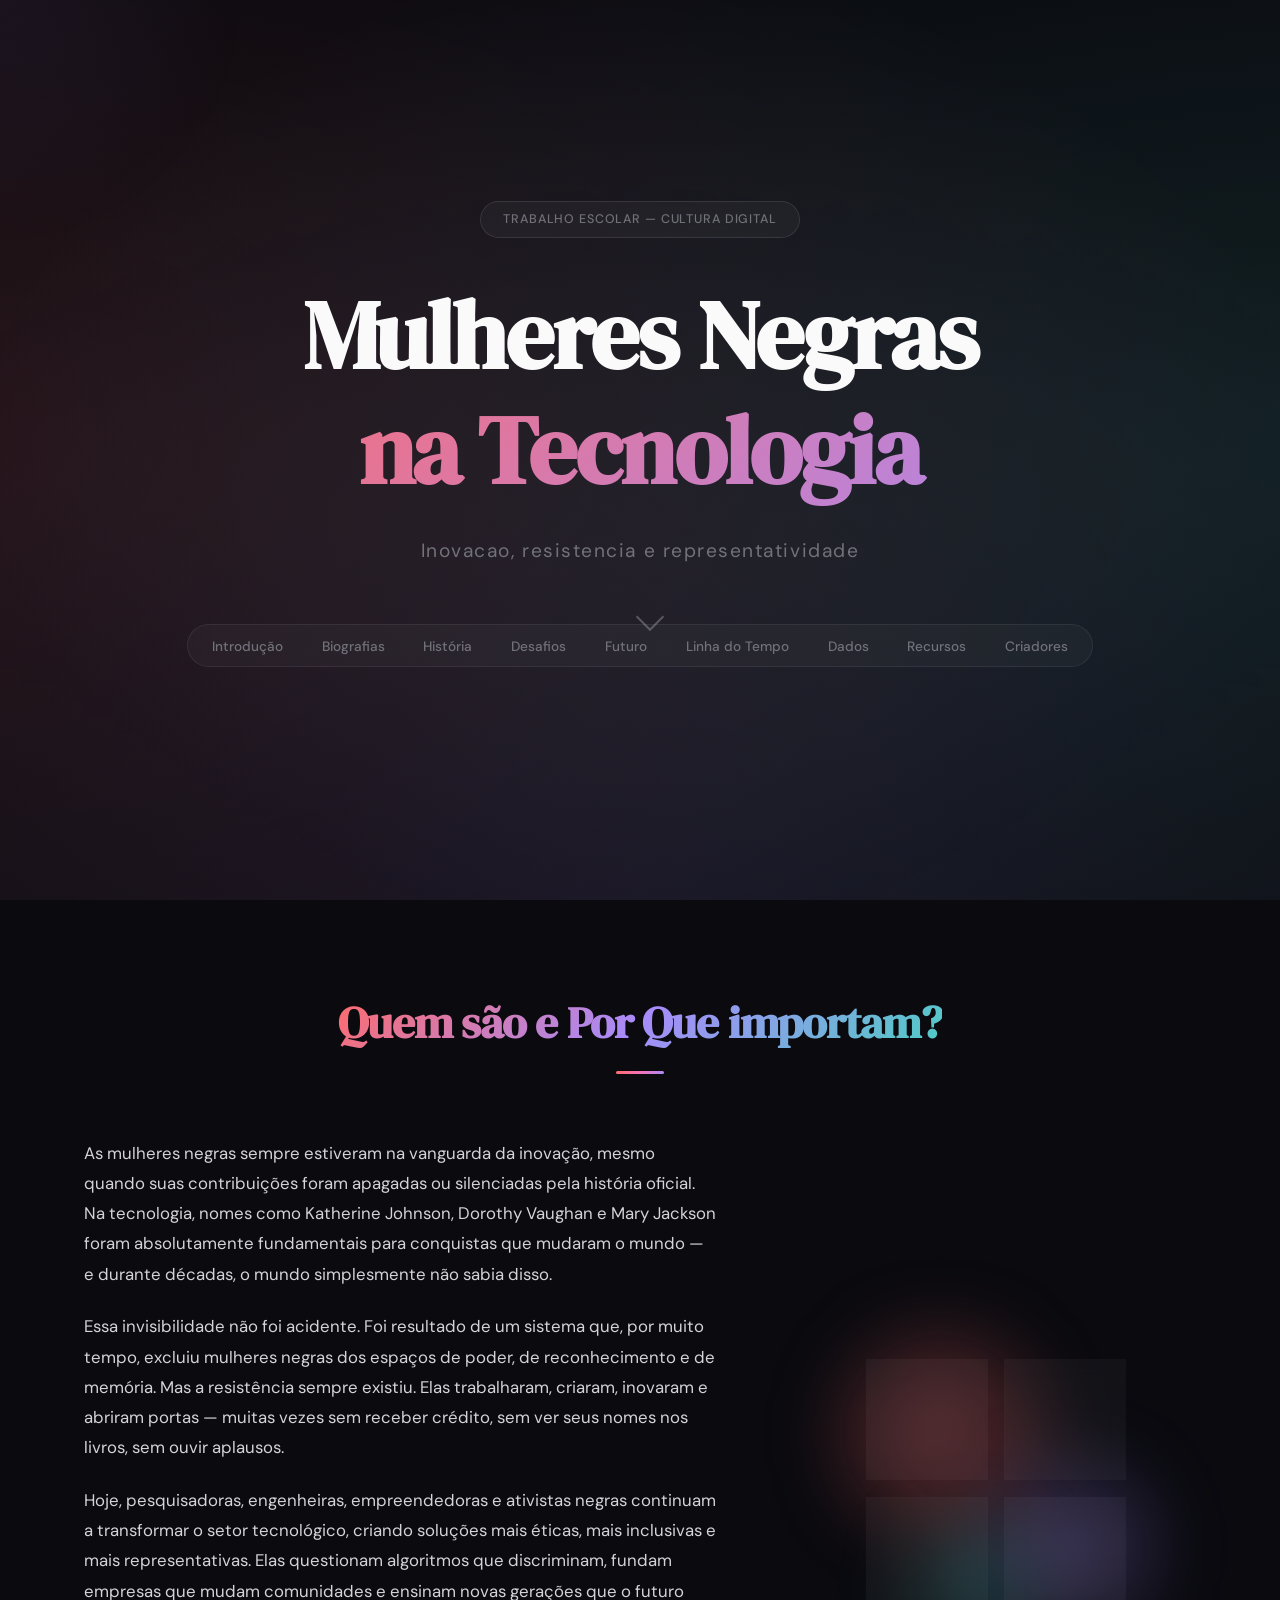
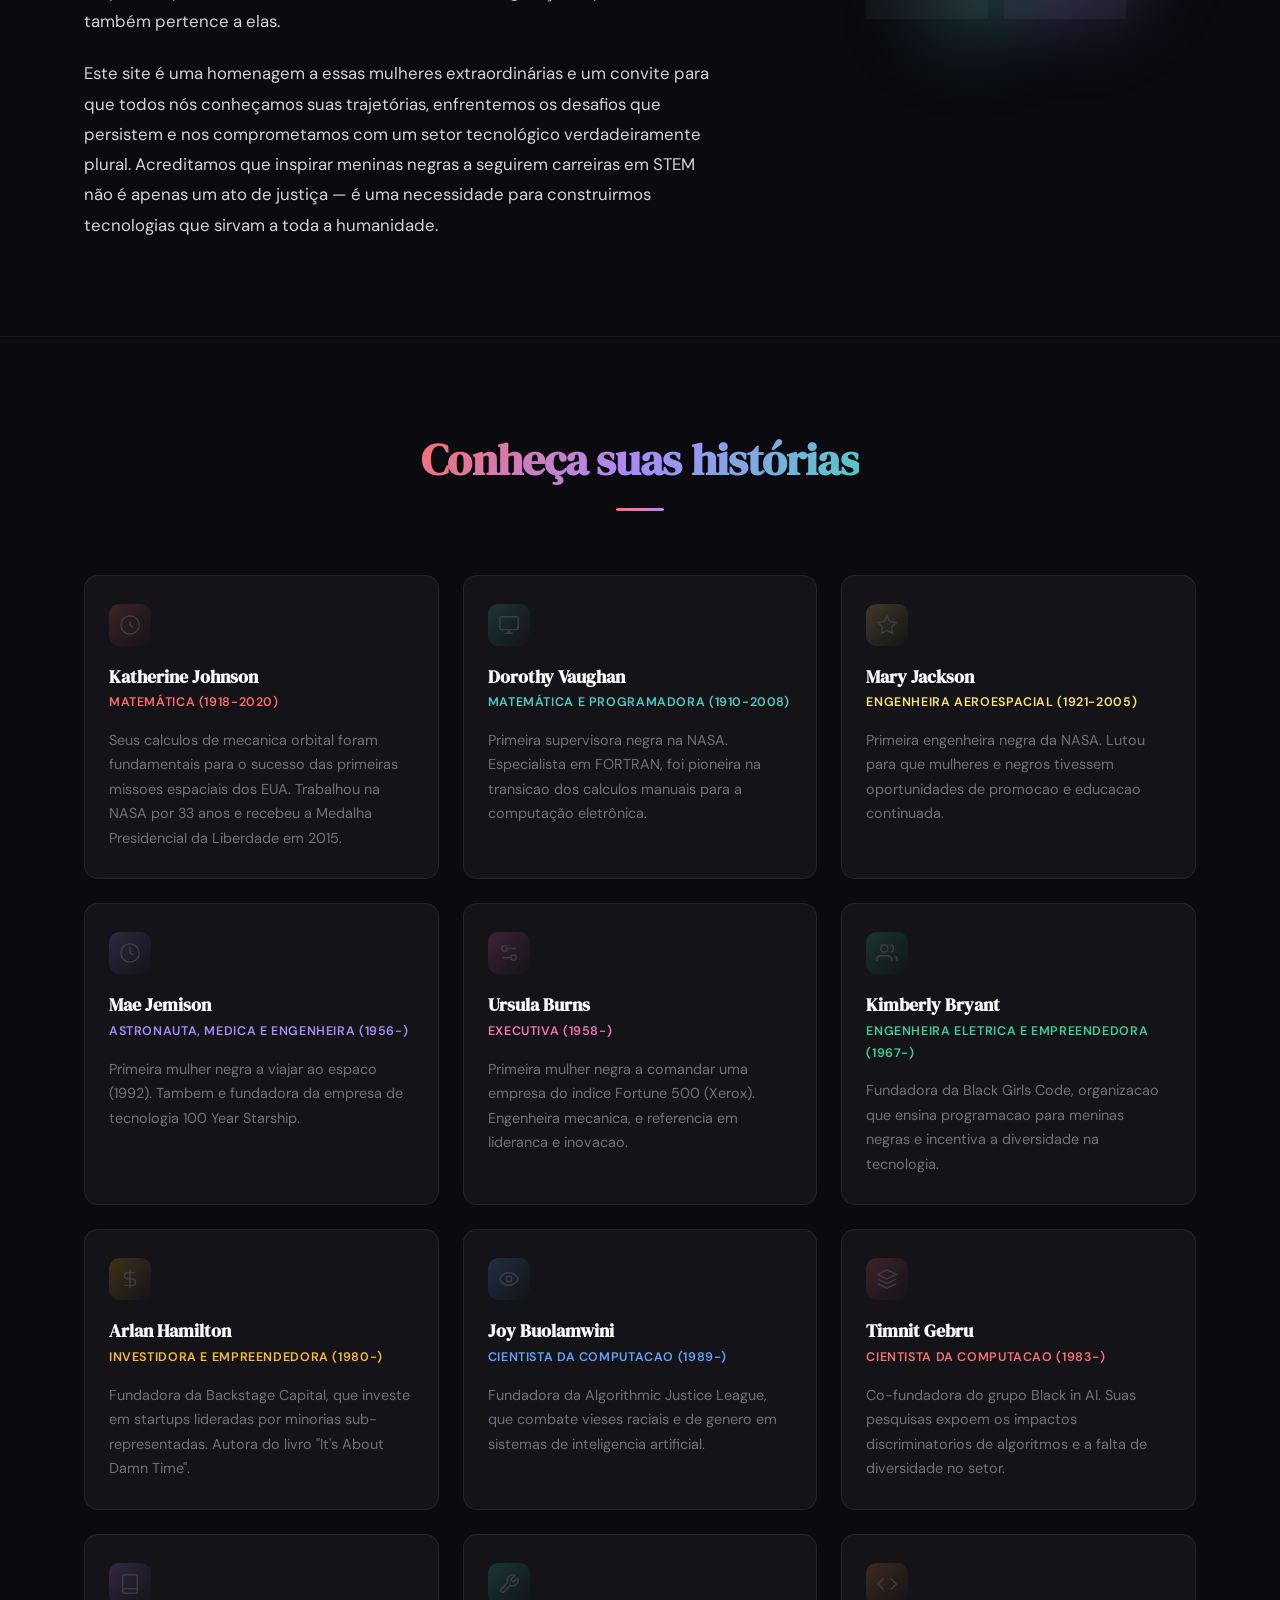
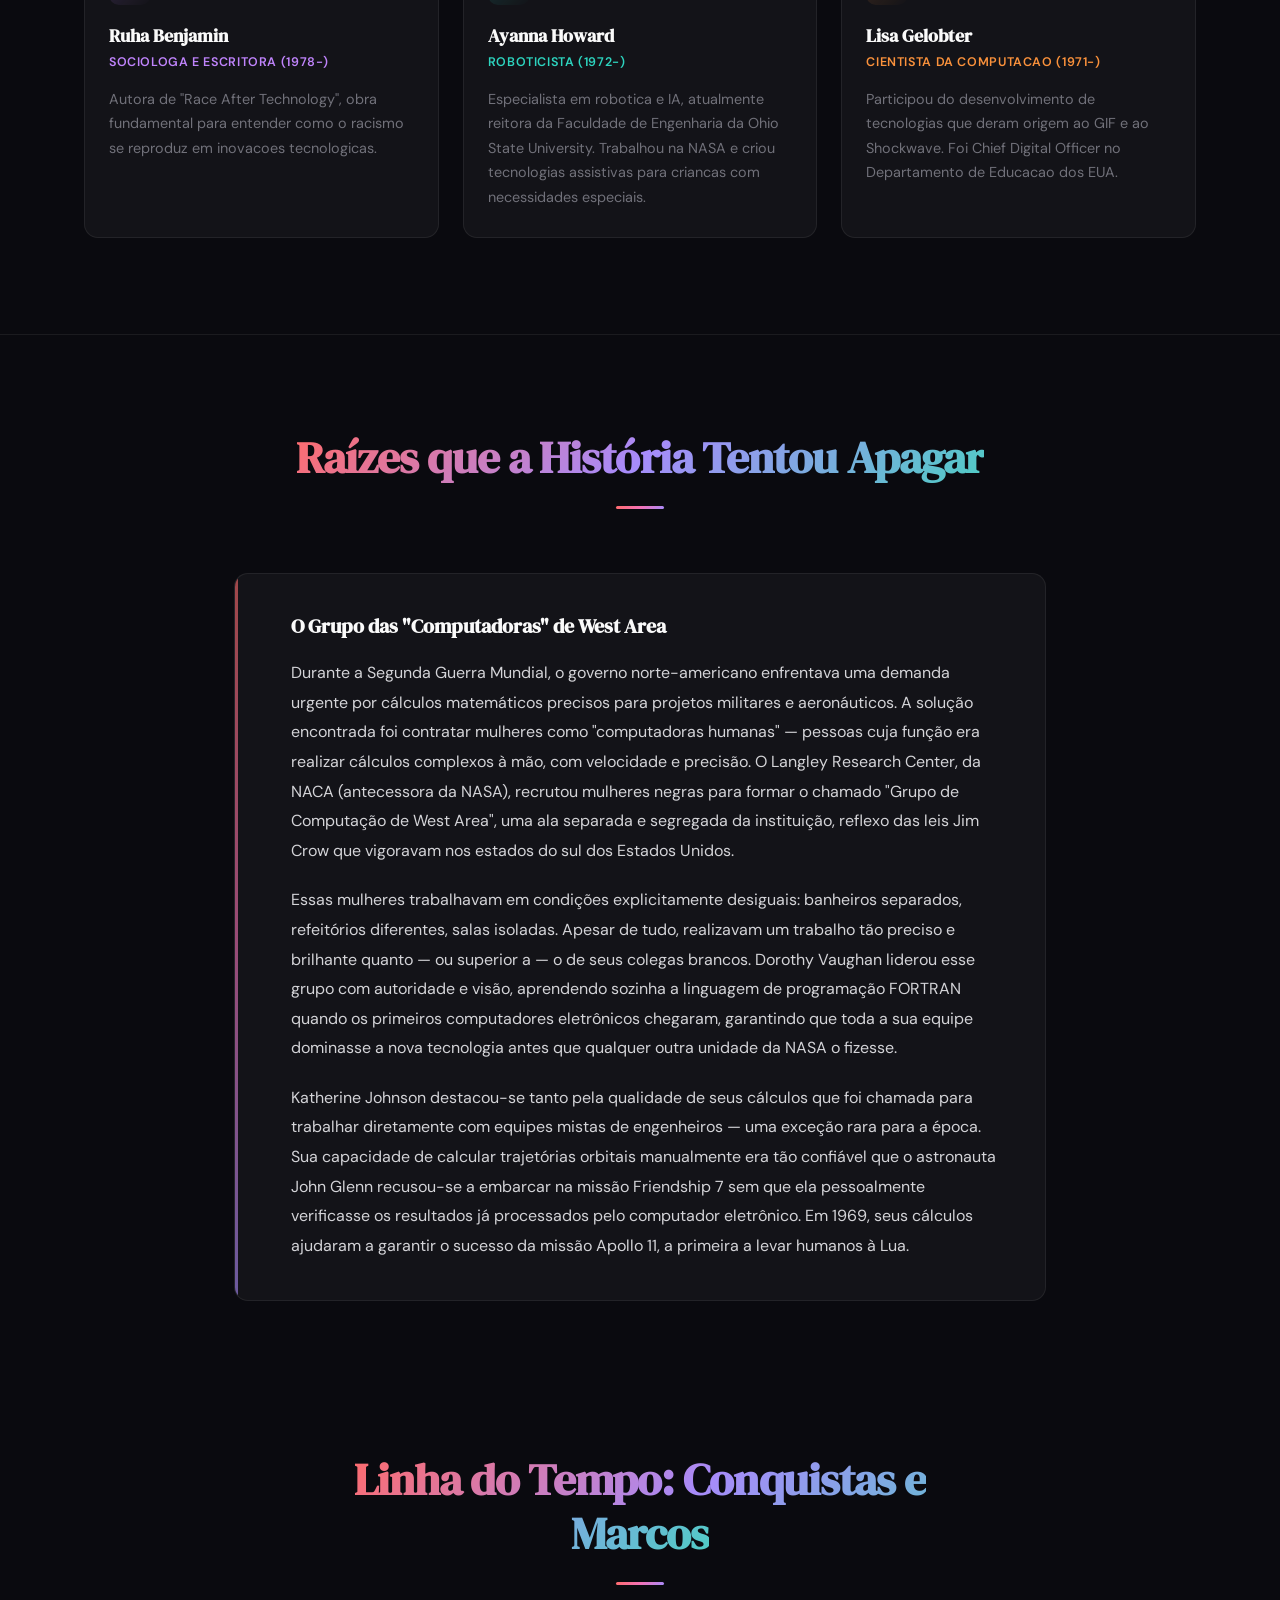
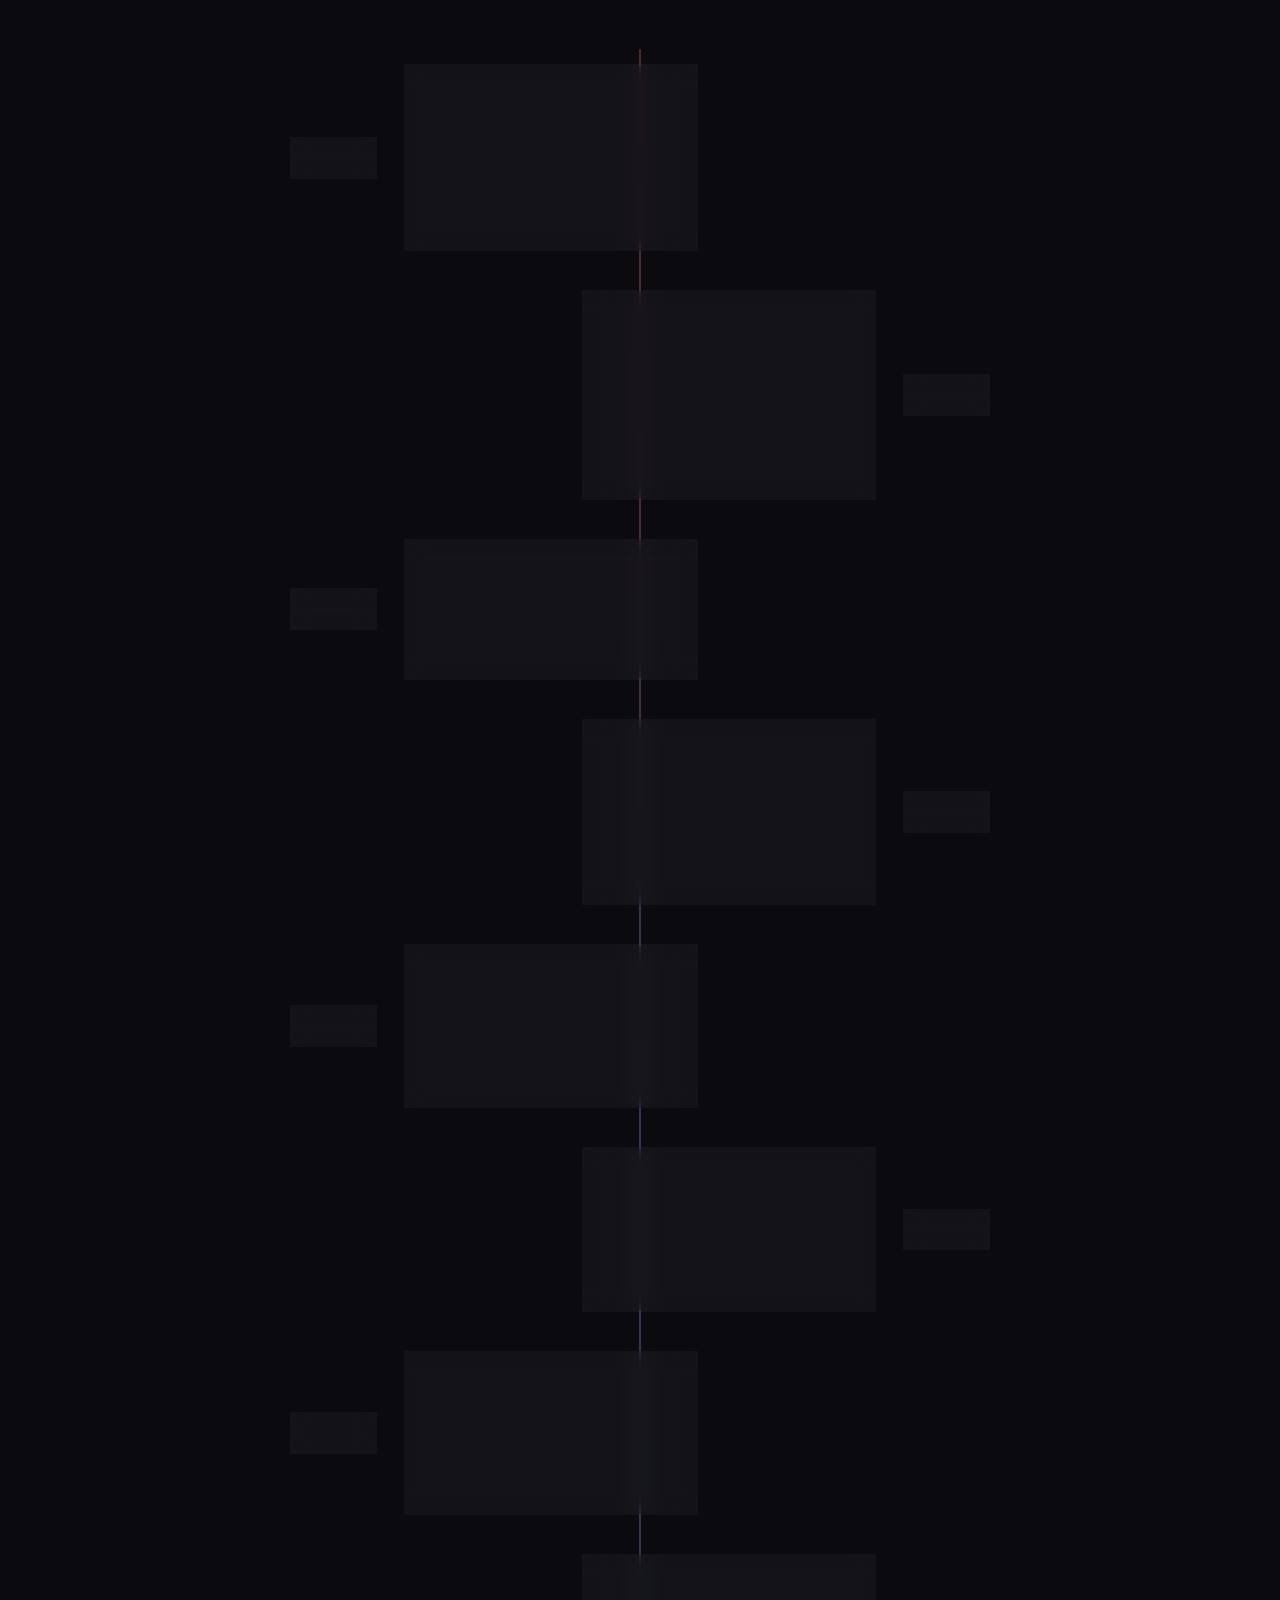
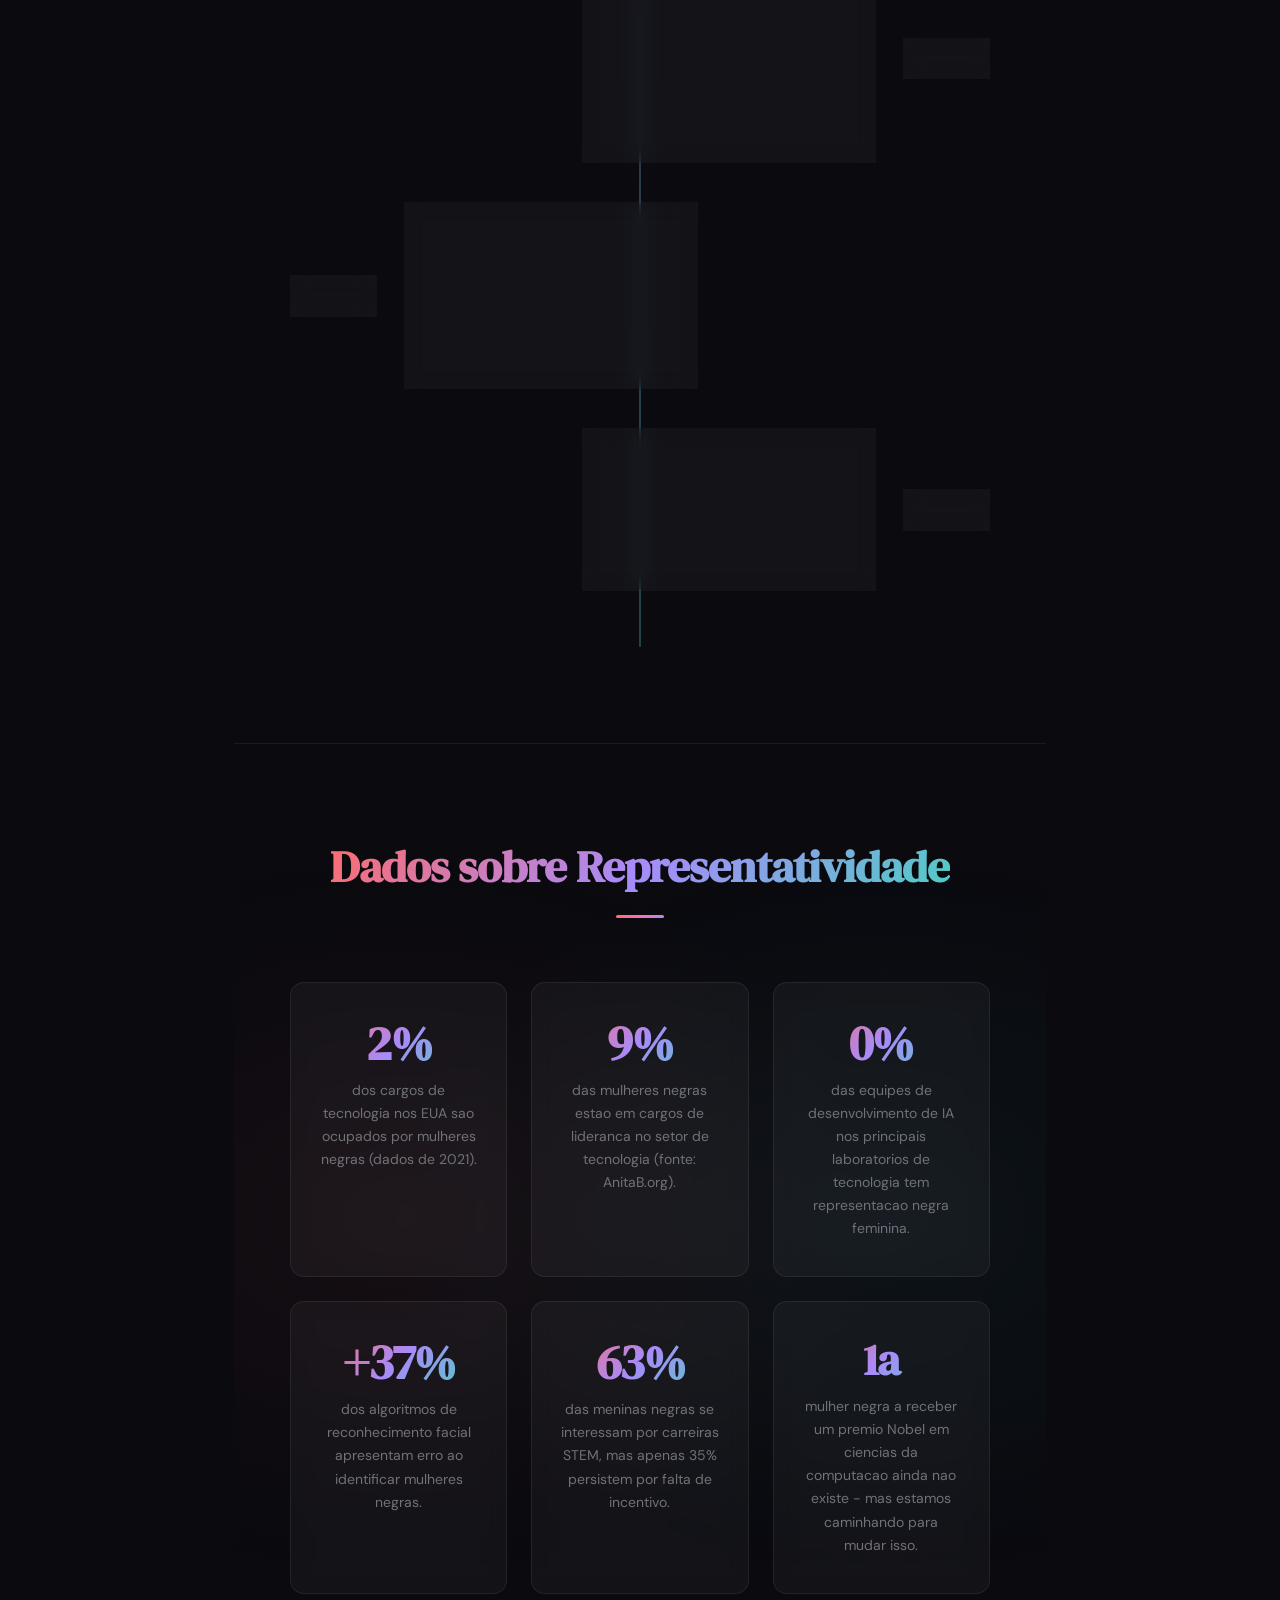
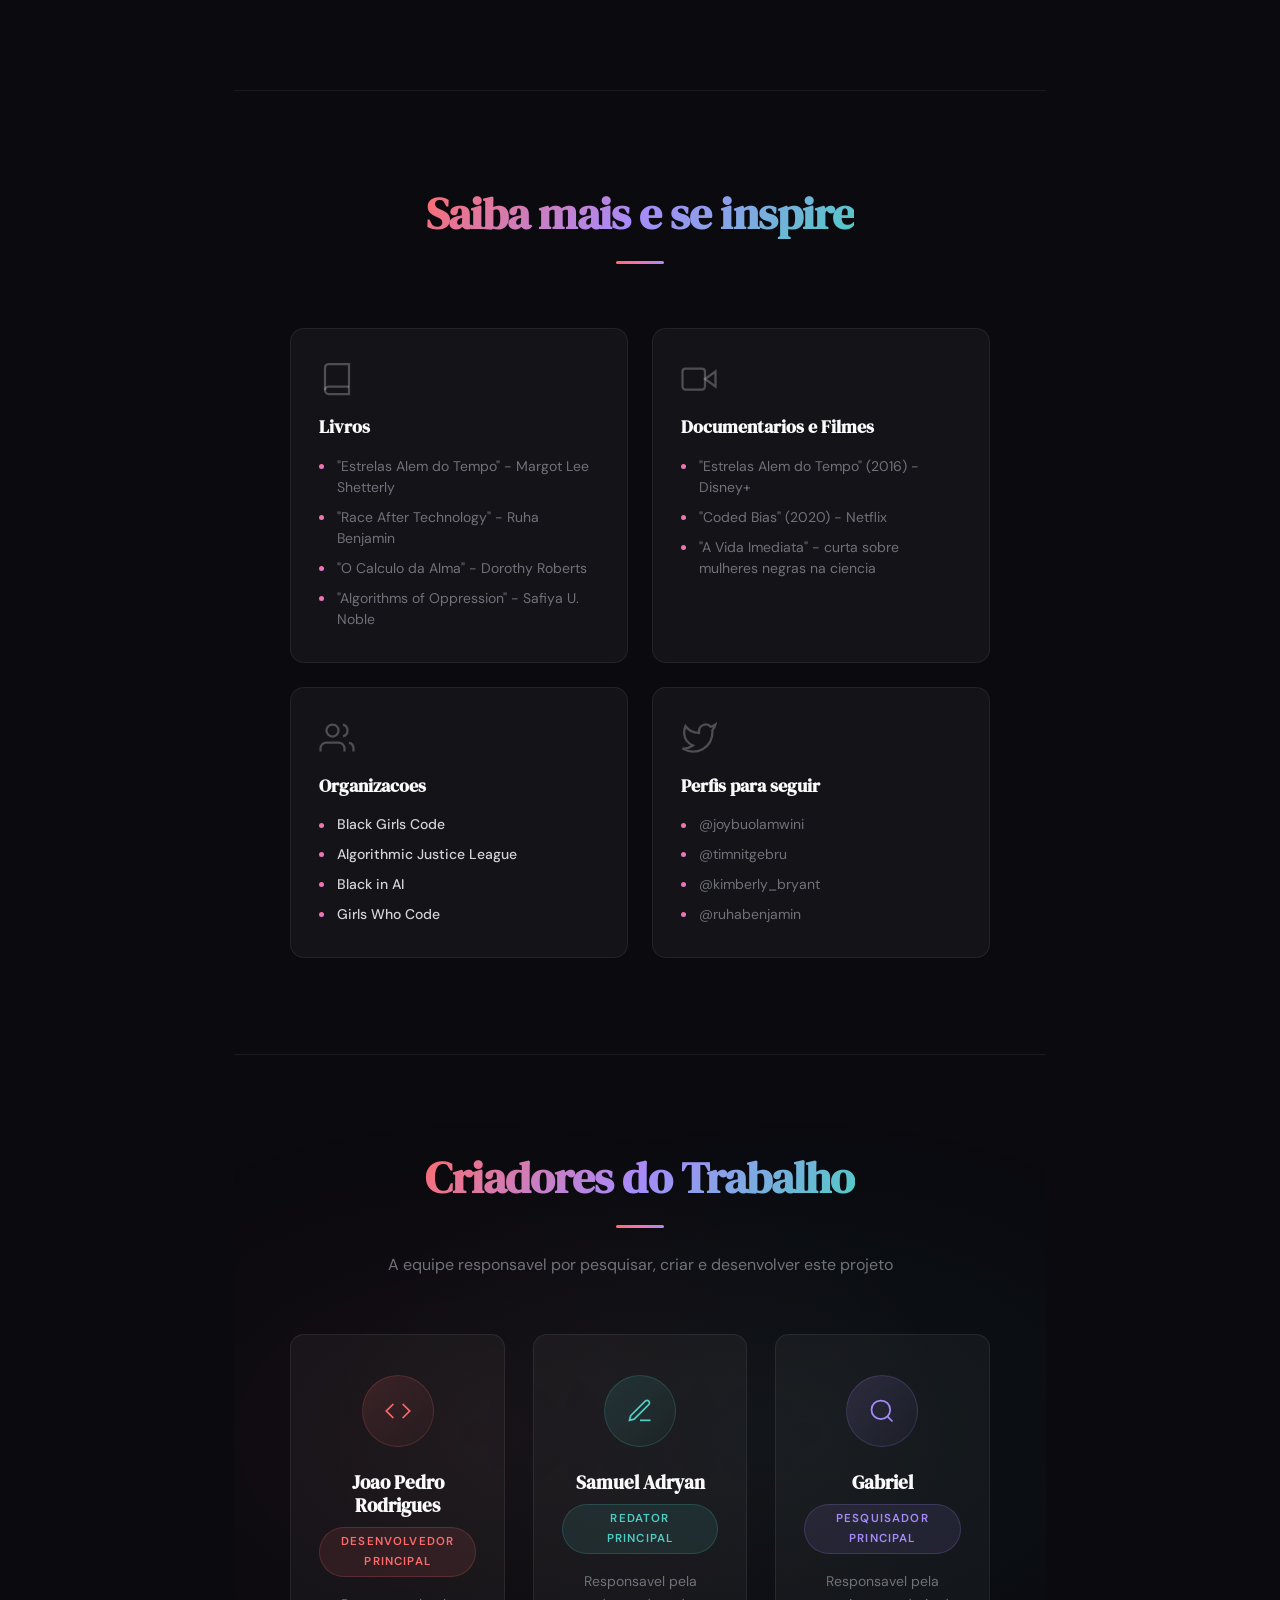
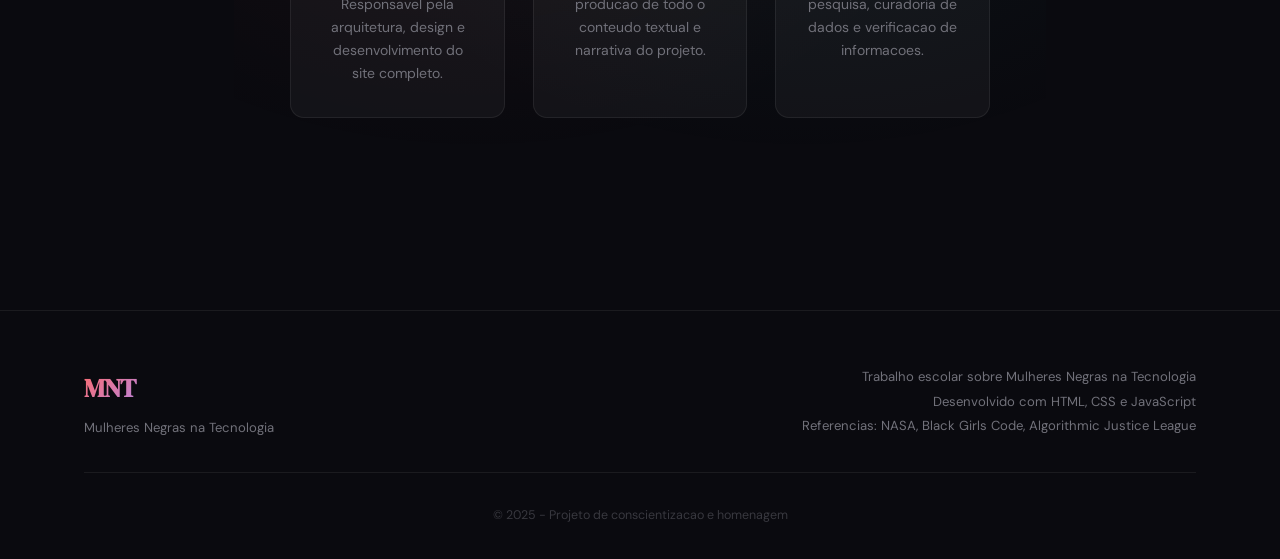
==== commit d25bf9f8: "Update index.html" ====
--- a/index.html
+++ b/index.html
@@ -216,75 +216,6 @@
                     <p>Katherine Johnson destacou-se tanto pela qualidade de seus cálculos que foi chamada para trabalhar diretamente com equipes mistas de engenheiros — uma exceção rara para a época. Sua capacidade de calcular trajetórias orbitais manualmente era tão confiável que o astronauta John Glenn recusou-se a embarcar na missão Friendship 7 sem que ela pessoalmente verificasse os resultados já processados pelo computador eletrônico. Em 1969, seus cálculos ajudaram a garantir o sucesso da missão Apollo 11, a primeira a levar humanos à Lua.</p>
                 </div>
 
-                <div class="bloco-texto">
-                    <h3 class="subtitulo-bloco">A Dupla Invisibilidade: Raça e Gênero</h3>
-                    <p>Por décadas, essas mulheres permaneceram desconhecidas do grande público. A história da corrida espacial era contada como uma façanha de homens brancos — engenheiros e astronautas que apareciam nas capas das revistas, nos programas de televisão, nos monumentos e museus. As mulheres negras que tornaram essas missões possíveis eram tratadas como meros instrumentos de trabalho, sem nome, sem rosto, sem reconhecimento.</p>
-                    <p>Essa dupla apagamento — de gênero e de raça — é um padrão que se repete ao longo de toda a história da ciência e da tecnologia. Mulheres, de modo geral, tiveram suas contribuições minimizadas ou atribuídas a homens. Mas mulheres negras carregaram ainda o peso do racismo, que as colocava em posição ainda mais periférica na narrativa oficial do progresso humano.</p>
-                    <p>Foi somente em 2016, com o lançamento do livro <em>Hidden Figures</em> (publicado no Brasil como <em>Estrelas Além do Tempo</em>) de Margot Lee Shetterly, e do filme de mesmo nome, que Katherine Johnson, Dorothy Vaughan e Mary Jackson alcançaram o reconhecimento público que mereciam. Katherine Johnson, então com 97 anos, recebeu das mãos do presidente Barack Obama a Medalha Presidencial da Liberdade — a mais alta honraria civil dos Estados Unidos. Era tarde demais para tantas outras que partiram sem ver seus nomes gravados na história.</p>
-                </div>
-
-                <div class="bloco-texto">
-                    <h3 class="subtitulo-bloco">Além da NASA: Contribuições em Toda a Tecnologia</h3>
-                    <p>A história das mulheres negras na tecnologia não se resume à NASA, embora esse seja o capítulo mais famoso. Ao longo do século XX, mulheres negras contribuíram para áreas tão diversas quanto telecomunicações, medicina, engenharia elétrica e ciência da computação — frequentemente enfrentando as mesmas barreiras de exclusão e invisibilidade.</p>
-                    <p>Marian Croak, por exemplo, é a engenheira responsável por desenvolver tecnologia fundamental para as chamadas por voz via internet (VoIP), que hoje sustenta aplicativos como o WhatsApp. Detentora de mais de 200 patentes, ela é vice-presidente de pesquisa e desenvolvimento no Google. Gladys West, matemática nascida em 1930, contribuiu decisivamente para o desenvolvimento do GPS ao criar modelos matemáticos detalhados da forma da Terra — um trabalho que tornou possível o sistema de posicionamento global que praticamente todo ser humano usa diariamente. Ela foi reconhecida como pioneira do GPS somente em 2018, aos 88 anos, quando sua história foi descoberta em um boletim informativo da Força Aérea dos EUA.</p>
-                    <p>Essas histórias revelam um padrão sistemático: mulheres negras construíram infraestruturas tecnológicas que o mundo inteiro utiliza, mas raramente foram reconhecidas por isso em vida. Recuperar essas histórias não é apenas um ato de justiça histórica — é fundamental para que compreendamos quem realmente construiu o mundo tecnológico em que vivemos.</p>
-                </div>
-            </div>
-        </section>
-
-        <!-- SECTION: CURRENT CHALLENGES -->
-        <section id="desafios" class="secao texto-longo desafios-secao">
-            <div class="container container-texto">
-                <h2 class="titulo-secao"><span>Os Desafios que Persistem Hoje</span></h2>
-
-                <div class="bloco-texto">
-                    <h3 class="subtitulo-bloco">Sub-representação no Mercado de Trabalho</h3>
-                    <p>Apesar dos avanços conquistados nas últimas décadas, mulheres negras ainda enfrentam uma sub-representação alarmante no setor tecnológico. Nos Estados Unidos, elas ocupam apenas cerca de 3% dos cargos em tecnologia — um número que contrasta duramente com a proporção que representam na população total. No Brasil, onde mulheres negras constituem aproximadamente 28% da população, a disparidade é igualmente grave: elas são as menos presentes em cursos de exatas, engenharia e computação, e as mais ausentes em cargos de liderança no setor de tecnologia.</p>
-                    <p>Essa sub-representação não acontece porque mulheres negras não têm interesse ou capacidade para a área. Acontece porque barreiras estruturais — desde a qualidade desigual da educação básica até o racismo e o sexismo nos processos seletivos — criam obstáculos que poucos conseguem superar sem apoio extraordinário. Pesquisas mostram que currículos com nomes percebidos como negros têm sistematicamente menos chances de receber retorno em processos seletivos para vagas de tecnologia, mesmo quando as qualificações são idênticas às de candidatos brancos.</p>
-                </div>
-
-                <div class="bloco-texto">
-                    <h3 class="subtitulo-bloco">O Racismo Embutido nas Tecnologias</h3>
-                    <p>Um dos debates mais urgentes da atualidade tecnológica diz respeito aos chamados "algoritmos discriminatórios" — sistemas de inteligência artificial e aprendizado de máquina que reproduzem, e muitas vezes amplificam, preconceitos raciais e de gênero. Joy Buolamwini, cientista da computação e fundadora da Algorithmic Justice League, demonstrou em sua pesquisa que sistemas de reconhecimento facial de grandes empresas de tecnologia apresentam taxas de erro significativamente mais altas ao identificar rostos de mulheres negras em comparação com homens brancos.</p>
-                    <p>Isso acontece porque os conjuntos de dados usados para treinar esses algoritmos refletem os vieses históricos da sociedade. Se o banco de imagens usado para treinar um sistema de reconhecimento facial é composto majoritariamente por rostos brancos e masculinos, o sistema aprenderá a reconhecer esse padrão com mais precisão — e falhará proporcionalmente mais com rostos que se distanciam desse padrão. O resultado prático é que tecnologias usadas em segurança pública, seleção de empregos, concessão de crédito e até diagnósticos médicos podem penalizar pessoas negras de forma desproporcional.</p>
-                    <p>Timnit Gebru, pesquisadora de ética em IA, foi uma das primeiras cientistas a documentar sistematicamente esses riscos em grandes modelos de linguagem. Seu trabalho levantou questões fundamentais sobre quem decide como as tecnologias são desenvolvidas, quem elas servem e quem elas prejudicam. A trajetória de Gebru também expõe outro problema grave: quando pesquisadoras negras levantam questões incômodas sobre os produtos das grandes empresas de tecnologia, frequentemente enfrentam retaliação institucional ao invés de serem ouvidas.</p>
-                </div>
-
-                <div class="bloco-texto">
-                    <h3 class="subtitulo-bloco">Ambiente Hostil e a Síndrome do Impostor</h3>
-                    <p>Além das barreiras de entrada, mulheres negras que conseguem ingressar no setor tecnológico frequentemente relatam ambientes de trabalho hostis, marcados por microagressões cotidianas, questionamentos constantes sobre sua competência e uma sensação permanente de não pertencimento. Esse fenômeno é tão disseminado que pesquisadores o estudam sob o nome de "imposto do duplo fardo" — a carga adicional que mulheres negras carregam por pertencer a dois grupos historicamente marginalizados ao mesmo tempo.</p>
-                    <p>A chamada "síndrome do impostor" — o sentimento de que não se é suficientemente qualificado, de que qualquer sucesso foi resultado de sorte e não de mérito — é muito mais intensa em mulheres negras, que crescem em uma sociedade que raramente as apresenta como protagonistas da ciência e da tecnologia. Quando os livros didáticos, os filmes, os executivos das empresas e os palestrantes das conferências raramente se parecem com você, é difícil internalizar que você pertence a esse espaço.</p>
-                    <p>Organizações como a Black Girls Code, fundada por Kimberly Bryant, e a Backstage Capital, de Arlan Hamilton, surgem exatamente para romper esse ciclo. Ao criar espaços de pertencimento, mentoria e investimento direcionados a mulheres negras e outros grupos sub-representados, elas demonstram que o problema nunca foi a falta de talento — foi sempre a falta de acesso e oportunidade.</p>
-                </div>
-            </div>
-        </section>
-
-        <!-- SECTION: FUTURE & HOPE -->
-        <section id="futuro" class="secao texto-longo futuro-secao">
-            <div class="container container-texto">
-                <h2 class="titulo-secao"><span>O Futuro que Elas Estão Construindo</span></h2>
-
-                <div class="bloco-texto">
-                    <h3 class="subtitulo-bloco">Tecnologia com Propósito e Ética</h3>
-                    <p>Mulheres negras não estão apenas ingressando na tecnologia — estão redefinindo o que a tecnologia pode e deve ser. Elas trazem perspectivas que questionam pressupostos tão enraizados que a maioria dos desenvolvedores nem percebe que existem. Quando Joy Buolamwini perguntou por que seu rosto não era reconhecido por sistemas de IA enquanto o de colegas brancos era, ela não estava apenas identificando um bug técnico: estava revelando que a própria definição de "pessoa" usada para treinar esses sistemas era racialmente enviesada.</p>
-                    <p>Essa perspectiva crítica é um recurso valiosíssimo para o desenvolvimento tecnológico. Tecnologias criadas por equipes diversas tendem a ser mais robustas, mais inclusivas e menos propensas a reproduzir discriminações sistêmicas. Quando uma engenheira negra participa do desenvolvimento de um sistema de saúde baseado em IA, ela traz consigo o conhecimento de que certas doenças se manifestam de forma diferente em pessoas negras, que dados históricos de saúde são sistematicamente tendenciosos contra populações negras, que um sistema de triagem automatizado pode perpetuar desigualdades fatais se essas questões não forem consideradas.</p>
-                </div>
-
-                <div class="bloco-texto">
-                    <h3 class="subtitulo-bloco">Empreendedorismo e Inovação</h3>
-                    <p>O empreendedorismo tem sido um caminho encontrado por muitas mulheres negras para contornar as barreiras do mercado de trabalho tradicional e criar espaços onde possam exercer seu talento sem as restrições de ambientes hostis. Nos Estados Unidos, mulheres negras são o grupo que mais cria novos negócios — uma estatística impressionante que contrasta com a escassez de financiamento que recebem. Empresas fundadas por mulheres negras recebem uma fração ínfima do capital de risco disponível no ecossistema de startups, o que limita severamente seu potencial de crescimento.</p>
-                    <p>É nesse contexto que a atuação de Arlan Hamilton se torna ainda mais significativa. Ao fundar a Backstage Capital com o objetivo explícito de investir em startups lideradas por mulheres, pessoas LGBTQ+ e pessoas de cor, ela não apenas criou oportunidades para empreendedores marginalizados, mas também desafiou a lógica do mercado de capital de risco, que historicamente canalizou recursos para um perfil muito restrito de fundadores. Hamilton construiu sua empresa praticamente do zero, enfrentando a discriminação do setor, e hoje é uma das vozes mais influentes no debate sobre diversidade e inclusão no ecossistema tecnológico.</p>
-                </div>
-
-                <div class="bloco-texto">
-                    <h3 class="subtitulo-bloco">Inspirando as Próximas Gerações</h3>
-                    <p>Talvez o legado mais duradouro das mulheres negras na tecnologia seja o que elas representam para as gerações que chegam. Quando uma menina negra vê a trajetória de Mae Jemison — que foi médica, engenheira e a primeira mulher negra a viajar ao espaço — ela recebe uma mensagem poderosa: não há fronteiras para onde o seu talento pode levá-la. Quando ela estuda o trabalho de Katherine Johnson e percebe que uma mulher negra do sul dos Estados Unidos, em plena era da segregação racial, calculou a trajetória que levou humanos à Lua, algo muda em sua percepção do que é possível.</p>
-                    <p>A representatividade importa de formas profundas e mensuráveis. Estudos demonstram que meninas em idade escolar têm desempenho significativamente melhor em matemática e ciências quando expostas a modelos femininos de referência na área. O impacto é ainda mais pronunciado entre meninas negras, que raramente encontram imagens de si mesmas nos espaços de prestígio da ciência e da tecnologia. Cada engenheira, pesquisadora ou empreendedora negra que alcança visibilidade está, de certa forma, abrindo portas para dezenas, centenas ou milhares de meninas que se verão nela e acreditarão que aquele caminho também lhes pertence.</p>
-                    <p>O trabalho está longe de estar concluído. As estatísticas ainda revelam uma realidade de exclusão e desigualdade que não pode ser ignorada. Mas as mulheres que este site homenageia — das pioneiras da NASA às ativistas da ética em IA — já provaram que a mudança é possível, que o talento negro feminino é abundante e transformador, e que um setor tecnológico mais justo e diverso não é apenas um ideal bonito, mas uma necessidade urgente para que a tecnologia sirva de fato a toda a humanidade. O futuro está sendo construído agora — e cada vez mais, ele tem o rosto e a voz das mulheres negras que recusaram a invisibilidade.</p>
-                </div>
-            </div>
-        </section>
-
         <section id="linha-do-tempo" class="secao linha-do-tempo">
             <div class="container">
                 <h2 class="titulo-secao"><span>Linha do Tempo: Conquistas e Marcos</span></h2>
@@ -514,4 +445,4 @@
 
     <script src="main.js"></script>
 </body>
-</html>+</html>
